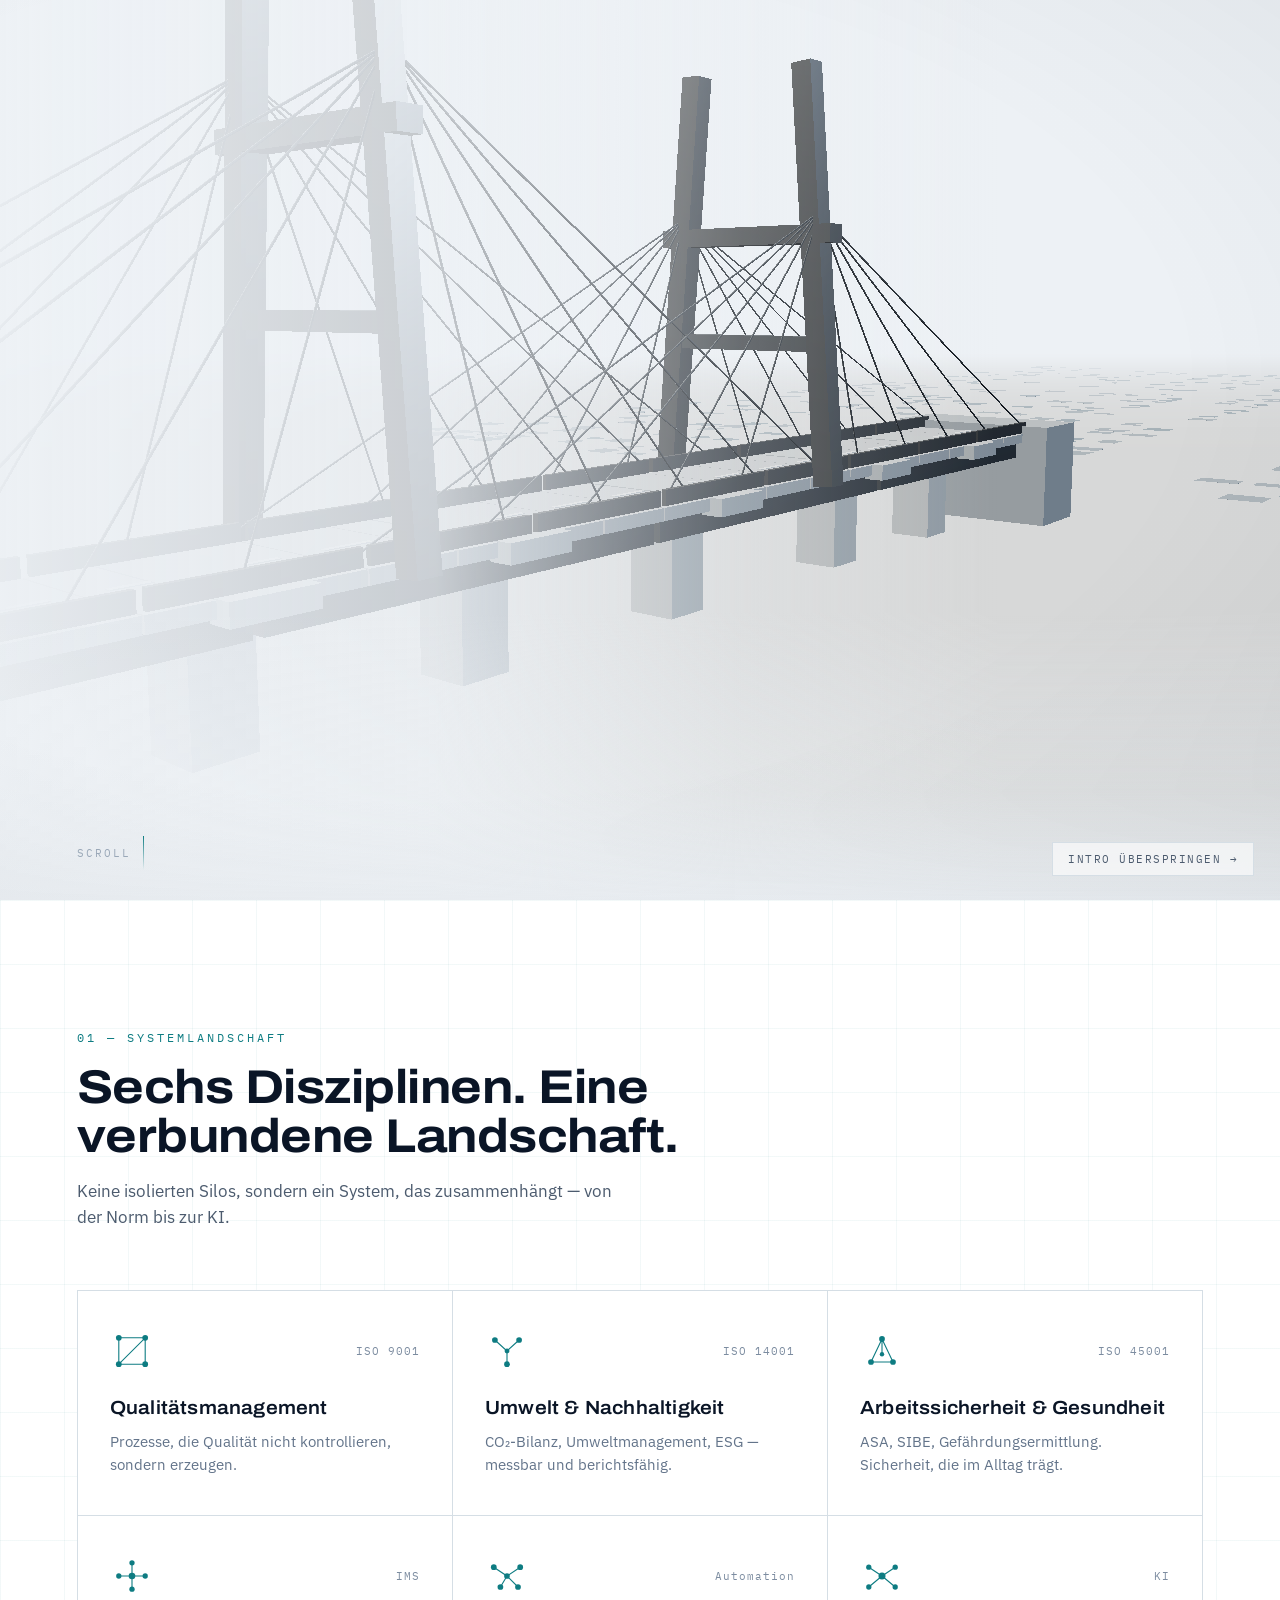
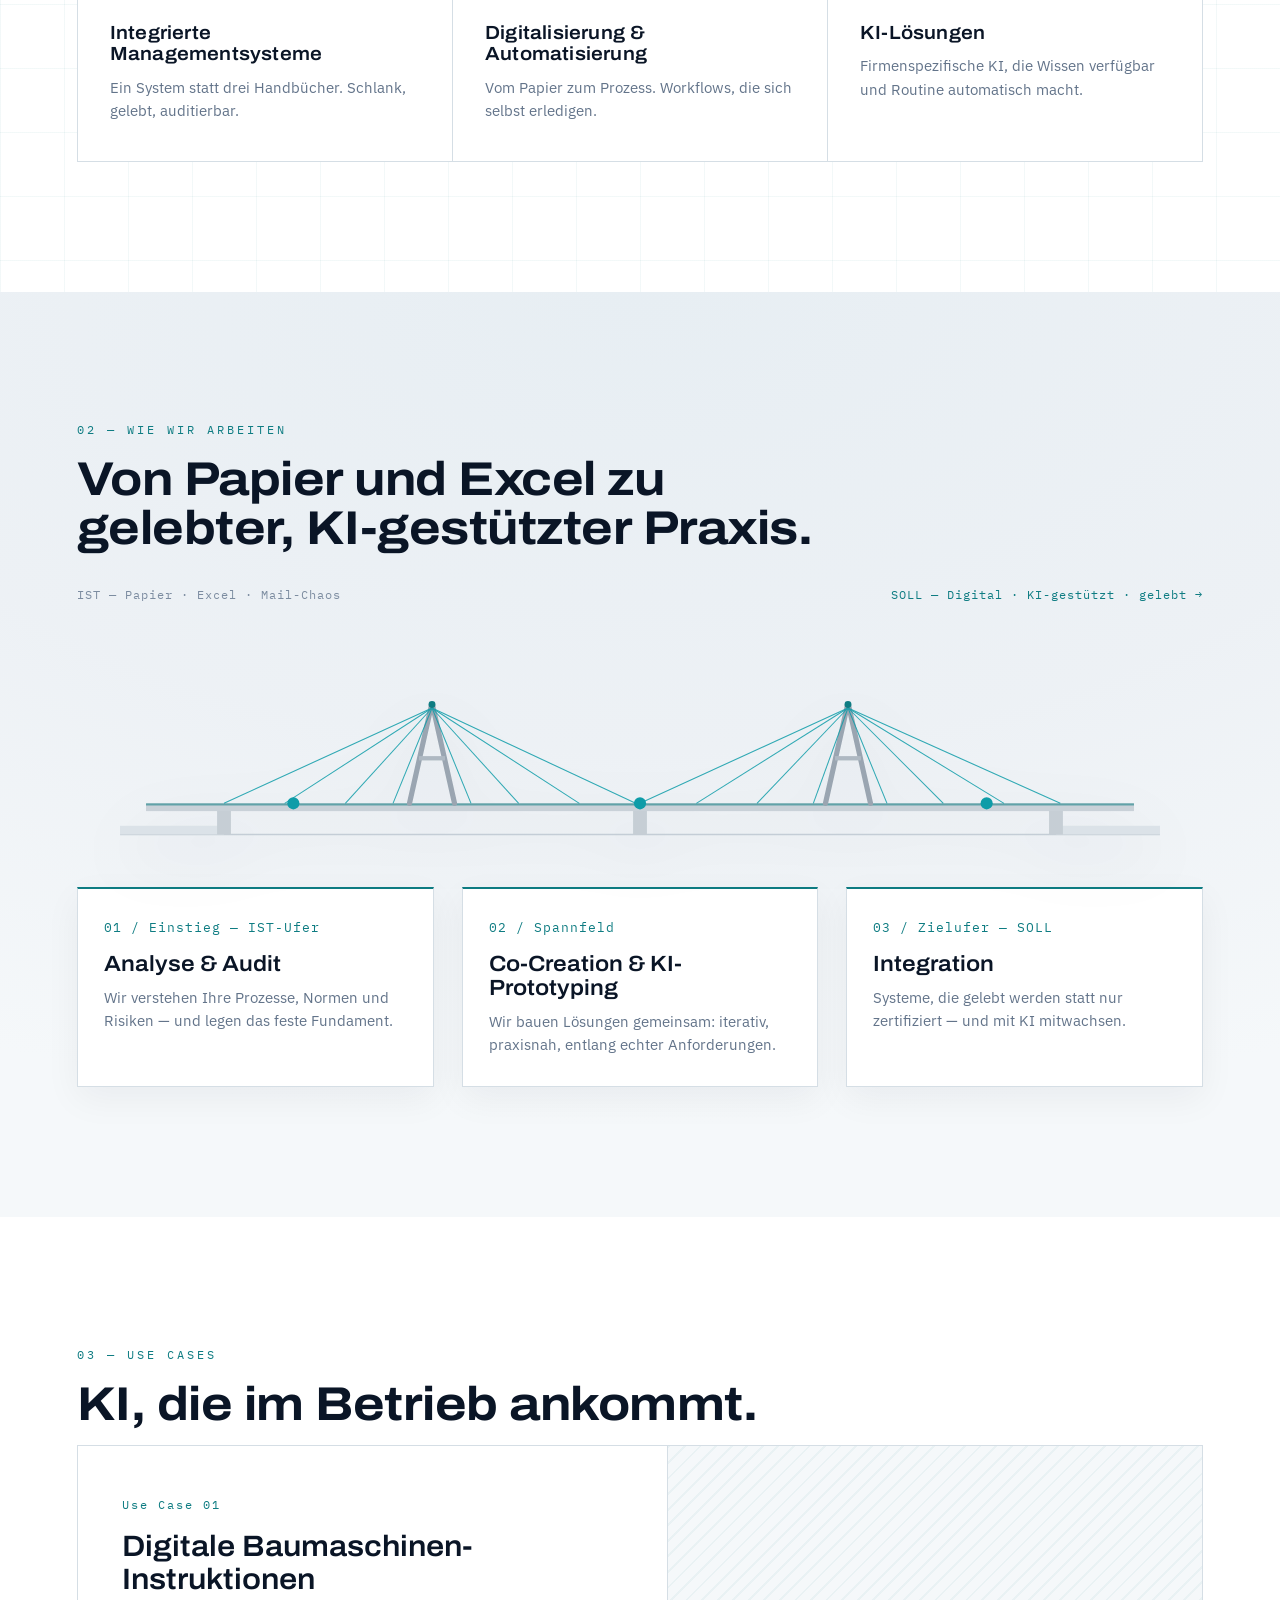
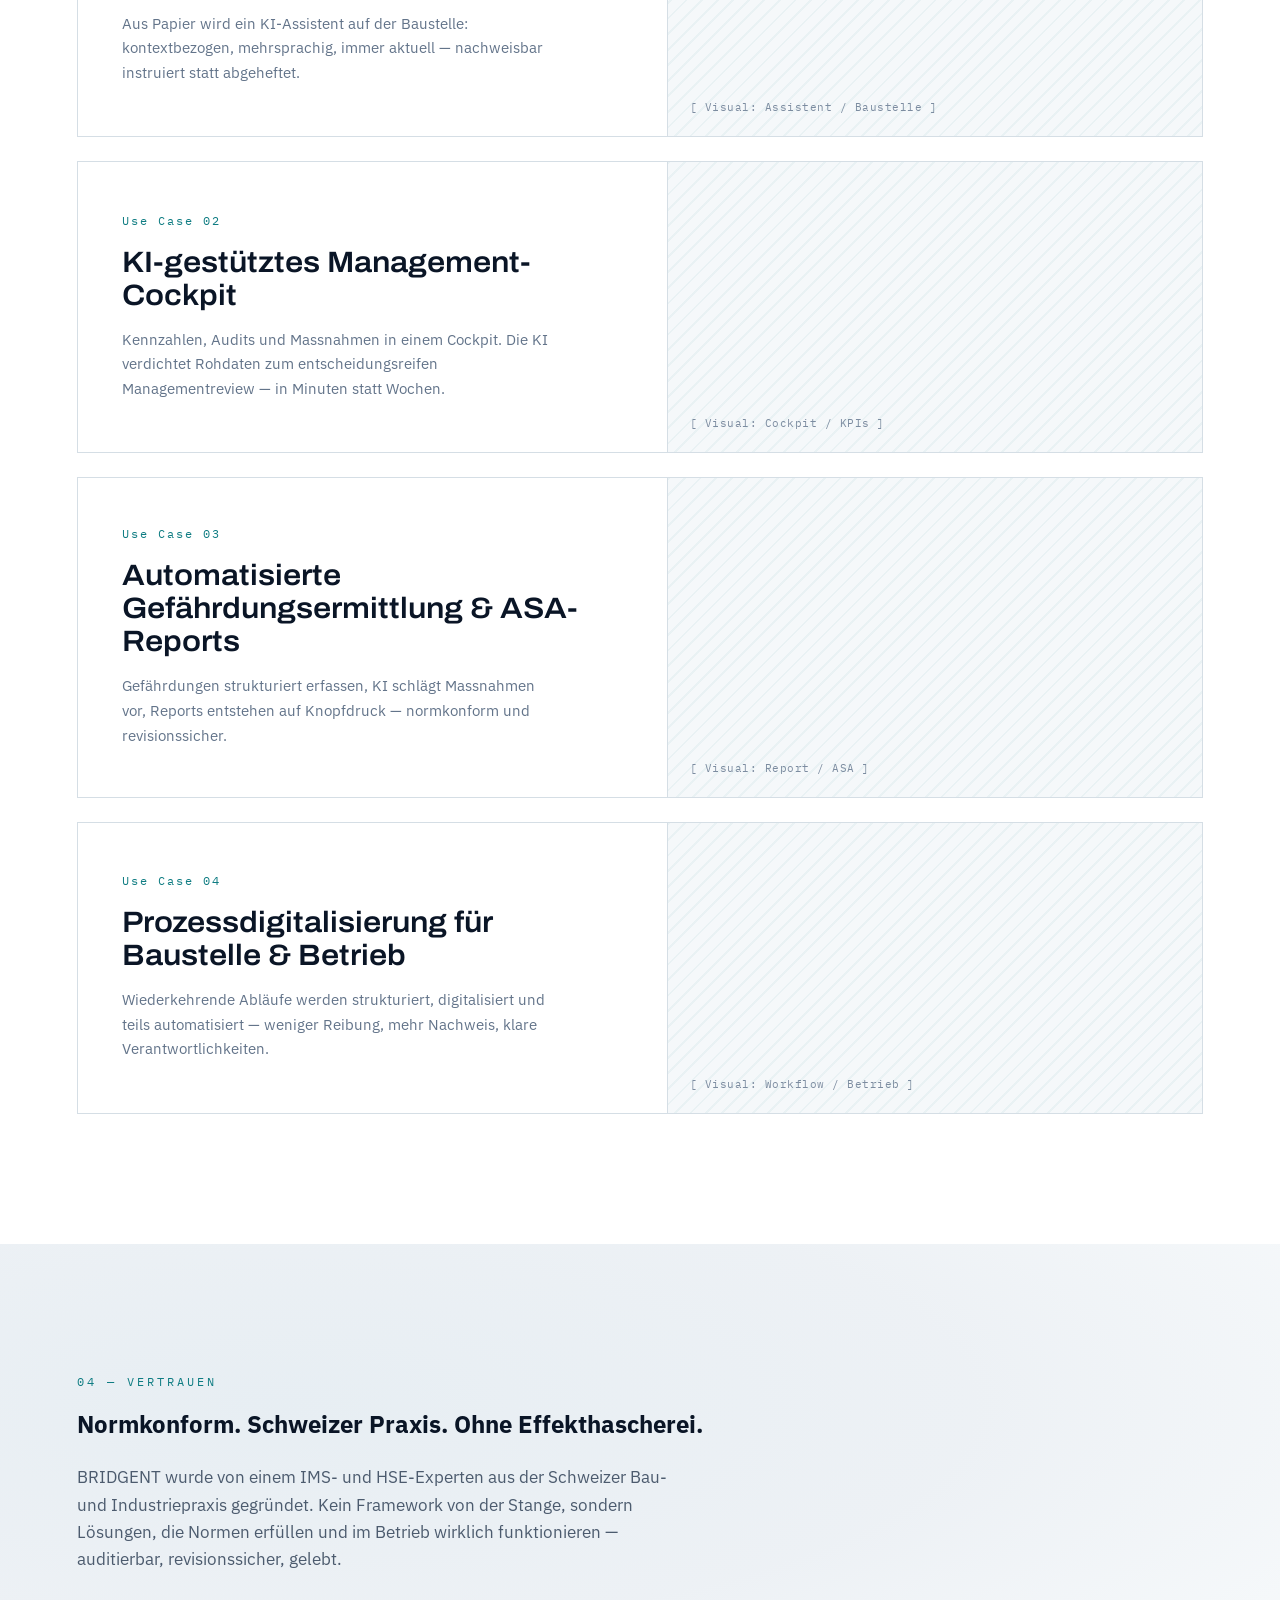
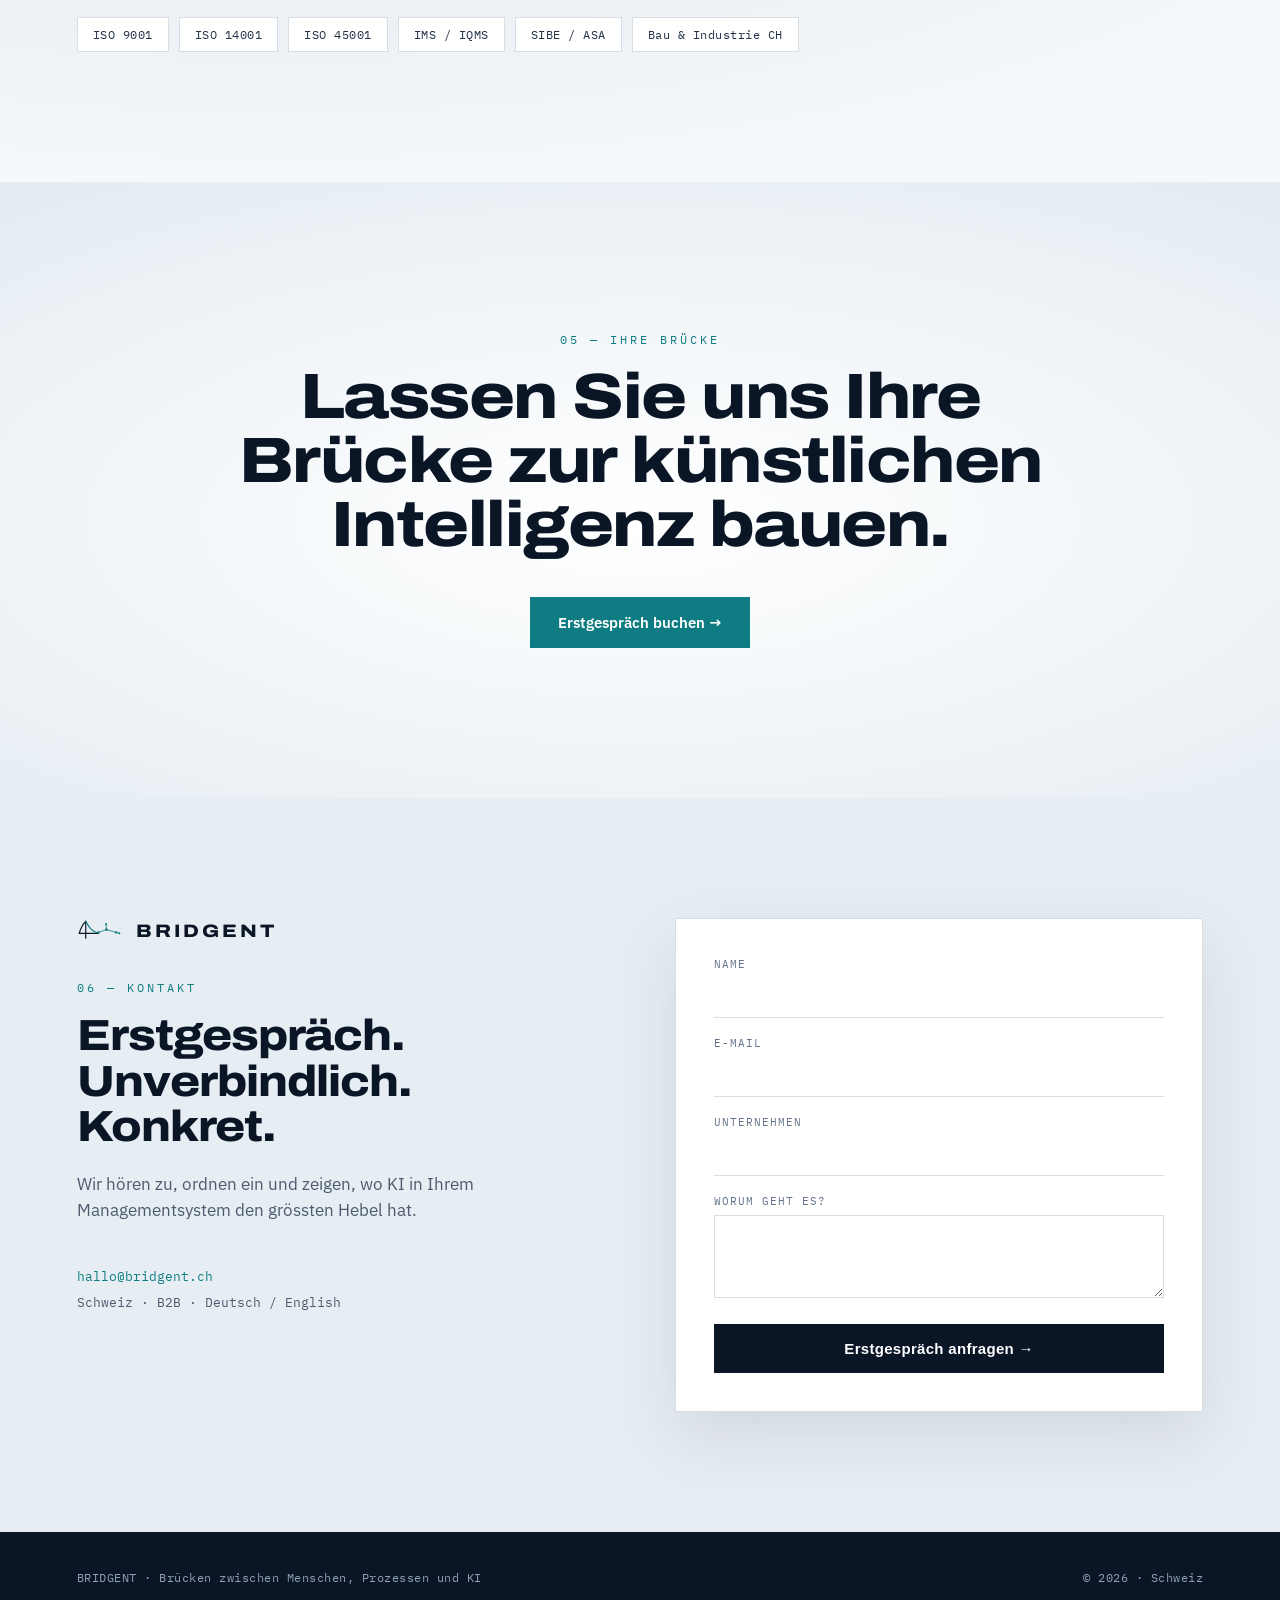
==== index.html @ bab67b33 "Iteration: pacing, living-world sections, 3x2 grid, readability, process bridge Same direction; targ" ====
<!DOCTYPE html>
<html lang="de" class="no-js">
<head>
<meta charset="utf-8">
<meta name="viewport" content="width=device-width, initial-scale=1">
<title>BRIDGENT — Wo Struktur auf Intelligenz trifft</title>
<meta name="description" content="BRIDGENT baut Brücken zwischen Managementsystemen und künstlicher Intelligenz — Beratung für Qualität, Umwelt, Sicherheit und digitale Transformation, mit Lösungen, die schwerpunktmässig mit KI entstehen.">
<meta name="theme-color" content="#03060E">
<link rel="icon" type="image/svg+xml" href="./assets/favicon.svg">
<meta property="og:title" content="BRIDGENT — Wo Struktur auf Intelligenz trifft">
<meta property="og:description" content="Brücken zwischen Managementsystemen und künstlicher Intelligenz. Schweizer Beratung für Qualität, Umwelt, Sicherheit und KI.">
<meta property="og:type" content="website">
<link rel="preconnect" href="https://fonts.googleapis.com">
<link rel="preconnect" href="https://fonts.gstatic.com" crossorigin>
<link href="https://fonts.googleapis.com/css2?family=Archivo:wdth,wght@62..125,500..900&family=IBM+Plex+Mono:wght@400;500&family=IBM+Plex+Sans:wght@300;400;500;600&display=swap" rel="stylesheet">
<link rel="stylesheet" href="./css/style.css">
</head>
<body class="is-loading">

  <!-- ============ PRELOADER ============ -->
  <div id="preloader" role="status" aria-label="Wird geladen">
    <div class="pre-mark">
      <div class="ring"></div>
      <svg viewBox="0 0 100 56" fill="none" aria-hidden="true">
        <g stroke="#5A6B7C" stroke-width="2.6" stroke-linecap="round" stroke-linejoin="round" fill="none"><line x1="19" y1="7" x2="19" y2="44"/><line x1="5" y1="33" x2="46" y2="33"/><path d="M19 7 Q9 17 5 33"/><path d="M19 7 Q33 34 47 31" stroke="#0E9CA8"/></g>
        <g stroke="#0E7C82" stroke-width="1.7" fill="none"><line x1="47" y1="31" x2="64" y2="25"/><line x1="64" y1="25" x2="85" y2="31"/><line x1="64" y1="25" x2="63" y2="13"/><line x1="85" y1="31" x2="92" y2="33"/></g>
        <g fill="#0E7C82"><circle cx="47" cy="31" r="2.6"/><circle cx="64" cy="25" r="2.8"/><circle cx="85" cy="31" r="2.6"/><circle cx="63" cy="13" r="2.3"/><circle cx="92" cy="33" r="2.3"/></g>
      </svg>
    </div>
    <div class="pre-bars" aria-hidden="true"><span></span><span></span><span></span><span></span><span></span></div>
    <div class="pre-label">BRIDGENT · Struktur trifft Intelligenz</div>
    <div class="pre-count">000%</div>
  </div>

  <!-- ============ WEBGL SCENE (fixed, behind) ============ -->
  <div id="webgl" aria-hidden="true"></div>

  <!-- ============ CINEMATIC INTRO TITLES ============ -->
  <div id="intro-titles" aria-hidden="true">
    <div class="intro-word">BRIDGENT</div>
    <div class="intro-sub">Struktur trifft Intelligenz</div>
  </div>
  <button class="skip-intro" type="button">Intro überspringen →</button>

  <!-- ============ NAV ============ -->
  <nav class="nav">
    <a class="nav__brand" href="#top" aria-label="BRIDGENT — Startseite">
      <svg width="42" height="24" viewBox="0 0 100 56" fill="none" aria-hidden="true">
        <g stroke="#5A6B7C" stroke-width="2.6" stroke-linecap="round" stroke-linejoin="round" fill="none"><line x1="19" y1="7" x2="19" y2="44"/><line x1="5" y1="33" x2="46" y2="33"/><path d="M19 7 Q9 17 5 33"/><path d="M19 7 Q33 34 47 31" stroke="#0E9CA8"/></g>
        <g stroke="#0E7C82" stroke-width="1.7" fill="none"><line x1="47" y1="31" x2="64" y2="25"/><line x1="64" y1="25" x2="85" y2="31"/><line x1="64" y1="25" x2="63" y2="13"/><line x1="85" y1="31" x2="92" y2="33"/></g>
        <g fill="#0E7C82"><circle cx="47" cy="31" r="2.6"/><circle cx="64" cy="25" r="2.8"/><circle cx="85" cy="31" r="2.6"/><circle cx="63" cy="13" r="2.3"/><circle cx="92" cy="33" r="2.3"/></g>
      </svg>
      <span class="brand-name">BRIDGENT</span>
    </a>
    <div class="nav__right">
      <div class="nav__links">
        <a href="#system">System</a>
        <a href="#prozess">Prozess</a>
        <a href="#usecases">Use Cases</a>
        <a href="#vertrauen">Vertrauen</a>
      </div>
      <a href="#kontakt" class="nav__cta">Erstgespräch</a>
    </div>
  </nav>

  <main id="top">

  <!-- ============ HERO ============ -->
  <section class="hero" id="hero">
    <div class="hero__scrim"></div>
    <div class="hero__grid">
      <div>
        <div class="hero__tag reveal" data-hero-reveal><span class="tick"></span>Qualität · Umwelt · Sicherheit · KI</div>
        <h1 class="reveal" data-hero-reveal>Wo <span class="hl">Struktur</span> auf <span class="hl">Intelligenz</span> trifft.</h1>
        <p class="hero__lead reveal" data-hero-reveal>BRIDGENT baut Brücken zwischen Managementsystemen und künstlicher Intelligenz — Beratung für Qualität, Umwelt, Sicherheit und digitale Transformation, mit Lösungen, die schwerpunktmässig mit KI entstehen.</p>
        <div class="hero__actions reveal" data-hero-reveal>
          <a href="#kontakt" class="btn btn--accent">Erstgespräch buchen →</a>
          <a href="#usecases" class="btn btn--ghost">Use Cases entdecken</a>
        </div>
      </div>
    </div>
    <div class="scrollhint" aria-hidden="true"><span>Scroll</span><span class="bar"></span></div>
  </section>

  <!-- ============ 01 · SYSTEM ============ -->
  <section class="section system" id="system">
    <div class="wrap">
      <div class="section__head">
        <span class="eyebrow mb" data-reveal>01 — Systemlandschaft</span>
        <h2 data-reveal>Sechs Disziplinen. Eine verbundene Landschaft.</h2>
        <p data-reveal>Keine isolierten Silos, sondern ein System, das zusammenhängt — von der Norm bis zur KI.</p>
      </div>
      <div class="modules" data-reveal-stagger>
        <article class="module">
          <div class="module__top">
            <div class="module__icon"><svg viewBox="0 0 40 40" fill="none"><circle cx="8" cy="8" r="2.6" fill="currentColor"/><circle cx="32" cy="8" r="2.6" fill="currentColor"/><circle cx="8" cy="32" r="2.6" fill="currentColor"/><circle cx="32" cy="32" r="2.6" fill="currentColor"/><path d="M8 8L32 8L8 32L32 32" stroke="currentColor" stroke-width="1"/><path d="M8 8L8 32M32 8L32 32" stroke="currentColor" stroke-width="1"/></svg></div>
            <span class="module__tag">ISO 9001</span>
          </div>
          <h3>Qualitätsmanagement</h3>
          <p>Prozesse, die Qualität nicht kontrollieren, sondern erzeugen.</p>
        </article>
        <article class="module">
          <div class="module__top">
            <div class="module__icon"><svg viewBox="0 0 40 40" fill="none"><circle cx="20" cy="32" r="2.6" fill="currentColor"/><circle cx="20" cy="20" r="2.2" fill="currentColor"/><circle cx="9" cy="10" r="2.6" fill="currentColor"/><circle cx="31" cy="10" r="2.6" fill="currentColor"/><path d="M20 32L20 20L9 10M20 20L31 10" stroke="currentColor" stroke-width="1"/></svg></div>
            <span class="module__tag">ISO 14001</span>
          </div>
          <h3>Umwelt &amp; Nachhaltigkeit</h3>
          <p>CO₂-Bilanz, Umweltmanagement, ESG — messbar und berichtsfähig.</p>
        </article>
        <article class="module">
          <div class="module__top">
            <div class="module__icon"><svg viewBox="0 0 40 40" fill="none"><circle cx="20" cy="9" r="2.6" fill="currentColor"/><circle cx="10" cy="30" r="2.6" fill="currentColor"/><circle cx="30" cy="30" r="2.6" fill="currentColor"/><circle cx="20" cy="23" r="2" fill="currentColor"/><path d="M20 9L10 30L30 30L20 9M20 9L20 23" stroke="currentColor" stroke-width="1"/></svg></div>
            <span class="module__tag">ISO 45001</span>
          </div>
          <h3>Arbeitssicherheit &amp; Gesundheit</h3>
          <p>ASA, SIBE, Gefährdungsermittlung. Sicherheit, die im Alltag trägt.</p>
        </article>
        <article class="module">
          <div class="module__top">
            <div class="module__icon"><svg viewBox="0 0 40 40" fill="none"><circle cx="20" cy="20" r="3" fill="currentColor"/><circle cx="8" cy="20" r="2.4" fill="currentColor"/><circle cx="32" cy="20" r="2.4" fill="currentColor"/><circle cx="20" cy="8" r="2.4" fill="currentColor"/><circle cx="20" cy="32" r="2.4" fill="currentColor"/><path d="M8 20L32 20M20 8L20 32" stroke="currentColor" stroke-width="1"/></svg></div>
            <span class="module__tag">IMS</span>
          </div>
          <h3>Integrierte Managementsysteme</h3>
          <p>Ein System statt drei Handbücher. Schlank, gelebt, auditierbar.</p>
        </article>
        <article class="module">
          <div class="module__top">
            <div class="module__icon"><svg viewBox="0 0 40 40" fill="none"><circle cx="8" cy="12" r="2.6" fill="currentColor"/><circle cx="20" cy="20" r="2.6" fill="currentColor"/><circle cx="32" cy="12" r="2.6" fill="currentColor"/><circle cx="14" cy="30" r="2.6" fill="currentColor"/><circle cx="30" cy="30" r="2.6" fill="currentColor"/><path d="M8 12L20 20L32 12M20 20L14 30M20 20L30 30" stroke="currentColor" stroke-width="1"/></svg></div>
            <span class="module__tag">Automation</span>
          </div>
          <h3>Digitalisierung &amp; Automatisierung</h3>
          <p>Vom Papier zum Prozess. Workflows, die sich selbst erledigen.</p>
        </article>
        <article class="module">
          <div class="module__top">
            <div class="module__icon"><svg viewBox="0 0 40 40" fill="none"><circle cx="20" cy="20" r="3.2" fill="currentColor"/><circle cx="8" cy="12" r="2.4" fill="currentColor"/><circle cx="32" cy="12" r="2.4" fill="currentColor"/><circle cx="8" cy="30" r="2.4" fill="currentColor"/><circle cx="32" cy="30" r="2.4" fill="currentColor"/><path d="M20 20L8 12M20 20L32 12M20 20L8 30M20 20L32 30" stroke="currentColor" stroke-width="1"/></svg></div>
            <span class="module__tag">KI</span>
          </div>
          <h3>KI-Lösungen</h3>
          <p>Firmenspezifische KI, die Wissen verfügbar und Routine automatisch macht.</p>
        </article>
      </div>
    </div>
  </section>

  <!-- ============ 02 · PROZESS ============ -->
  <section class="section prozess" id="prozess">
    <div class="wrap">
      <div class="section__head">
        <span class="eyebrow mb" data-reveal>02 — Wie wir arbeiten</span>
        <h2 data-reveal>Von Papier und Excel zu gelebter, KI-gestützter Praxis.</h2>
      </div>
      <div class="prozess__states" data-reveal>
        <span class="ist">IST — Papier · Excel · Mail-Chaos</span>
        <span class="soll">SOLL — Digital · KI-gestützt · gelebt →</span>
      </div>
      <div class="prozess__track">
        <!-- Real cable-stayed bridge as the section motif: the crossing from
             the IST shore (left) to the SOLL shore (right). -->
        <div class="prozess__bridge" data-reveal aria-hidden="true">
          <svg viewBox="0 0 1200 250" preserveAspectRatio="xMidYMax meet">
            <!-- shores / water line -->
            <line x1="0" y1="206" x2="1200" y2="206" stroke="#c4cdd6" stroke-width="1.5"/>
            <path d="M0 206 H120 V196 H0 Z" fill="#dbe2e8"/>
            <path d="M1080 206 H1200 V196 H1080 Z" fill="#dbe2e8"/>
            <!-- piers -->
            <g fill="#c6ced5">
              <rect x="112" y="176" width="16" height="30"/>
              <rect x="592" y="176" width="16" height="30"/>
              <rect x="1072" y="176" width="16" height="30"/>
            </g>
            <!-- deck -->
            <rect x="30" y="170" width="1140" height="9" fill="#c9d1d8"/>
            <rect x="30" y="170" width="1140" height="2.5" fill="#0e7c82" opacity="0.55"/>
            <!-- two A-frame pylons -->
            <g stroke="#9aa5b1" stroke-width="6" stroke-linecap="round" fill="none">
              <path d="M334 170 L360 54 L386 170"/>
              <path d="M814 170 L840 54 L866 170"/>
            </g>
            <g stroke="#aeb8c2" stroke-width="5">
              <line x1="345" y1="118" x2="375" y2="118"/>
              <line x1="825" y1="118" x2="855" y2="118"/>
            </g>
            <!-- fanned stay cables -->
            <g stroke="#0e9ca8" stroke-width="1.2" opacity="0.85">
              <line x1="360" y1="60" x2="120" y2="170"/><line x1="360" y1="60" x2="190" y2="170"/><line x1="360" y1="60" x2="260" y2="170"/><line x1="360" y1="60" x2="315" y2="170"/>
              <line x1="360" y1="60" x2="405" y2="170"/><line x1="360" y1="60" x2="460" y2="170"/><line x1="360" y1="60" x2="530" y2="170"/><line x1="360" y1="60" x2="595" y2="170"/>
              <line x1="840" y1="60" x2="600" y2="170"/><line x1="840" y1="60" x2="665" y2="170"/><line x1="840" y1="60" x2="735" y2="170"/><line x1="840" y1="60" x2="800" y2="170"/>
              <line x1="840" y1="60" x2="885" y2="170"/><line x1="840" y1="60" x2="950" y2="170"/><line x1="840" y1="60" x2="1020" y2="170"/><line x1="840" y1="60" x2="1085" y2="170"/>
            </g>
            <!-- pylon apex beacons -->
            <circle cx="360" cy="56" r="4" fill="#0e7c82"/><circle cx="840" cy="56" r="4" fill="#0e7c82"/>
            <!-- journey nodes on the deck (aligned with the three steps) -->
            <g>
              <circle class="pnode" cx="200" cy="170" r="7" fill="#0e9ca8"/>
              <circle class="pnode" cx="600" cy="170" r="7" fill="#0e9ca8" style="animation-delay:.5s"/>
              <circle class="pnode" cx="1000" cy="170" r="7" fill="#0e9ca8" style="animation-delay:1s"/>
            </g>
          </svg>
        </div>
        <div class="steps" data-reveal-stagger>
          <article class="step"><div class="step__num">01 / Einstieg — IST-Ufer</div><h3>Analyse &amp; Audit</h3><p>Wir verstehen Ihre Prozesse, Normen und Risiken — und legen das feste Fundament.</p></article>
          <article class="step"><div class="step__num">02 / Spannfeld</div><h3>Co-Creation &amp; KI-Prototyping</h3><p>Wir bauen Lösungen gemeinsam: iterativ, praxisnah, entlang echter Anforderungen.</p></article>
          <article class="step"><div class="step__num">03 / Zielufer — SOLL</div><h3>Integration</h3><p>Systeme, die gelebt werden statt nur zertifiziert — und mit KI mitwachsen.</p></article>
        </div>
      </div>
    </div>
  </section>

  <!-- ============ 03 · USE CASES ============ -->
  <section class="section usecases" id="usecases">
    <div class="wrap">
      <div class="section__head">
        <span class="eyebrow mb" data-reveal>03 — Use Cases</span>
        <h2 data-reveal>KI, die im Betrieb ankommt.</h2>
      </div>
      <div class="cases">
        <article class="case" data-reveal>
          <div class="case__body"><div class="case__num">Use Case 01</div><h3>Digitale Baumaschinen-Instruktionen</h3><p>Aus Papier wird ein KI-Assistent auf der Baustelle: kontextbezogen, mehrsprachig, immer aktuell — nachweisbar instruiert statt abgeheftet.</p></div>
          <div class="case__visual"><span>[ Visual: Assistent / Baustelle ]</span></div>
        </article>
        <article class="case" data-reveal>
          <div class="case__body"><div class="case__num">Use Case 02</div><h3>KI-gestütztes Management-Cockpit</h3><p>Kennzahlen, Audits und Massnahmen in einem Cockpit. Die KI verdichtet Rohdaten zum entscheidungsreifen Managementreview — in Minuten statt Wochen.</p></div>
          <div class="case__visual"><span>[ Visual: Cockpit / KPIs ]</span></div>
        </article>
        <article class="case" data-reveal>
          <div class="case__body"><div class="case__num">Use Case 03</div><h3>Automatisierte Gefährdungsermittlung &amp; ASA-Reports</h3><p>Gefährdungen strukturiert erfassen, KI schlägt Massnahmen vor, Reports entstehen auf Knopfdruck — normkonform und revisionssicher.</p></div>
          <div class="case__visual"><span>[ Visual: Report / ASA ]</span></div>
        </article>
        <article class="case" data-reveal>
          <div class="case__body"><div class="case__num">Use Case 04</div><h3>Prozessdigitalisierung für Baustelle &amp; Betrieb</h3><p>Wiederkehrende Abläufe werden strukturiert, digitalisiert und teils automatisiert — weniger Reibung, mehr Nachweis, klare Verantwortlichkeiten.</p></div>
          <div class="case__visual"><span>[ Visual: Workflow / Betrieb ]</span></div>
        </article>
      </div>
    </div>
  </section>

  <!-- ============ 04 · VERTRAUEN ============ -->
  <section class="section vertrauen" id="vertrauen">
    <div class="wrap">
      <span class="eyebrow mb" data-reveal>04 — Vertrauen</span>
      <h2 data-reveal>Normkonform. Schweizer Praxis. Ohne Effekthascherei.</h2>
      <p data-reveal>BRIDGENT wurde von einem IMS- und HSE-Experten aus der Schweizer Bau- und Industriepraxis gegründet. Kein Framework von der Stange, sondern Lösungen, die Normen erfüllen und im Betrieb wirklich funktionieren — auditierbar, revisionssicher, gelebt.</p>
      <div class="chips" data-reveal-stagger>
        <span class="chip">ISO 9001</span>
        <span class="chip">ISO 14001</span>
        <span class="chip">ISO 45001</span>
        <span class="chip">IMS / IQMS</span>
        <span class="chip">SIBE / ASA</span>
        <span class="chip">Bau &amp; Industrie CH</span>
      </div>
    </div>
  </section>

  <!-- ============ 05 · CTA ============ -->
  <section class="cta" id="cta">
    <div class="cta__inner">
      <span class="eyebrow mb" data-reveal>05 — Ihre Brücke</span>
      <h2 data-reveal>Lassen Sie uns Ihre Brücke zur künstlichen Intelligenz bauen.</h2>
      <div data-reveal><a href="#kontakt" class="btn btn--accent">Erstgespräch buchen →</a></div>
    </div>
  </section>

  <!-- ============ 06 · KONTAKT ============ -->
  <section class="kontakt" id="kontakt">
    <div class="kontakt__grid">
      <div>
        <div class="kontakt__brand">
          <svg width="46" height="26" viewBox="0 0 100 56" fill="none" aria-hidden="true">
            <g stroke="#0A1526" stroke-width="2.6" stroke-linecap="round" stroke-linejoin="round" fill="none"><line x1="19" y1="7" x2="19" y2="44"/><line x1="5" y1="33" x2="46" y2="33"/><path d="M19 7 Q9 17 5 33"/><path d="M19 7 Q33 34 47 31" stroke="#0E7C82"/></g>
            <g stroke="#0E7C82" stroke-width="1.7" fill="none"><line x1="47" y1="31" x2="64" y2="25"/><line x1="64" y1="25" x2="85" y2="31"/><line x1="64" y1="25" x2="63" y2="13"/><line x1="85" y1="31" x2="92" y2="33"/></g>
            <g fill="#0E7C82"><circle cx="47" cy="31" r="2.6"/><circle cx="64" cy="25" r="2.8"/><circle cx="85" cy="31" r="2.6"/><circle cx="63" cy="13" r="2.3"/><circle cx="92" cy="33" r="2.3"/></g>
          </svg>
          <span class="brand-name">BRIDGENT</span>
        </div>
        <span class="eyebrow mb" data-reveal>06 — Kontakt</span>
        <h2 data-reveal>Erstgespräch. Unverbindlich. Konkret.</h2>
        <p class="kontakt__lead" data-reveal>Wir hören zu, ordnen ein und zeigen, wo KI in Ihrem Managementsystem den grössten Hebel hat.</p>
        <div class="kontakt__meta" data-reveal>
          <div><a href="mailto:hallo@bridgent.ch">hallo@bridgent.ch</a></div>
          <div>Schweiz · B2B · Deutsch / English</div>
        </div>
      </div>
      <div class="kontakt__card" data-reveal>
        <div class="form-sent" id="formSent" style="display:none">
          <div class="form-sent__check">✓</div>
          <h3>Danke — Brücke im Bau.</h3>
          <p>Wir melden uns innert zwei Arbeitstagen bei Ihnen.</p>
        </div>
        <form class="form" id="contactForm" novalidate>
          <div class="field"><label for="f-name">Name</label><input id="f-name" name="name" required></div>
          <div class="field"><label for="f-mail">E-Mail</label><input id="f-mail" name="email" type="email" required></div>
          <div class="field"><label for="f-comp">Unternehmen</label><input id="f-comp" name="company"></div>
          <div class="field"><label for="f-msg">Worum geht es?</label><textarea id="f-msg" name="message" rows="3"></textarea></div>
          <button type="submit" class="form__submit">Erstgespräch anfragen →</button>
        </form>
      </div>
    </div>
  </section>

  </main>

  <footer class="footer">
    <div class="footer__inner">
      <span>BRIDGENT · Brücken zwischen Menschen, Prozessen und KI</span>
      <span>© 2026 · Schweiz</span>
    </div>
  </footer>

  <!-- vendored libraries (UMD globals) -->
  <script src="./js/vendor/gsap.min.js"></script>
  <script src="./js/vendor/ScrollTrigger.min.js"></script>
  <script src="./js/vendor/lenis.min.js"></script>
  <script>window.gsap && window.ScrollTrigger && window.gsap.registerPlugin(window.ScrollTrigger);</script>
  <!-- app (ES module; imports Three.js) -->
  <script type="module" src="./js/main.js"></script>
  <!-- watchdog: if the module or Three.js fails to load, still reveal the site -->
  <script>
    window.__bridgentBooted = false;
    setTimeout(function () {
      if (window.__bridgentBooted) return;
      document.body.classList.add('no-webgl');
      document.documentElement.classList.remove('no-js');
      var pre = document.getElementById('preloader');
      if (pre) { pre.classList.add('hidden'); }
      document.body.classList.remove('is-loading');
      var t = document.getElementById('intro-titles'); if (t) t.style.display = 'none';
      var s = document.querySelector('.skip-intro'); if (s) s.classList.add('gone');
      document.querySelectorAll('.nav').forEach(function (n) { n.style.transform = 'none'; });
      document.querySelectorAll('.reveal').forEach(function (r) { r.style.opacity = 1; r.style.transform = 'none'; });
    }, 6000);
  </script>
</body>
</html>
---- css/style.css ----
/* ============================================================
   BRIDGENT — Cinematic Brand Experience
   Art direction: light architectural daylight — off-white,
   concrete, brushed steel, with a controlled teal-cyan accent.
   ============================================================ */

:root{
  --bg:#EDF1F5;          /* page */
  --bg-soft:#F5F8FA;     /* alt section */
  --panel:#FFFFFF;
  --panel-2:#F0F4F7;
  --ink:#0A1526;         /* primary text */
  --ink-2:#233247;
  --muted:#4C5B6E;
  --muted-2:#63748A;
  --muted-3:#7C8CA0;
  --faint:#9AA8B8;
  --line:#D5DEE5;
  --line-soft:#E4EAEF;
  --concrete:#C7D0D8;

  --accent:#0E9CA8;        /* readable teal-cyan on light */
  --accent-deep:#0E7C82;
  --accent-bright:#16C6D6;

  --mono:'IBM Plex Mono',ui-monospace,monospace;
  --sans:'IBM Plex Sans',system-ui,-apple-system,sans-serif;
  --disp:'Archivo','IBM Plex Sans',system-ui,sans-serif;

  --pad-x:6vw;
  --maxw:1280px;
}

*{box-sizing:border-box;}
html{scroll-behavior:smooth;background:var(--bg);-webkit-text-size-adjust:100%;}
html.lenis{scroll-behavior:auto;}
html.lenis body{height:auto;}
.lenis.lenis-smooth{scroll-behavior:auto !important;}
.lenis.lenis-stopped{overflow:hidden;}

body{
  margin:0;
  background:var(--bg);
  color:var(--ink);
  font-family:var(--sans);
  font-weight:400;
  -webkit-font-smoothing:antialiased;
  overflow-x:hidden;
}
body.is-loading{overflow:hidden;height:100vh;}

a{color:var(--accent-deep);text-decoration:none;transition:color .2s ease;}
a:hover{color:var(--accent);}
img,svg{display:block;}
::selection{background:rgba(14,124,130,0.18);color:var(--ink);}

.eyebrow{font-family:var(--mono);font-size:12px;letter-spacing:3px;color:var(--accent-deep);text-transform:uppercase;}
.wrap{max-width:var(--maxw);margin:0 auto;}

/* ---------- Keyframes ---------- */
@keyframes floaty{0%,100%{transform:translateY(0)}50%{transform:translateY(7px)}}
@keyframes dashFlow{to{stroke-dashoffset:-400}}
@keyframes predot{0%,100%{opacity:.2;transform:scaleY(.5)}50%{opacity:1;transform:scaleY(1)}}
@keyframes spinline{to{transform:rotate(360deg)}}
@keyframes introWord{0%{opacity:0;letter-spacing:26px;filter:blur(8px)}100%{opacity:1;letter-spacing:7px;filter:blur(0)}}

/* ============================================================
   PRELOADER (light)
   ============================================================ */
#preloader{
  position:fixed;inset:0;z-index:1000;
  background:radial-gradient(125% 100% at 50% 42%,#FFFFFF 0%,#EDF1F5 55%,#DFE7EC 100%);
  display:flex;flex-direction:column;align-items:center;justify-content:center;gap:34px;
  transition:opacity 1s ease,visibility 1s ease;
}
#preloader.hidden{opacity:0;visibility:hidden;pointer-events:none;}
.pre-mark{position:relative;width:74px;height:74px;}
.pre-mark svg{width:100%;height:100%;overflow:visible;}
.pre-mark .ring{position:absolute;inset:-14px;border:1px solid rgba(14,124,130,0.16);border-top-color:var(--accent);border-radius:50%;animation:spinline 1.5s linear infinite;}
.pre-bars{display:flex;align-items:flex-end;gap:5px;height:22px;}
.pre-bars span{width:3px;height:100%;background:var(--accent);transform-origin:bottom;animation:predot 1.1s ease-in-out infinite;}
.pre-bars span:nth-child(2){animation-delay:.13s}
.pre-bars span:nth-child(3){animation-delay:.26s}
.pre-bars span:nth-child(4){animation-delay:.39s}
.pre-bars span:nth-child(5){animation-delay:.52s}
.pre-label{font-family:var(--mono);font-size:11px;letter-spacing:4px;text-transform:uppercase;color:var(--muted-2);}
.pre-count{font-family:var(--mono);font-size:11px;letter-spacing:2px;color:var(--accent-deep);}

/* ============================================================
   INTRO OVERLAY (titles over the flythrough) — dark text on light
   ============================================================ */
#intro-titles{position:fixed;inset:0;z-index:60;pointer-events:none;opacity:0;transition:opacity .6s ease;}
#intro-titles.on{opacity:1;}
#intro-titles.gone{opacity:0;visibility:hidden;}
.intro-word{
  position:absolute;left:0;right:0;bottom:13vh;text-align:center;
  font-family:var(--disp);font-stretch:120%;font-weight:800;
  font-size:clamp(30px,5vw,64px);letter-spacing:7px;color:var(--ink);
  animation:introWord 1.6s cubic-bezier(.2,.7,.15,1) both;
}
.intro-sub{
  position:absolute;left:0;right:0;bottom:9.2vh;text-align:center;
  font-family:var(--mono);font-size:11px;letter-spacing:4px;color:var(--accent-deep);
  text-transform:uppercase;opacity:0;animation:introWord 1.2s ease .5s both;
}
.skip-intro{
  position:fixed;right:26px;bottom:24px;z-index:61;pointer-events:auto;
  background:rgba(255,255,255,0.6);border:1px solid var(--line);color:var(--muted);
  font-family:var(--mono);font-size:11px;letter-spacing:1.5px;text-transform:uppercase;
  padding:9px 15px;cursor:pointer;backdrop-filter:blur(6px);transition:all .2s ease;
}
.skip-intro:hover{border-color:var(--accent);color:var(--accent-deep);}
.skip-intro.gone{opacity:0;visibility:hidden;pointer-events:none;}

/* ============================================================
   WEBGL CANVAS (fixed behind)
   ============================================================ */
#webgl{position:fixed;inset:0;z-index:0;pointer-events:none;opacity:0;transition:opacity 1.2s ease;}
#webgl.ready{opacity:1;}
#webgl canvas{display:block;width:100%;height:100%;}
body.no-webgl #hero{background:radial-gradient(135% 105% at 72% 16%,#FFFFFF 0%,#E7EEF3 42%,#D8E2E9 100%);}

/* ============================================================
   NAV (light)
   ============================================================ */
.nav{
  position:fixed;top:0;left:0;right:0;z-index:50;
  display:flex;align-items:center;justify-content:space-between;padding:16px var(--pad-x);
  backdrop-filter:blur(16px);
  background:linear-gradient(180deg,rgba(237,241,245,0.9),rgba(237,241,245,0.35));
  border-bottom:1px solid var(--line-soft);transform:translateY(-100%);
}
.nav__brand{display:flex;align-items:center;gap:13px;color:var(--ink);}
.nav__brand .brand-name{font-family:var(--disp);font-stretch:118%;font-weight:800;letter-spacing:3px;font-size:19px;}
.nav__right{display:flex;align-items:center;gap:30px;}
.nav__links{display:flex;gap:26px;font-size:13.5px;letter-spacing:.3px;}
.nav__links a{color:var(--muted);}
.nav__links a:hover{color:var(--ink);}
.nav__cta{
  font-family:var(--mono);font-size:12px;letter-spacing:1px;text-transform:uppercase;
  color:#fff;background:var(--accent-deep);padding:11px 18px;font-weight:500;transition:background .2s ease;
}
.nav__cta:hover{background:var(--accent);color:#fff;}

/* ============================================================
   BUTTONS
   ============================================================ */
.btn{display:inline-flex;align-items:center;gap:10px;font-weight:600;cursor:pointer;}
.btn--accent{background:var(--accent-deep);color:#fff;font-size:15px;padding:16px 28px;transition:background .2s ease,transform .2s ease,box-shadow .2s ease;}
.btn--accent:hover{background:var(--accent);color:#fff;transform:translateY(-2px);box-shadow:0 16px 34px rgba(14,124,130,0.28);}
.btn--ghost{color:var(--ink);font-weight:500;font-size:15px;padding:16px 28px;border:1px solid var(--line);transition:border-color .2s ease,background .2s ease;}
.btn--ghost:hover{border-color:var(--accent);background:rgba(14,156,168,0.06);color:var(--ink);}

/* ============================================================
   HERO (light)
   ============================================================ */
.hero{position:relative;min-height:100vh;min-height:100svh;display:flex;align-items:center;overflow:hidden;z-index:2;}
.hero__scrim{position:absolute;inset:0;z-index:1;pointer-events:none;}
/* readable text side + a cinematic vignette for filmic depth */
.hero__scrim::before{content:"";position:absolute;inset:0;background:
  linear-gradient(90deg,rgba(237,241,245,0.97) 0%,rgba(237,241,245,0.82) 34%,rgba(237,241,245,0.28) 58%,transparent 78%);}
.hero__scrim::after{content:"";position:absolute;inset:0;background:
  radial-gradient(130% 100% at 32% 42%,transparent 46%,rgba(6,16,26,0.10) 100%),
  linear-gradient(0deg,var(--bg) 0%,rgba(237,241,245,0.4) 12%,transparent 32%);}
.hero__grid{position:relative;z-index:3;max-width:var(--maxw);width:100%;margin:0 auto;padding:0 var(--pad-x);display:block;}
.hero__grid > div{max-width:760px;}
.hero__tag{display:inline-flex;align-items:center;gap:12px;font-family:var(--mono);font-size:12px;letter-spacing:3px;color:var(--accent-deep);text-transform:uppercase;margin-bottom:32px;}
.hero__tag .tick{width:26px;height:1px;background:var(--accent-deep);display:inline-block;}
.hero h1{font-family:var(--disp);font-stretch:118%;font-weight:800;font-size:clamp(40px,6vw,86px);line-height:0.98;letter-spacing:-1.5px;margin:0 0 26px;text-wrap:balance;color:var(--ink);text-shadow:0 1px 2px rgba(255,255,255,0.55);}
.hero h1 .hl{color:var(--accent-deep);}
.hero__lead{font-size:clamp(16px,1.55vw,20px);line-height:1.62;color:var(--ink-2);max-width:520px;margin:0 0 40px;font-weight:400;text-shadow:0 1px 2px rgba(255,255,255,0.6);}
.hero__actions{display:flex;gap:16px;flex-wrap:wrap;}
.hero__mark{display:flex;justify-content:center;align-items:center;}
.hero__mark > div{width:100%;max-width:420px;filter:drop-shadow(0 18px 30px rgba(10,21,38,0.12));}
.scrollhint{position:absolute;left:var(--pad-x);bottom:30px;z-index:3;display:flex;align-items:center;gap:12px;}
.scrollhint span:first-child{font-family:var(--mono);font-size:11px;letter-spacing:2px;color:var(--faint);text-transform:uppercase;}
.scrollhint .bar{display:inline-block;width:1px;height:34px;background:linear-gradient(var(--accent-deep),transparent);animation:floaty 2.4s ease-in-out infinite;}

.reveal{opacity:0;transform:translateY(30px);}
.no-js .reveal,body.no-webgl .reveal{opacity:1;transform:none;}

/* ============================================================
   SECTIONS — shared
   ============================================================ */
section{position:relative;}
.section{padding:130px var(--pad-x);z-index:2;}
.section__head h2{font-family:var(--disp);font-stretch:112%;font-weight:700;font-size:clamp(30px,3.7vw,54px);line-height:1.04;letter-spacing:-.5px;margin:0 0 16px;max-width:760px;color:var(--ink);}
.section__head p{font-size:16.5px;line-height:1.6;color:var(--muted);max-width:560px;margin:0 0 60px;font-weight:400;}
.eyebrow.mb{margin-bottom:18px;display:block;}

/* --- System (module grid) --- */
.system{
  background:var(--panel);
  background-image:linear-gradient(rgba(14,124,130,0.05) 1px,transparent 1px),linear-gradient(90deg,rgba(14,124,130,0.05) 1px,transparent 1px);
  background-size:64px 64px;
}
/* clean 3 × 2 grid */
.modules{display:grid;grid-template-columns:repeat(3,1fr);gap:1px;background:var(--line);border:1px solid var(--line);}
@media (max-width:900px){.modules{grid-template-columns:repeat(2,1fr);}}
@media (max-width:600px){.modules{grid-template-columns:1fr;}}
.module{background:var(--panel);padding:38px 32px;position:relative;transition:background .25s ease,box-shadow .25s ease;}
.module:hover{background:var(--panel-2);box-shadow:inset 0 2px 0 var(--accent);}
.module__top{display:flex;align-items:center;justify-content:space-between;margin-bottom:24px;}
.module__icon{width:44px;height:44px;color:var(--accent-deep);}
.module__icon svg{width:100%;height:100%;}
.module__tag{font-family:var(--mono);font-size:11px;color:var(--muted-3);letter-spacing:1px;}
.module h3{font-family:var(--disp);font-stretch:108%;font-weight:600;font-size:19px;margin:0 0 11px;letter-spacing:.2px;line-height:1.15;color:var(--ink);}
.module p{font-size:14.5px;line-height:1.6;color:var(--muted-2);margin:0;font-weight:400;}

/* --- Prozess --- */
.prozess{background:radial-gradient(120% 90% at 50% 0%,#E7EEF3 0%,#EDF1F5 55%,var(--bg-soft) 100%);}
.prozess__states{display:flex;justify-content:space-between;flex-wrap:wrap;gap:12px;margin:34px 0 54px;font-family:var(--mono);font-size:12px;letter-spacing:1px;}
.prozess__states .ist{color:var(--muted-3);}
.prozess__states .soll{color:var(--accent-deep);}
.prozess__track{position:relative;}
.prozess__bridge{max-width:1040px;margin:0 auto 6px;filter:drop-shadow(0 22px 30px rgba(10,21,38,0.08));}
.prozess__bridge svg{width:100%;height:auto;display:block;overflow:visible;}
.pnode{transform-box:fill-box;transform-origin:center;animation:pnodePulse 2.6s ease-in-out infinite;}
@keyframes pnodePulse{0%,100%{opacity:.55;r:6}50%{opacity:1;r:8}}
.steps{display:grid;grid-template-columns:repeat(3,1fr);gap:28px;padding-top:8px;}
.step{border:1px solid var(--line);border-top:2px solid var(--accent-deep);background:var(--panel);padding:30px 26px;box-shadow:0 12px 34px rgba(10,21,38,0.05);}
.step__num{font-family:var(--mono);font-size:13px;color:var(--accent-deep);letter-spacing:1px;margin-bottom:16px;}
.step h3{font-family:var(--disp);font-stretch:108%;font-weight:600;font-size:22px;margin:0 0 10px;color:var(--ink);}
.step p{font-size:14.5px;line-height:1.6;color:var(--muted-2);margin:0;font-weight:400;}

/* --- Use cases --- */
.usecases{background:var(--panel);}
.cases{display:flex;flex-direction:column;gap:24px;}
.case{display:grid;grid-template-columns:1.1fr 1fr;gap:0;border:1px solid var(--line);background:var(--panel);overflow:hidden;transition:border-color .25s ease,box-shadow .25s ease;}
.case:hover{border-color:rgba(14,156,168,0.5);box-shadow:0 18px 40px rgba(10,21,38,0.07);}
.case__body{padding:48px 44px;display:flex;flex-direction:column;justify-content:center;}
.case__num{font-family:var(--mono);font-size:12px;color:var(--accent-deep);letter-spacing:2px;margin-bottom:18px;}
.case h3{font-family:var(--disp);font-stretch:108%;font-weight:600;font-size:clamp(22px,2.3vw,30px);line-height:1.12;margin:0 0 16px;color:var(--ink);}
.case p{font-size:15px;line-height:1.65;color:var(--muted-2);margin:0;font-weight:400;max-width:440px;}
.case__visual{
  position:relative;min-height:290px;background:var(--bg-soft);
  background-image:repeating-linear-gradient(135deg,rgba(14,124,130,0.05) 0 2px,transparent 2px 11px);
  border-left:1px solid var(--line);display:flex;align-items:flex-end;padding:22px;
}
.case__visual span{font-family:var(--mono);font-size:11px;color:var(--muted-3);letter-spacing:.5px;}

/* --- Vertrauen --- */
.vertrauen{background:radial-gradient(90% 70% at 22% 30%,#E7EEF3 0%,#EDF1F5 60%,var(--bg-soft) 100%);}
.vertrauen h2{margin-bottom:24px;color:var(--ink);}
.vertrauen p{font-size:16.5px;line-height:1.65;color:var(--muted);max-width:620px;margin:0 0 44px;font-weight:400;}
.chips{display:flex;flex-wrap:wrap;gap:10px;}
.chip{font-family:var(--mono);font-size:12px;color:var(--ink-2);background:var(--panel);border:1px solid var(--line);padding:9px 15px;letter-spacing:.5px;}

/* --- CTA --- */
.cta{padding:150px var(--pad-x);overflow:hidden;text-align:center;background:radial-gradient(120% 100% at 50% 55%,#FFFFFF 0%,#E7EEF3 60%,#DBE5EB 100%);}
.cta__inner{position:relative;z-index:2;max-width:900px;margin:0 auto;}
.cta h2{font-family:var(--disp);font-stretch:116%;font-weight:800;font-size:clamp(34px,5vw,74px);line-height:1.0;letter-spacing:-1.5px;margin:0 0 40px;text-wrap:balance;color:var(--ink);}

/* --- Kontakt --- */
.kontakt{padding:120px var(--pad-x);background:#E7EEF3;color:var(--ink);z-index:2;}
.kontakt__grid{max-width:var(--maxw);margin:0 auto;display:grid;grid-template-columns:1fr 1fr;gap:70px;align-items:start;}
.kontakt__brand{display:flex;align-items:center;gap:13px;margin-bottom:36px;}
.kontakt__brand .brand-name{font-family:var(--disp);font-stretch:118%;font-weight:800;letter-spacing:3px;font-size:18px;color:var(--ink);}
.kontakt .eyebrow{color:var(--accent-deep);}
.kontakt h2{font-family:var(--disp);font-stretch:112%;font-weight:800;font-size:clamp(28px,3.4vw,48px);line-height:1.04;letter-spacing:-1px;margin:0 0 22px;color:var(--ink);}
.kontakt__lead{font-size:16.5px;line-height:1.6;color:var(--muted);max-width:400px;font-weight:400;}
.kontakt__meta{margin-top:40px;font-family:var(--mono);font-size:13px;color:var(--muted);line-height:2;}
.kontakt__meta a{color:var(--accent-deep);}
.kontakt__card{background:#fff;border:1px solid var(--line);padding:38px;box-shadow:0 24px 60px rgba(10,21,38,0.1);}
.form{display:flex;flex-direction:column;gap:18px;}
.field{display:flex;flex-direction:column;gap:7px;}
.field label{font-family:var(--mono);font-size:11px;letter-spacing:1px;text-transform:uppercase;color:var(--muted-2);}
.field input,.field textarea{border:none;border-bottom:1.5px solid var(--line);background:transparent;padding:10px 2px;font-size:15px;color:var(--ink);outline:none;transition:border-color .2s ease;font-family:inherit;}
.field textarea{border:1px solid var(--line);padding:12px;resize:vertical;}
.field input:focus,.field textarea:focus{border-color:var(--accent-deep);}
.form__submit{margin-top:8px;background:var(--ink);color:#fff;border:none;padding:16px;font-size:15px;font-weight:600;cursor:pointer;letter-spacing:.3px;transition:background .2s ease;}
.form__submit:hover{background:var(--accent-deep);}
.form-sent{min-height:360px;display:flex;flex-direction:column;justify-content:center;align-items:flex-start;gap:14px;}
.form-sent__check{width:46px;height:46px;border-radius:50%;background:var(--accent-deep);color:#fff;display:flex;align-items:center;justify-content:center;font-size:22px;}
.form-sent h3{font-family:var(--disp);font-weight:700;font-size:24px;margin:0;color:var(--ink);}
.form-sent p{color:var(--muted);font-size:15px;margin:0;font-weight:400;}

/* --- Footer (deep ink for grounding) --- */
.footer{background:var(--ink);padding:38px var(--pad-x);position:relative;z-index:2;}
.footer__inner{max-width:var(--maxw);margin:0 auto;display:flex;justify-content:space-between;flex-wrap:wrap;gap:16px;font-family:var(--mono);font-size:12px;color:#8FA0B4;letter-spacing:.5px;}

/* ============================================================
   LIVING WORLD BEHIND CONTENT (desktop only)
   The 3D bridge + network stay present behind frosted content
   sections. Cards stay opaque so copy is always crisp.
   ============================================================ */
@media (min-width:961px){
  body.has-scene .system,
  body.has-scene .prozess,
  body.has-scene .usecases,
  body.has-scene .vertrauen{
    background:rgba(240,244,247,0.74);
    -webkit-backdrop-filter:blur(8px) saturate(1.05);
    backdrop-filter:blur(8px) saturate(1.05);
  }
  /* keep the concrete grid on the system section over the frosted base */
  body.has-scene .system{
    background-color:rgba(240,244,247,0.74);
    background-image:linear-gradient(rgba(14,124,130,0.05) 1px,transparent 1px),linear-gradient(90deg,rgba(14,124,130,0.05) 1px,transparent 1px);
    background-size:64px 64px;
  }
  body.has-scene .cta{background:rgba(240,244,247,0.6);-webkit-backdrop-filter:blur(7px);backdrop-filter:blur(7px);}
  body.has-scene .kontakt{background:rgba(231,238,243,0.9);-webkit-backdrop-filter:blur(9px);backdrop-filter:blur(9px);}
  body.has-scene .footer{background:rgba(10,21,38,0.93);-webkit-backdrop-filter:blur(9px);backdrop-filter:blur(9px);}
  /* keep the fixed scene visible the whole way down */
  body.has-scene #webgl{opacity:1 !important;}
}

/* ============================================================
   RESPONSIVE
   ============================================================ */
@media (max-height:880px),(max-width:900px){.scrollhint{display:none !important;}}
@media (max-width:960px){
  .nav__links{display:none;}
  .hero__grid{grid-template-columns:1fr;}
  .hero__mark{display:none;}
  .kontakt__grid{grid-template-columns:1fr;gap:40px;}
  .case{grid-template-columns:1fr;}
  .case__visual{min-height:150px;border-left:none;border-top:1px solid var(--line);}
  .section{padding:96px var(--pad-x);}
  .steps{grid-template-columns:1fr;gap:16px;padding-top:0;}
  .prozess__svg{display:none;}
}
@media (max-width:560px){
  :root{--pad-x:22px;}
  .nav__cta{padding:9px 13px;}
  .hero h1{font-size:clamp(34px,10vw,52px);}
}

/* ============================================================
   REDUCED MOTION
   ============================================================ */
@media (prefers-reduced-motion: reduce){
  html{scroll-behavior:auto;}
  *,*::before,*::after{animation-duration:.001ms !important;animation-iteration-count:1 !important;transition-duration:.001ms !important;}
  .reveal{opacity:1 !important;transform:none !important;}
  .scrollhint,.pre-bars span,.intro-word,.intro-sub{animation:none !important;}
}
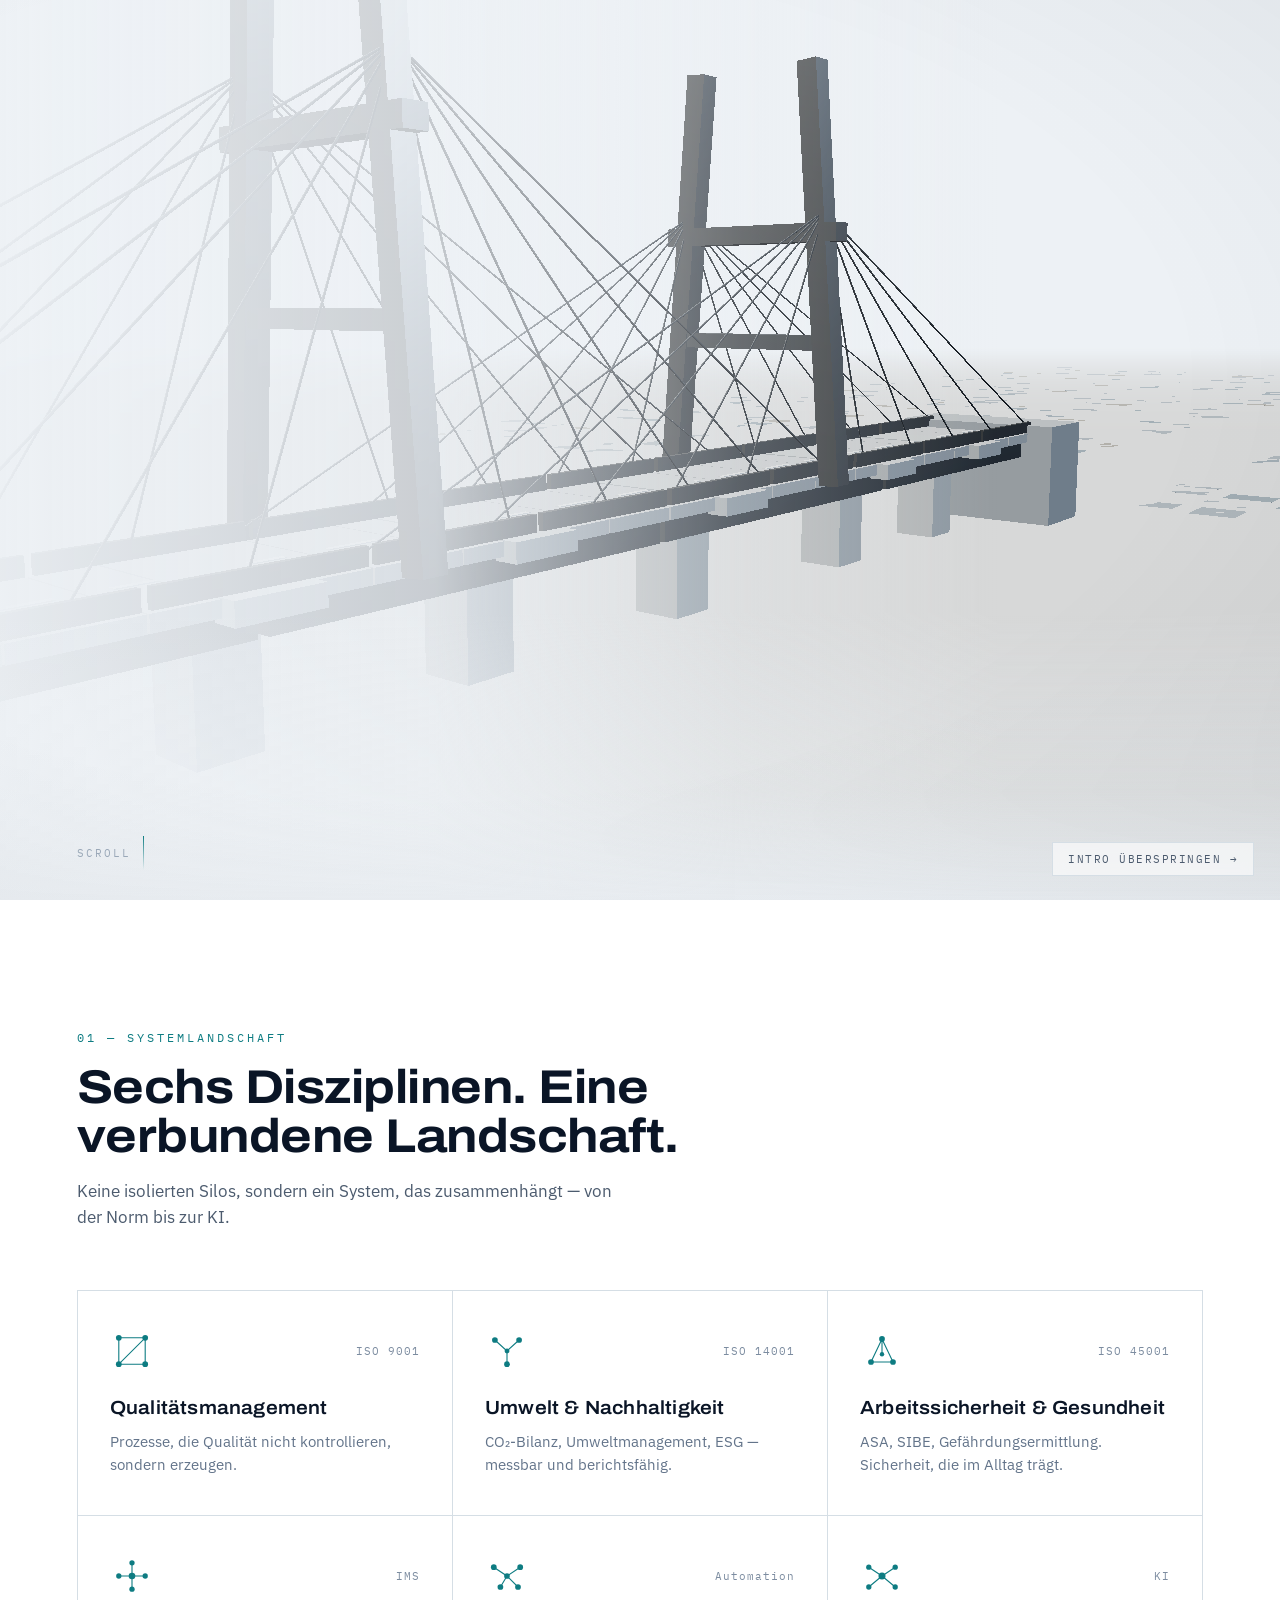
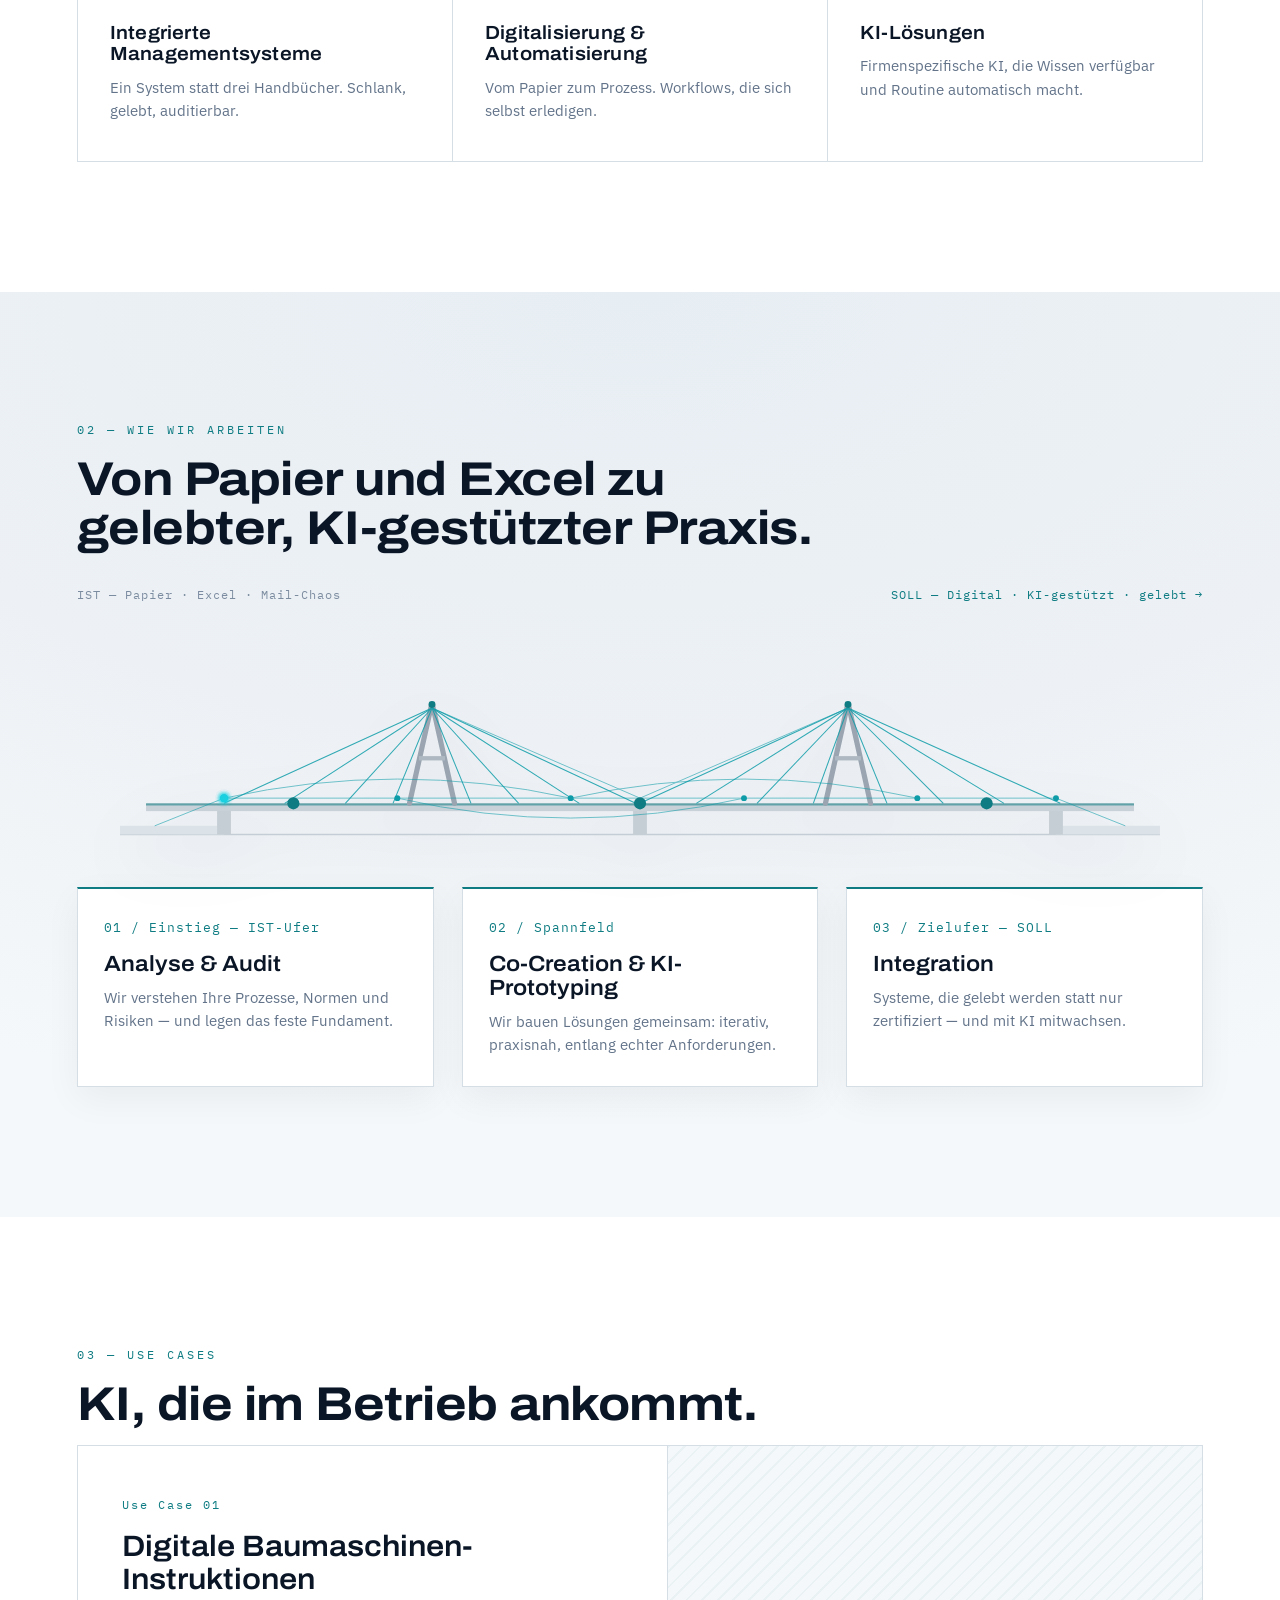
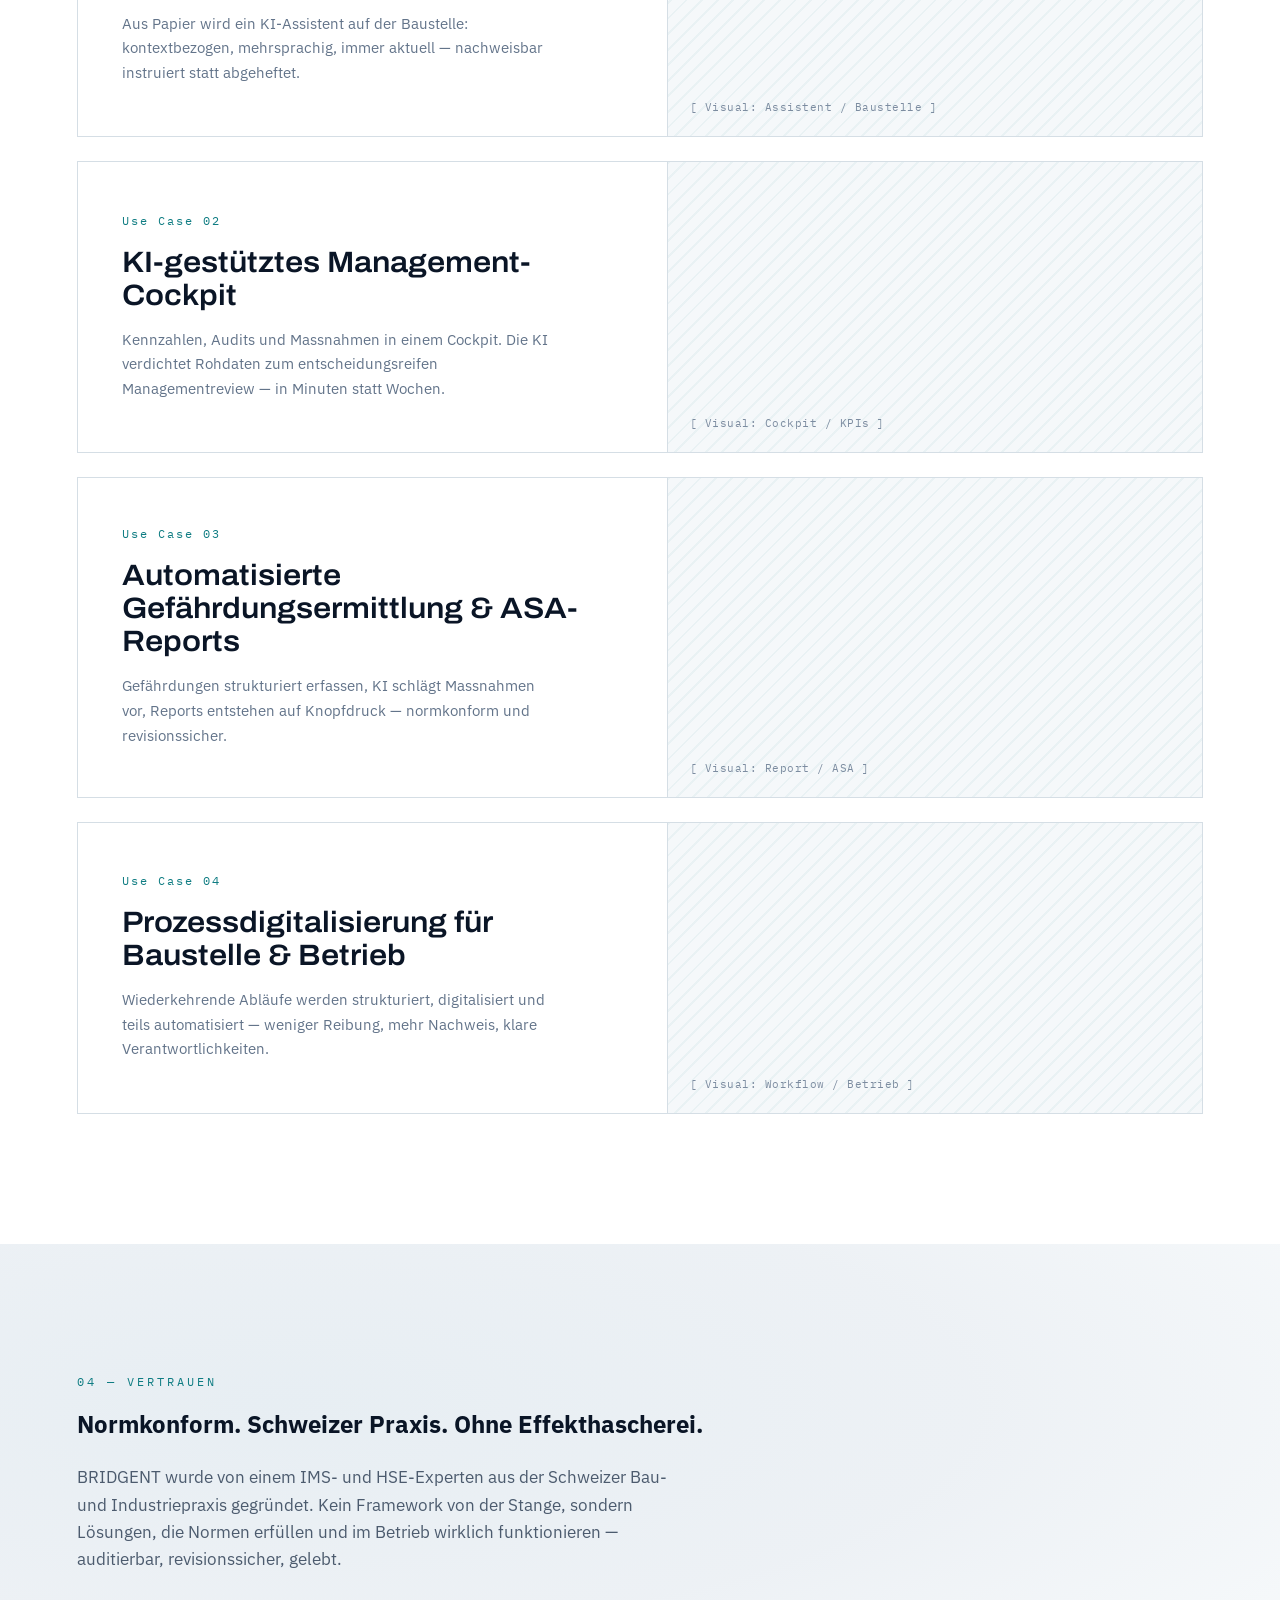
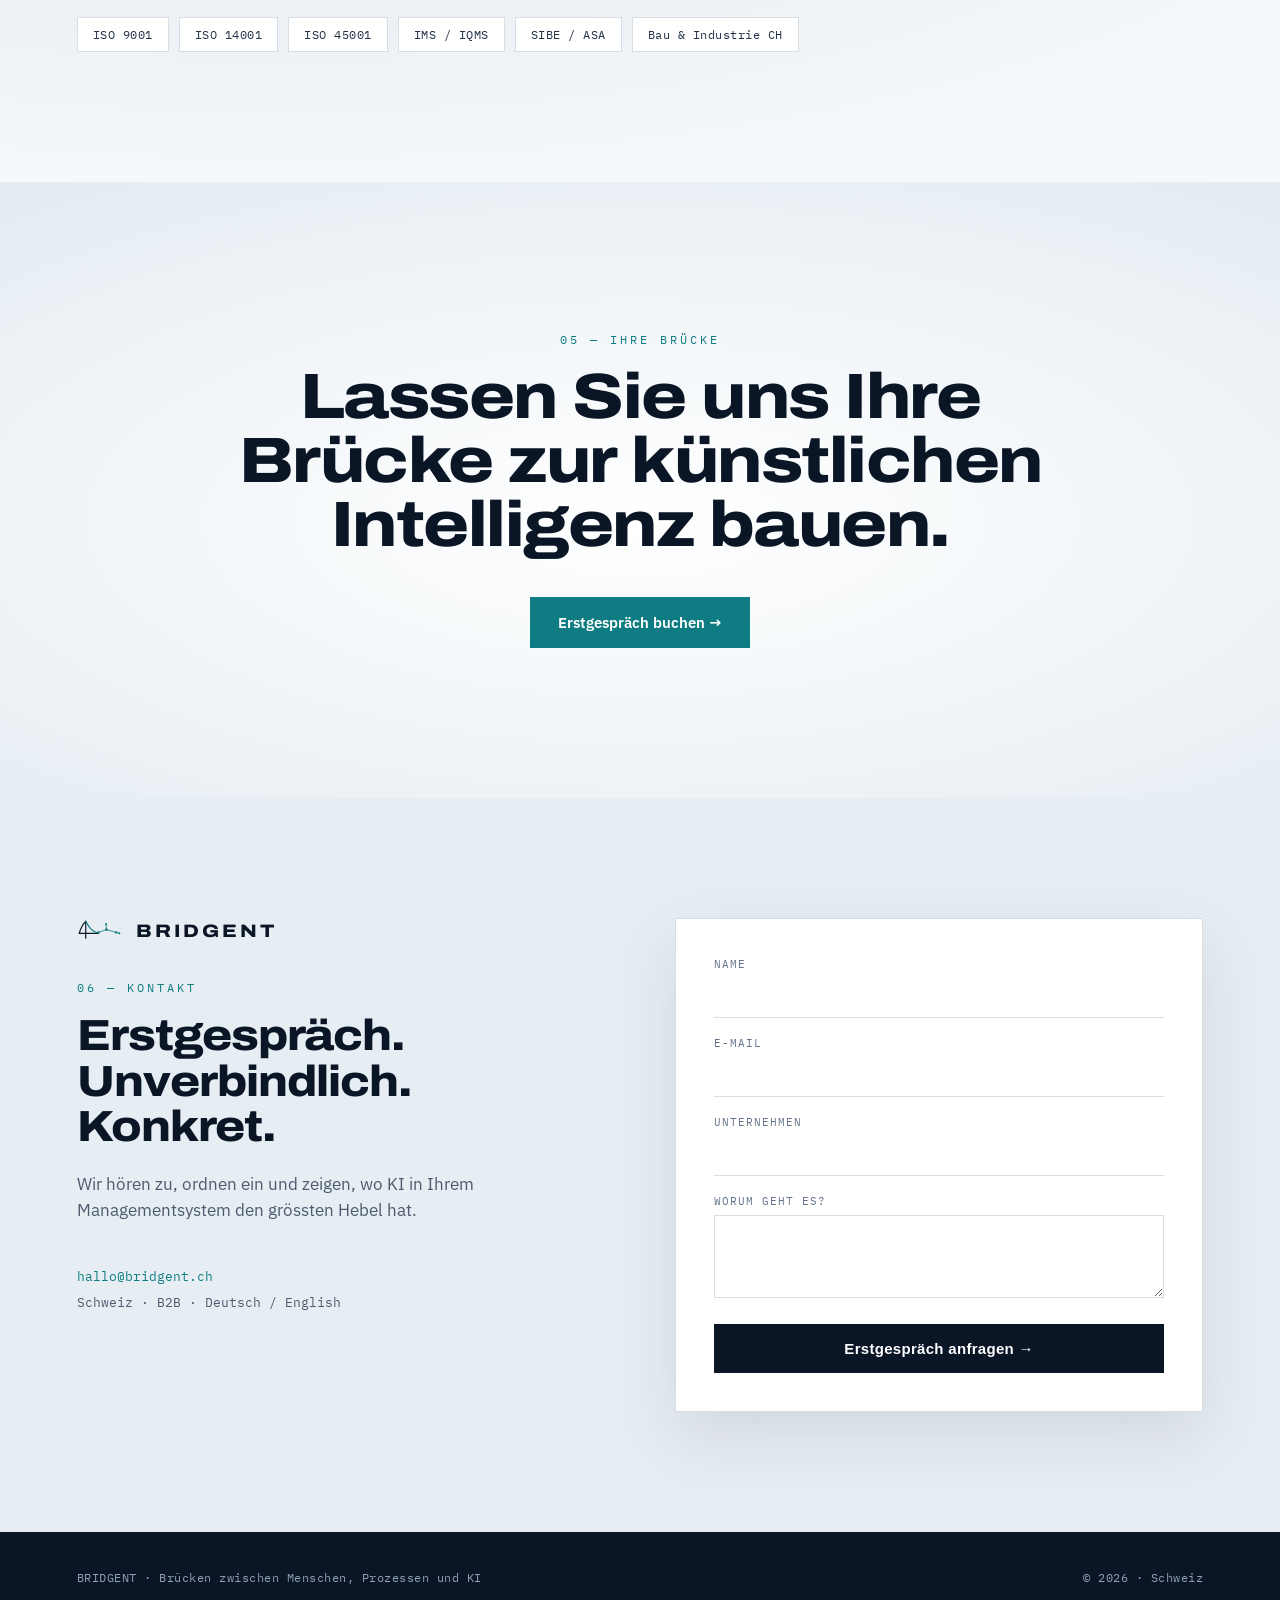
==== commit 40f444e3: "Iteration: birdseye street-networking, livelier city, signature, section-02 mesh Same direction; tar" ====
--- a/index.html
+++ b/index.html
@@ -37,8 +37,10 @@
 
   <!-- ============ CINEMATIC INTRO TITLES ============ -->
   <div id="intro-titles" aria-hidden="true">
-    <div class="intro-word">BRIDGENT</div>
-    <div class="intro-sub">Struktur trifft Intelligenz</div>
+    <svg class="sig" viewBox="0 0 900 230" preserveAspectRatio="xMidYMid meet">
+      <text class="sig-text" x="450" y="150" text-anchor="middle">BRIDGENT</text>
+      <text class="sig-sub" x="450" y="200" text-anchor="middle">Struktur trifft Intelligenz</text>
+    </svg>
   </div>
   <button class="skip-intro" type="button">Intro überspringen →</button>
 
@@ -190,11 +192,32 @@
             </g>
             <!-- pylon apex beacons -->
             <circle cx="360" cy="56" r="4" fill="#0e7c82"/><circle cx="840" cy="56" r="4" fill="#0e7c82"/>
+            <!-- NETWORK LAYER: the crossing is itself a connected system -->
+            <g stroke="#0e9ca8" stroke-width="1.1" fill="none" opacity="0.6">
+              <!-- shore anchors into the network -->
+              <path d="M40 196 L120 164"/><path d="M1160 196 L1080 164"/>
+              <!-- backbone along the deck -->
+              <line x1="120" y1="164" x2="1080" y2="164"/>
+              <!-- mesh links (skip connections) -->
+              <path d="M120 164 Q320 120 520 164"/><path d="M520 164 Q720 120 920 164"/>
+              <path d="M320 164 Q520 210 720 164"/><path d="M600 164 L360 60"/><path d="M600 164 L840 60"/>
+            </g>
+            <g fill="#0e9ca8">
+              <circle cx="120" cy="164" r="3.4"/><circle cx="320" cy="164" r="3.4"/><circle cx="520" cy="164" r="3.4"/>
+              <circle cx="720" cy="164" r="3.4"/><circle cx="920" cy="164" r="3.4"/><circle cx="1080" cy="164" r="3.4"/>
+            </g>
+            <!-- flowing data pulses across the connection -->
+            <g class="prozess__flow" fill="#18d0e0">
+              <circle class="pflow" cx="120" cy="164" r="4.2"/>
+              <circle class="pflow" cx="120" cy="164" r="4.2" style="animation-delay:.9s"/>
+              <circle class="pflow" cx="120" cy="164" r="4.2" style="animation-delay:1.8s"/>
+              <circle class="pflow" cx="120" cy="164" r="4.2" style="animation-delay:2.7s"/>
+            </g>
             <!-- journey nodes on the deck (aligned with the three steps) -->
             <g>
-              <circle class="pnode" cx="200" cy="170" r="7" fill="#0e9ca8"/>
-              <circle class="pnode" cx="600" cy="170" r="7" fill="#0e9ca8" style="animation-delay:.5s"/>
-              <circle class="pnode" cx="1000" cy="170" r="7" fill="#0e9ca8" style="animation-delay:1s"/>
+              <circle class="pnode" cx="200" cy="170" r="7" fill="#0e7c82"/>
+              <circle class="pnode" cx="600" cy="170" r="7" fill="#0e7c82" style="animation-delay:.5s"/>
+              <circle class="pnode" cx="1000" cy="170" r="7" fill="#0e7c82" style="animation-delay:1s"/>
             </g>
           </svg>
         </div>
--- a/css/style.css
+++ b/css/style.css
@@ -89,19 +89,31 @@
 /* ============================================================
    INTRO OVERLAY (titles over the flythrough) — dark text on light
    ============================================================ */
-#intro-titles{position:fixed;inset:0;z-index:60;pointer-events:none;opacity:0;transition:opacity .6s ease;}
+#intro-titles{position:fixed;inset:0;z-index:60;pointer-events:none;opacity:0;display:flex;align-items:center;justify-content:center;transition:opacity .6s ease;}
 #intro-titles.on{opacity:1;}
 #intro-titles.gone{opacity:0;visibility:hidden;}
-.intro-word{
-  position:absolute;left:0;right:0;bottom:13vh;text-align:center;
-  font-family:var(--disp);font-stretch:120%;font-weight:800;
-  font-size:clamp(30px,5vw,64px);letter-spacing:7px;color:var(--ink);
-  animation:introWord 1.6s cubic-bezier(.2,.7,.15,1) both;
-}
-.intro-sub{
-  position:absolute;left:0;right:0;bottom:9.2vh;text-align:center;
-  font-family:var(--mono);font-size:11px;letter-spacing:4px;color:var(--accent-deep);
-  text-transform:uppercase;opacity:0;animation:introWord 1.2s ease .5s both;
+/* a blue line draws the BRIDGENT wordmark, then fills */
+.sig{width:min(72vw,780px);height:auto;overflow:visible;}
+.sig-text{
+  font-family:var(--disp);font-weight:700;font-stretch:112%;font-size:120px;letter-spacing:1px;
+  fill:transparent;stroke:var(--accent);stroke-width:1.25;
+  stroke-dasharray:2400;stroke-dashoffset:2400;paint-order:stroke;
+}
+.sig-sub{
+  font-family:var(--mono);font-size:15px;letter-spacing:8px;fill:var(--accent-deep);
+  opacity:0;text-transform:uppercase;
+}
+#intro-titles.on .sig-text{animation:sigDraw 2.6s cubic-bezier(.35,.6,.2,1) forwards;}
+#intro-titles.on .sig-sub{animation:sigSub 1s ease 2.2s forwards;}
+@keyframes sigDraw{
+  0%{stroke-dashoffset:2400;fill:rgba(14,156,168,0);}
+  62%{stroke-dashoffset:0;fill:rgba(14,156,168,0);}
+  100%{stroke-dashoffset:0;fill:rgba(20,40,54,0.92);stroke:var(--accent-deep);}
+}
+@keyframes sigSub{to{opacity:1;}}
+@media (prefers-reduced-motion: reduce){
+  .sig-text{stroke-dashoffset:0;fill:rgba(20,40,54,0.92);}
+  .sig-sub{opacity:1;}
 }
 .skip-intro{
   position:fixed;right:26px;bottom:24px;z-index:61;pointer-events:auto;
@@ -189,11 +201,7 @@
 .eyebrow.mb{margin-bottom:18px;display:block;}
 
 /* --- System (module grid) --- */
-.system{
-  background:var(--panel);
-  background-image:linear-gradient(rgba(14,124,130,0.05) 1px,transparent 1px),linear-gradient(90deg,rgba(14,124,130,0.05) 1px,transparent 1px);
-  background-size:64px 64px;
-}
+.system{background:var(--panel);}
 /* clean 3 × 2 grid */
 .modules{display:grid;grid-template-columns:repeat(3,1fr);gap:1px;background:var(--line);border:1px solid var(--line);}
 @media (max-width:900px){.modules{grid-template-columns:repeat(2,1fr);}}
@@ -217,6 +225,9 @@
 .prozess__bridge svg{width:100%;height:auto;display:block;overflow:visible;}
 .pnode{transform-box:fill-box;transform-origin:center;animation:pnodePulse 2.6s ease-in-out infinite;}
 @keyframes pnodePulse{0%,100%{opacity:.55;r:6}50%{opacity:1;r:8}}
+.pflow{filter:drop-shadow(0 0 3px rgba(24,208,224,0.9));animation:pflow 3.6s linear infinite;}
+@keyframes pflow{0%{transform:translateX(0);opacity:0}6%{opacity:1}94%{opacity:1}100%{transform:translateX(960px);opacity:0}}
+@media (prefers-reduced-motion: reduce){.pnode,.pflow{animation:none;}.pflow{opacity:0;}}
 .steps{display:grid;grid-template-columns:repeat(3,1fr);gap:28px;padding-top:8px;}
 .step{border:1px solid var(--line);border-top:2px solid var(--accent-deep);background:var(--panel);padding:30px 26px;box-shadow:0 12px 34px rgba(10,21,38,0.05);}
 .step__num{font-family:var(--mono);font-size:13px;color:var(--accent-deep);letter-spacing:1px;margin-bottom:16px;}
@@ -285,25 +296,28 @@
    sections. Cards stay opaque so copy is always crisp.
    ============================================================ */
 @media (min-width:961px){
+  /* the 3D world stays clearly visible behind the content — lighter frost,
+     lower opacity — while cards stay opaque so copy is always crisp */
   body.has-scene .system,
   body.has-scene .prozess,
   body.has-scene .usecases,
   body.has-scene .vertrauen{
-    background:rgba(240,244,247,0.74);
-    -webkit-backdrop-filter:blur(8px) saturate(1.05);
-    backdrop-filter:blur(8px) saturate(1.05);
+    background:rgba(238,242,246,0.46);
+    -webkit-backdrop-filter:blur(3px) saturate(1.06);
+    backdrop-filter:blur(3px) saturate(1.06);
   }
-  /* keep the concrete grid on the system section over the frosted base */
-  body.has-scene .system{
-    background-color:rgba(240,244,247,0.74);
-    background-image:linear-gradient(rgba(14,124,130,0.05) 1px,transparent 1px),linear-gradient(90deg,rgba(14,124,130,0.05) 1px,transparent 1px);
-    background-size:64px 64px;
-  }
-  body.has-scene .cta{background:rgba(240,244,247,0.6);-webkit-backdrop-filter:blur(7px);backdrop-filter:blur(7px);}
-  body.has-scene .kontakt{background:rgba(231,238,243,0.9);-webkit-backdrop-filter:blur(9px);backdrop-filter:blur(9px);}
-  body.has-scene .footer{background:rgba(10,21,38,0.93);-webkit-backdrop-filter:blur(9px);backdrop-filter:blur(9px);}
+  body.has-scene .cta{background:rgba(238,242,246,0.4);-webkit-backdrop-filter:blur(3px);backdrop-filter:blur(3px);}
+  body.has-scene .kontakt{background:rgba(231,238,243,0.86);-webkit-backdrop-filter:blur(7px);backdrop-filter:blur(7px);}
+  body.has-scene .footer{background:rgba(10,21,38,0.9);-webkit-backdrop-filter:blur(7px);backdrop-filter:blur(7px);}
   /* keep the fixed scene visible the whole way down */
   body.has-scene #webgl{opacity:1 !important;}
+  /* readability lift for section headers sitting over the livelier world */
+  body.has-scene .section__head h2,
+  body.has-scene .section__head p,
+  body.has-scene .vertrauen h2,
+  body.has-scene .vertrauen p,
+  body.has-scene .prozess__states span,
+  body.has-scene .eyebrow{ text-shadow:0 1px 3px rgba(255,255,255,0.75); }
 }
 
 /* ============================================================
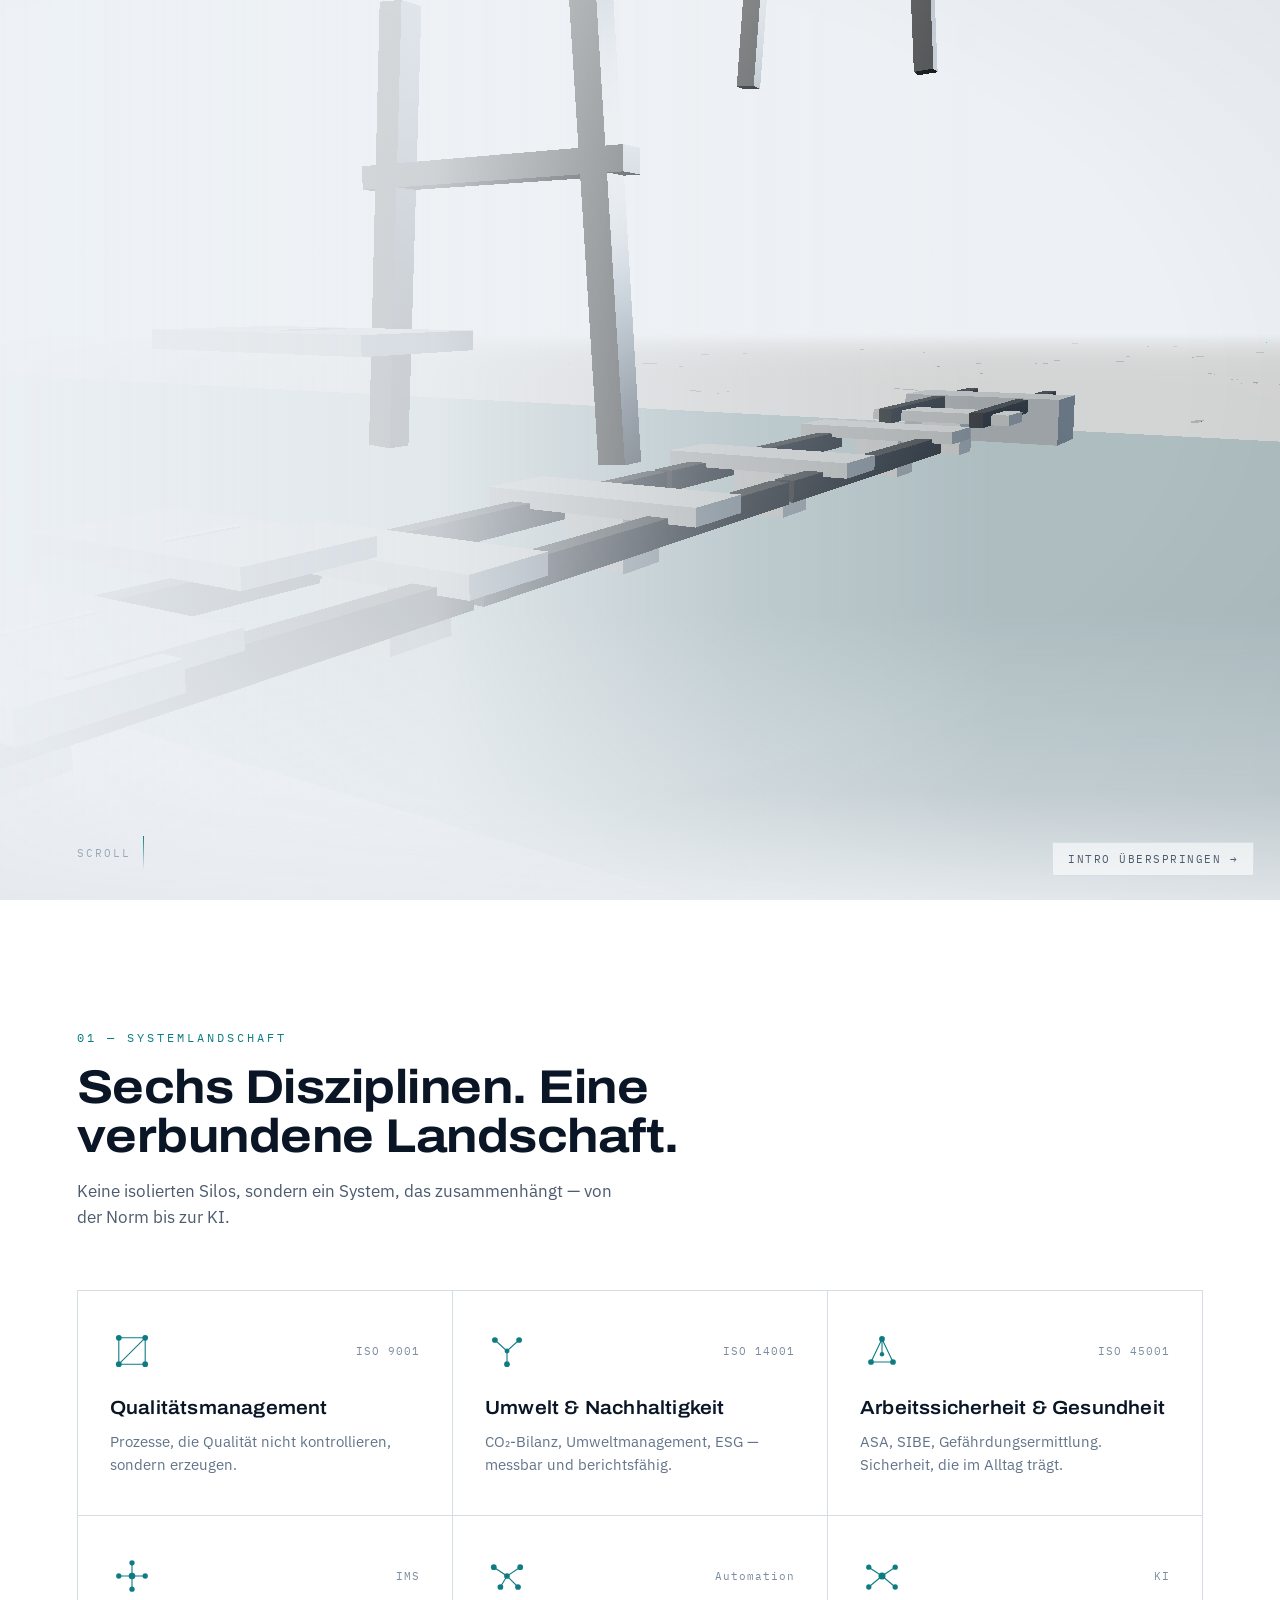
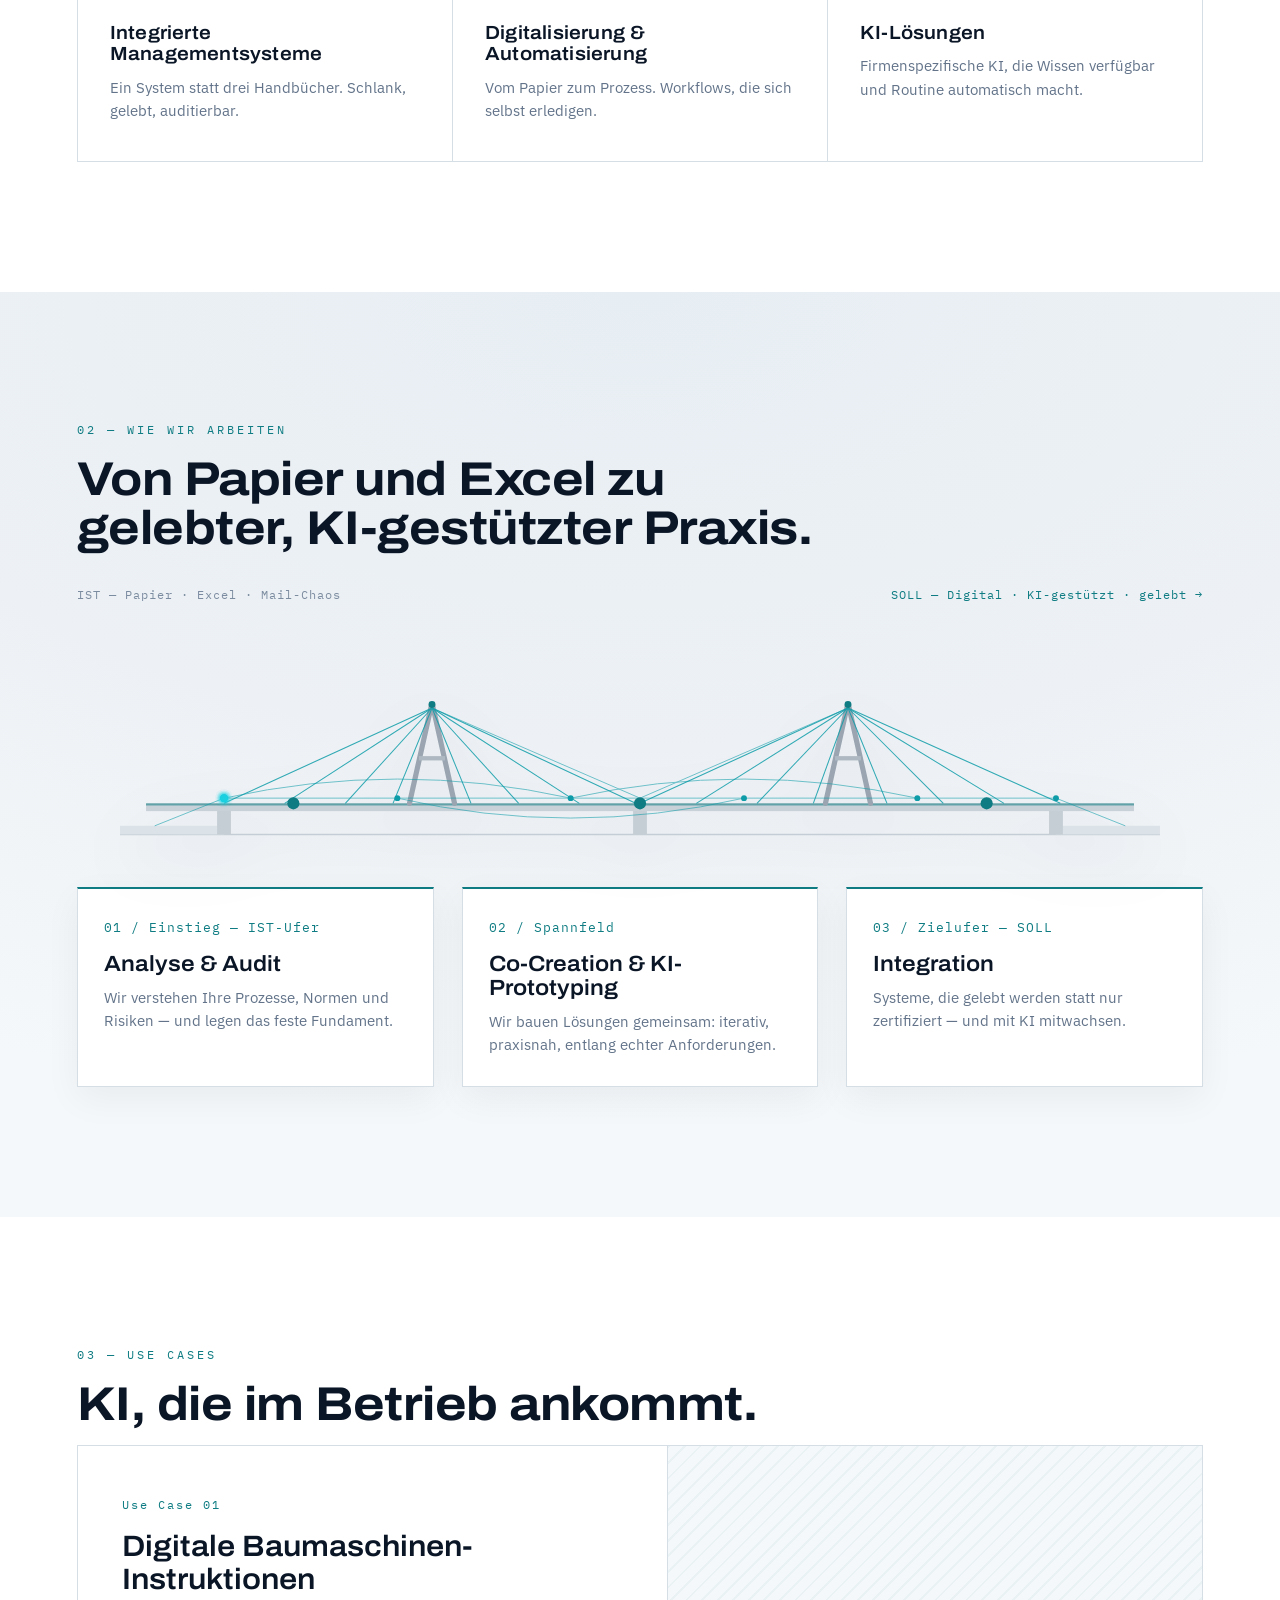
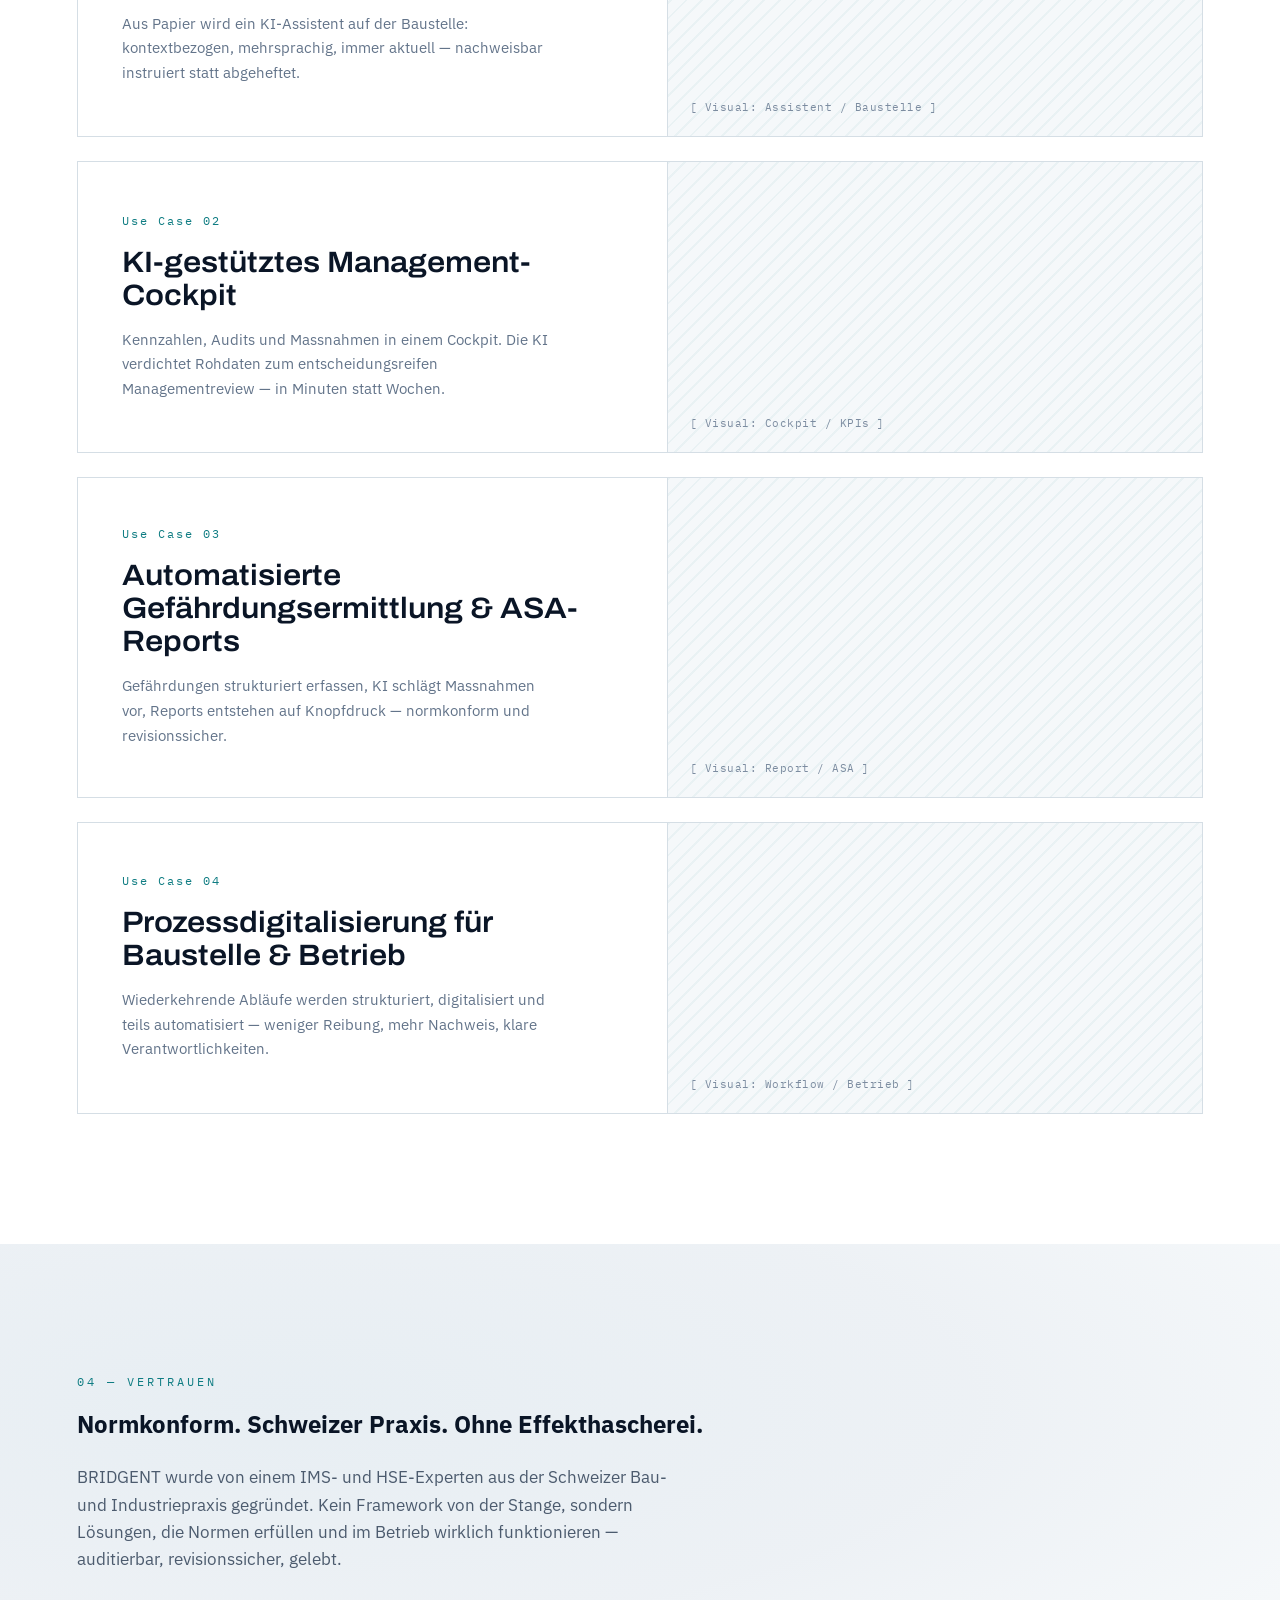
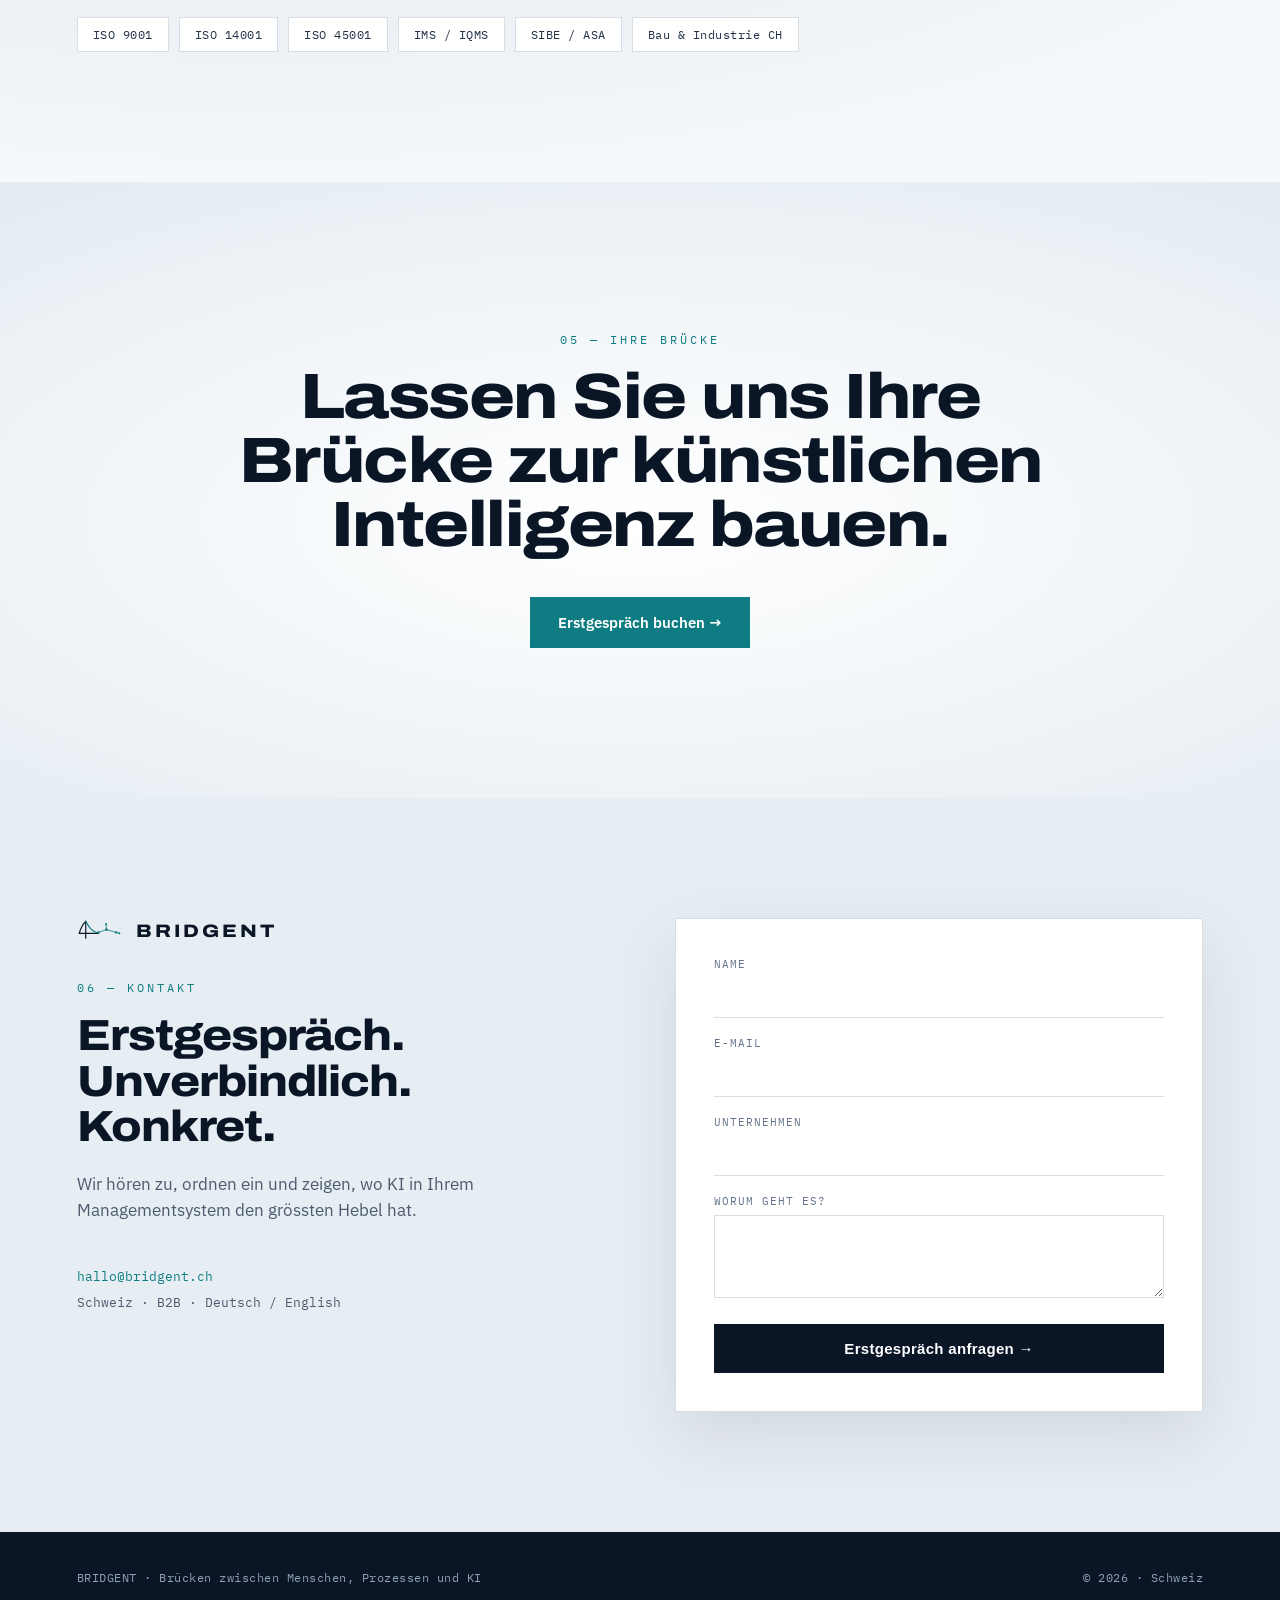
==== commit 92a9e0e7: "Iteration: city out of water, full convergence, ring→B→BRIDGENT hold Fixes per feedback:  - City no " ====
--- a/index.html
+++ b/index.html
@@ -37,9 +37,11 @@
 
   <!-- ============ CINEMATIC INTRO TITLES ============ -->
   <div id="intro-titles" aria-hidden="true">
-    <svg class="sig" viewBox="0 0 900 230" preserveAspectRatio="xMidYMid meet">
-      <text class="sig-text" x="450" y="150" text-anchor="middle">BRIDGENT</text>
-      <text class="sig-sub" x="450" y="200" text-anchor="middle">Struktur trifft Intelligenz</text>
+    <svg class="sig" viewBox="0 0 1000 300" preserveAspectRatio="xMidYMid meet">
+      <circle class="sig-ring" cx="500" cy="130" r="62"/>
+      <text class="sig-b" x="500" y="130" text-anchor="middle" dominant-baseline="central">B</text>
+      <text class="sig-word" x="500" y="130" text-anchor="middle" dominant-baseline="central">BRIDGENT</text>
+      <text class="sig-sub" x="500" y="216" text-anchor="middle">Struktur trifft Intelligenz</text>
     </svg>
   </div>
   <button class="skip-intro" type="button">Intro überspringen →</button>
--- a/css/style.css
+++ b/css/style.css
@@ -92,28 +92,23 @@
 #intro-titles{position:fixed;inset:0;z-index:60;pointer-events:none;opacity:0;display:flex;align-items:center;justify-content:center;transition:opacity .6s ease;}
 #intro-titles.on{opacity:1;}
 #intro-titles.gone{opacity:0;visibility:hidden;}
-/* a blue line draws the BRIDGENT wordmark, then fills */
-.sig{width:min(72vw,780px);height:auto;overflow:visible;}
-.sig-text{
-  font-family:var(--disp);font-weight:700;font-stretch:112%;font-size:120px;letter-spacing:1px;
-  fill:transparent;stroke:var(--accent);stroke-width:1.25;
-  stroke-dasharray:2400;stroke-dashoffset:2400;paint-order:stroke;
-}
-.sig-sub{
-  font-family:var(--mono);font-size:15px;letter-spacing:8px;fill:var(--accent-deep);
-  opacity:0;text-transform:uppercase;
-}
-#intro-titles.on .sig-text{animation:sigDraw 2.6s cubic-bezier(.35,.6,.2,1) forwards;}
-#intro-titles.on .sig-sub{animation:sigSub 1s ease 2.2s forwards;}
-@keyframes sigDraw{
-  0%{stroke-dashoffset:2400;fill:rgba(14,156,168,0);}
-  62%{stroke-dashoffset:0;fill:rgba(14,156,168,0);}
-  100%{stroke-dashoffset:0;fill:rgba(20,40,54,0.92);stroke:var(--accent-deep);}
-}
-@keyframes sigSub{to{opacity:1;}}
+/* the converging line forms a ring → becomes a B → BRIDGENT (holds ~3s) */
+.sig{width:min(66vw,720px);height:auto;overflow:visible;}
+.sig-ring{fill:none;stroke:var(--accent);stroke-width:2.6;stroke-linecap:round;stroke-dasharray:390;stroke-dashoffset:390;opacity:0;transform-box:fill-box;transform-origin:center;filter:drop-shadow(0 0 6px rgba(24,208,224,0.6));}
+.sig-b{font-family:var(--disp);font-weight:800;font-size:150px;fill:var(--accent-deep);opacity:0;transform-box:fill-box;transform-origin:center;}
+.sig-word{font-family:var(--disp);font-weight:700;font-stretch:112%;font-size:118px;letter-spacing:1px;fill:rgba(18,38,52,0.95);opacity:0;transform-box:fill-box;transform-origin:center;}
+.sig-sub{font-family:var(--mono);font-size:15px;letter-spacing:8px;fill:var(--accent-deep);text-transform:uppercase;opacity:0;}
+#intro-titles.on .sig-ring{animation:ringDraw 1.0s ease .15s forwards, ringOut .55s ease 1.5s forwards;}
+#intro-titles.on .sig-b{animation:bIn .8s cubic-bezier(.2,.8,.2,1) 1.2s forwards, bOut .5s ease 2.4s forwards;}
+#intro-titles.on .sig-word{animation:wordIn 1.0s cubic-bezier(.2,.8,.2,1) 2.4s forwards;}
+#intro-titles.on .sig-sub{animation:wordIn .9s ease 3.0s forwards;}
+@keyframes ringDraw{0%{stroke-dashoffset:390;opacity:1}100%{stroke-dashoffset:0;opacity:1}}
+@keyframes ringOut{to{opacity:0;transform:scale(1.4)}}
+@keyframes bIn{from{opacity:0;transform:scale(.35)}to{opacity:1;transform:scale(1)}}
+@keyframes bOut{to{opacity:0;transform:scale(1.06)}}
+@keyframes wordIn{from{opacity:0;transform:scale(.9)}to{opacity:1;transform:scale(1)}}
 @media (prefers-reduced-motion: reduce){
-  .sig-text{stroke-dashoffset:0;fill:rgba(20,40,54,0.92);}
-  .sig-sub{opacity:1;}
+  .sig-ring{opacity:0;}.sig-b{opacity:0;}.sig-word{opacity:1;}.sig-sub{opacity:1;}
 }
 .skip-intro{
   position:fixed;right:26px;bottom:24px;z-index:61;pointer-events:auto;
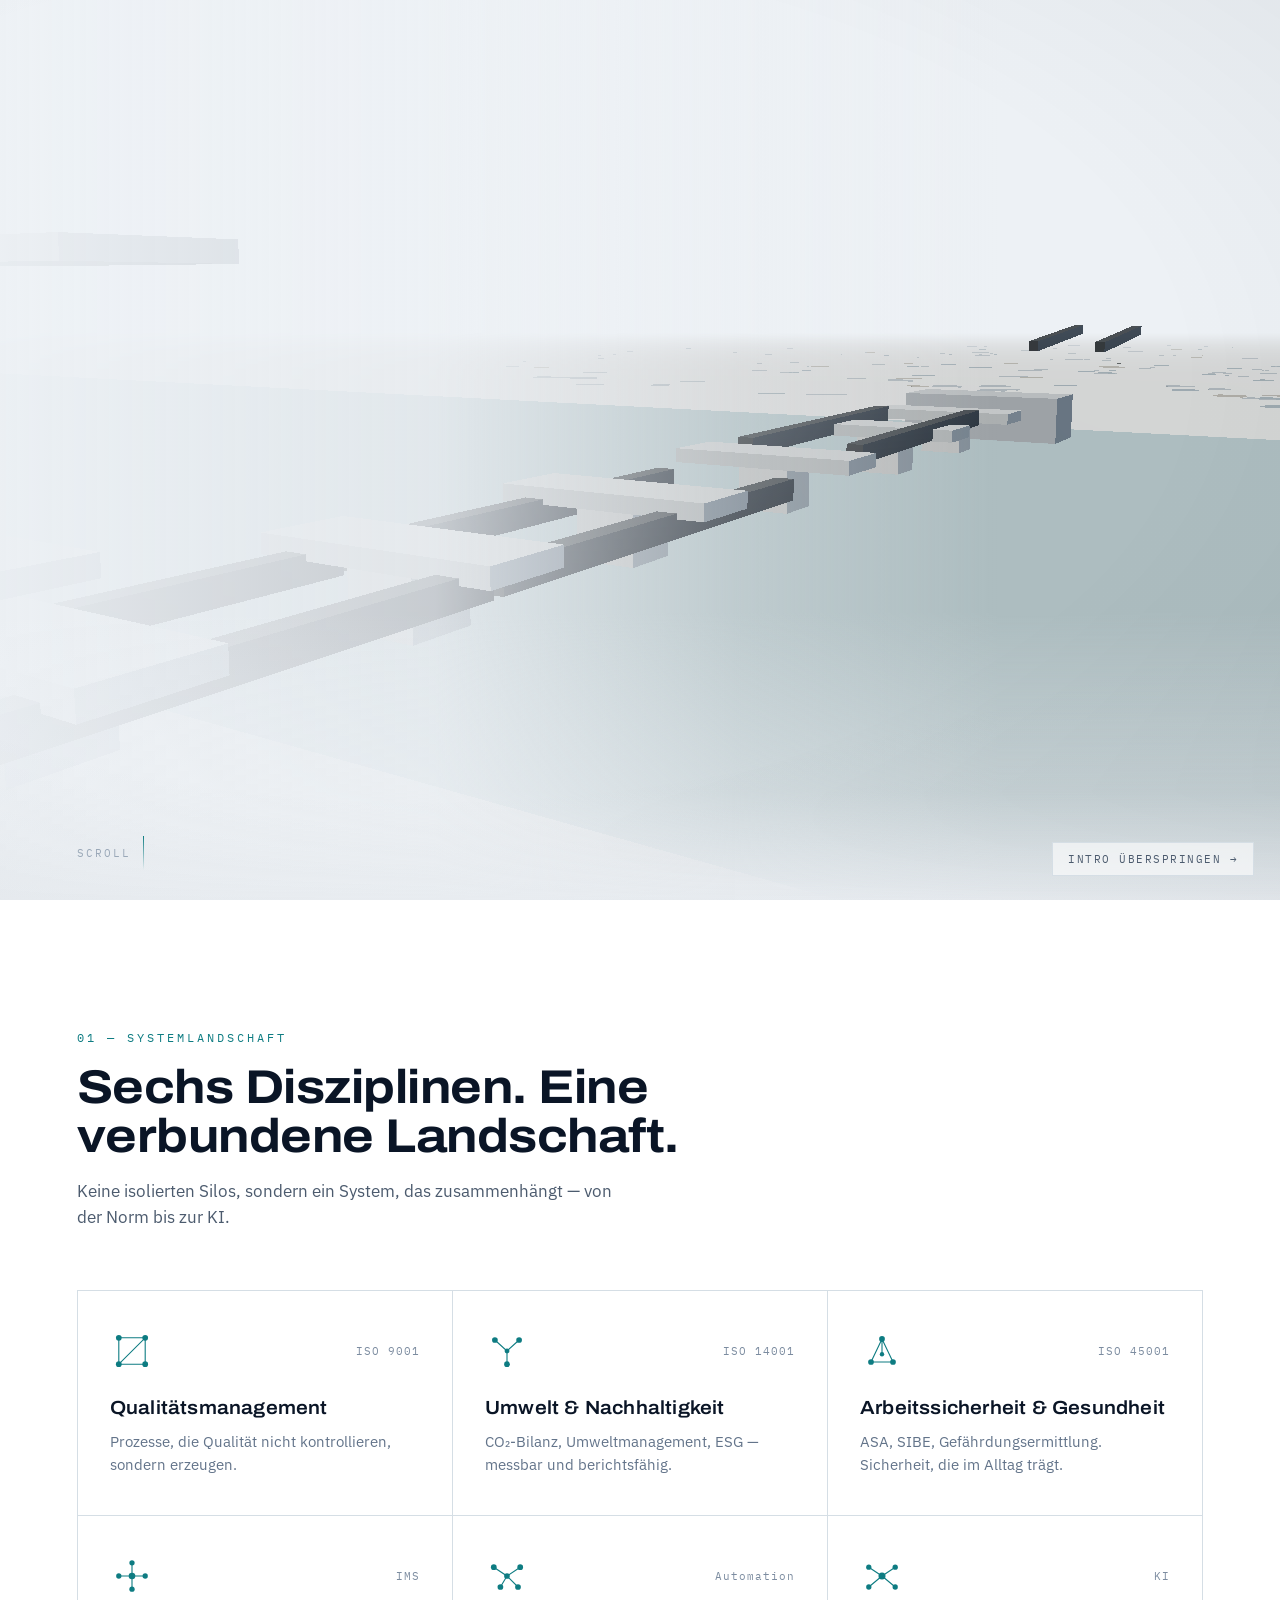
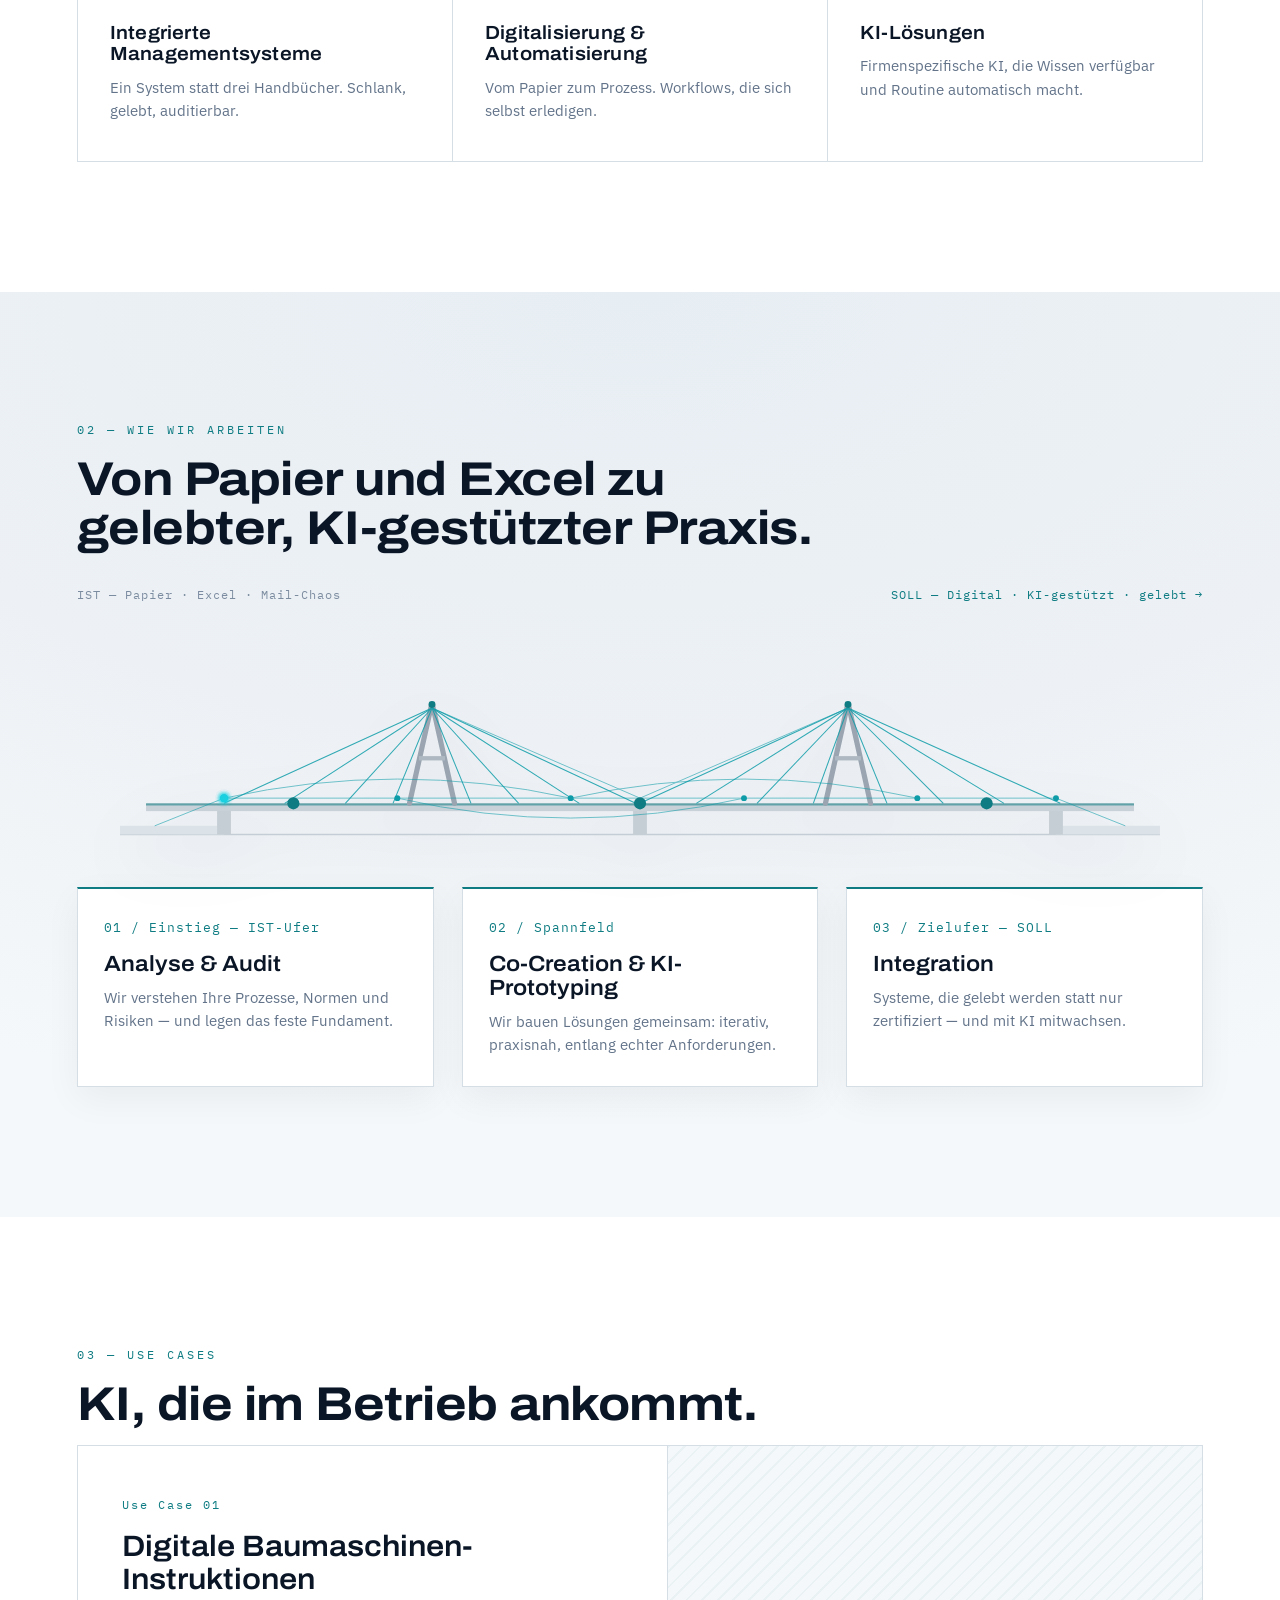
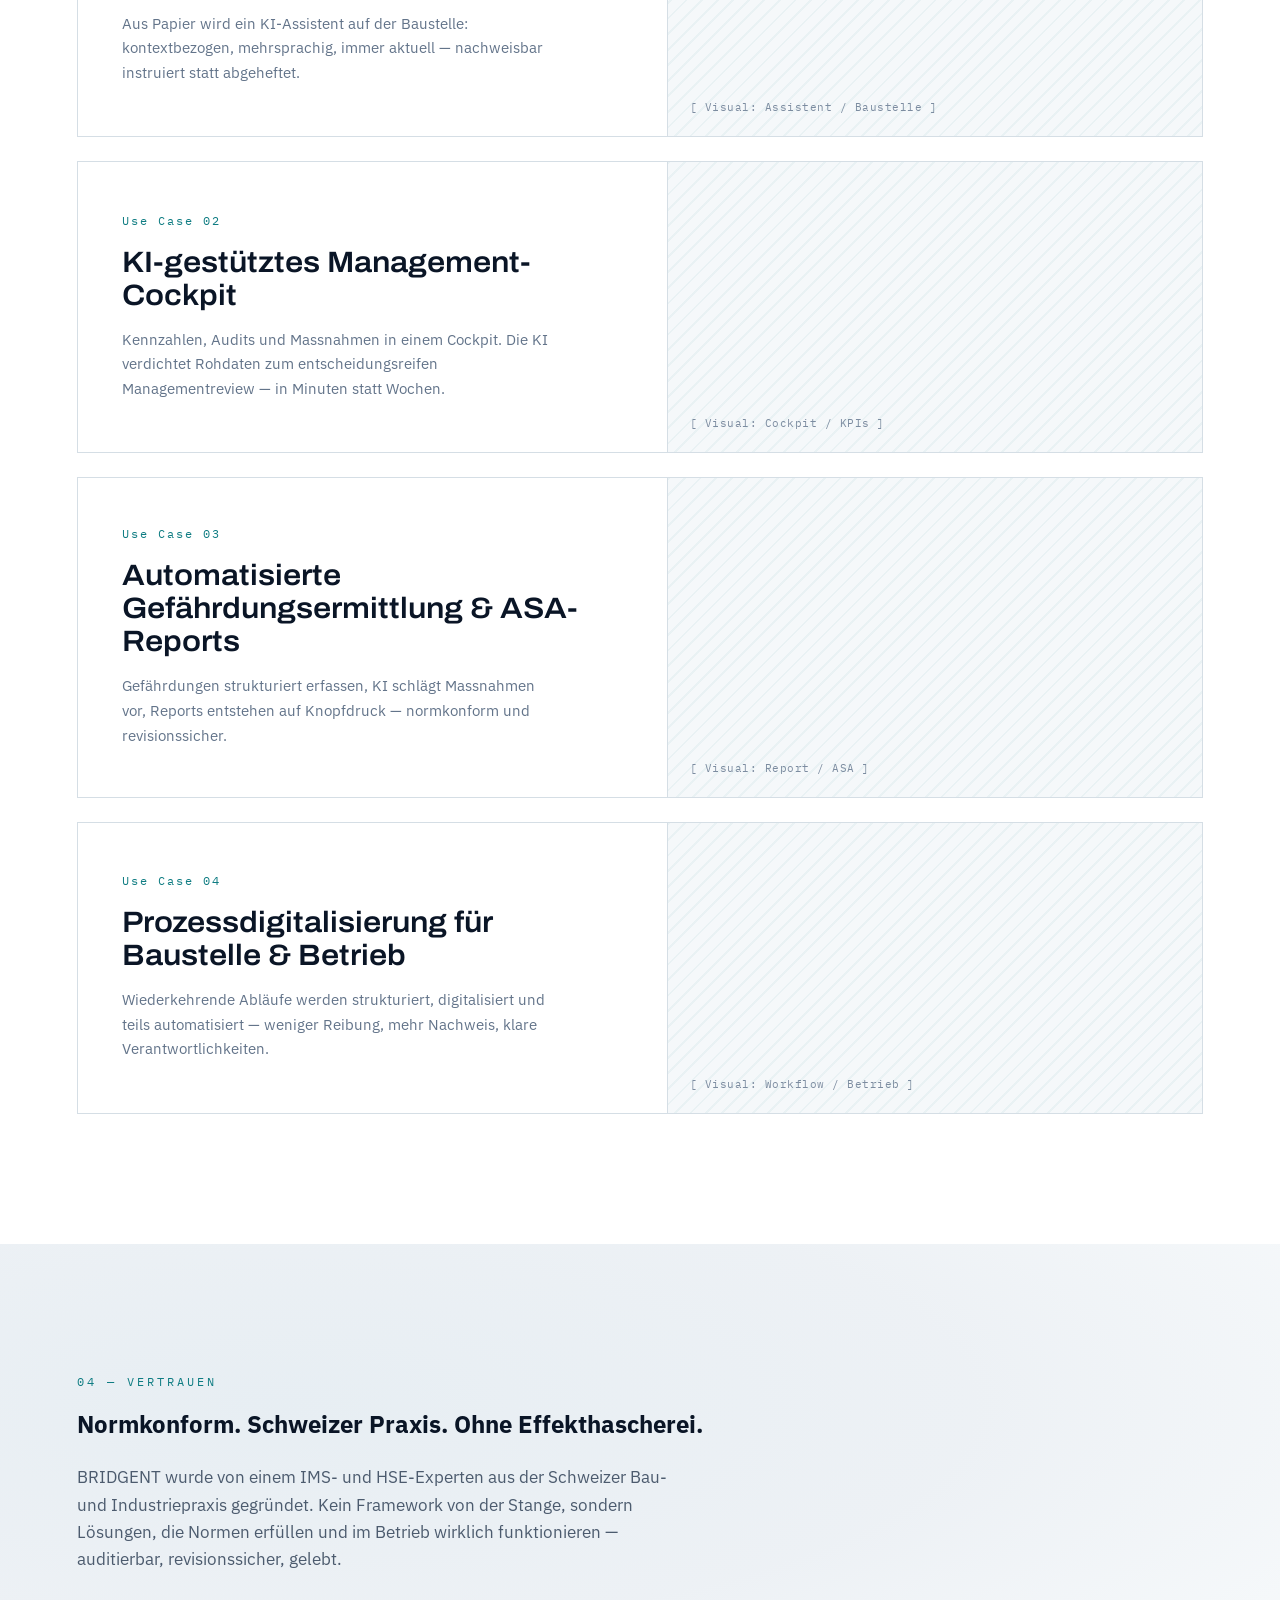
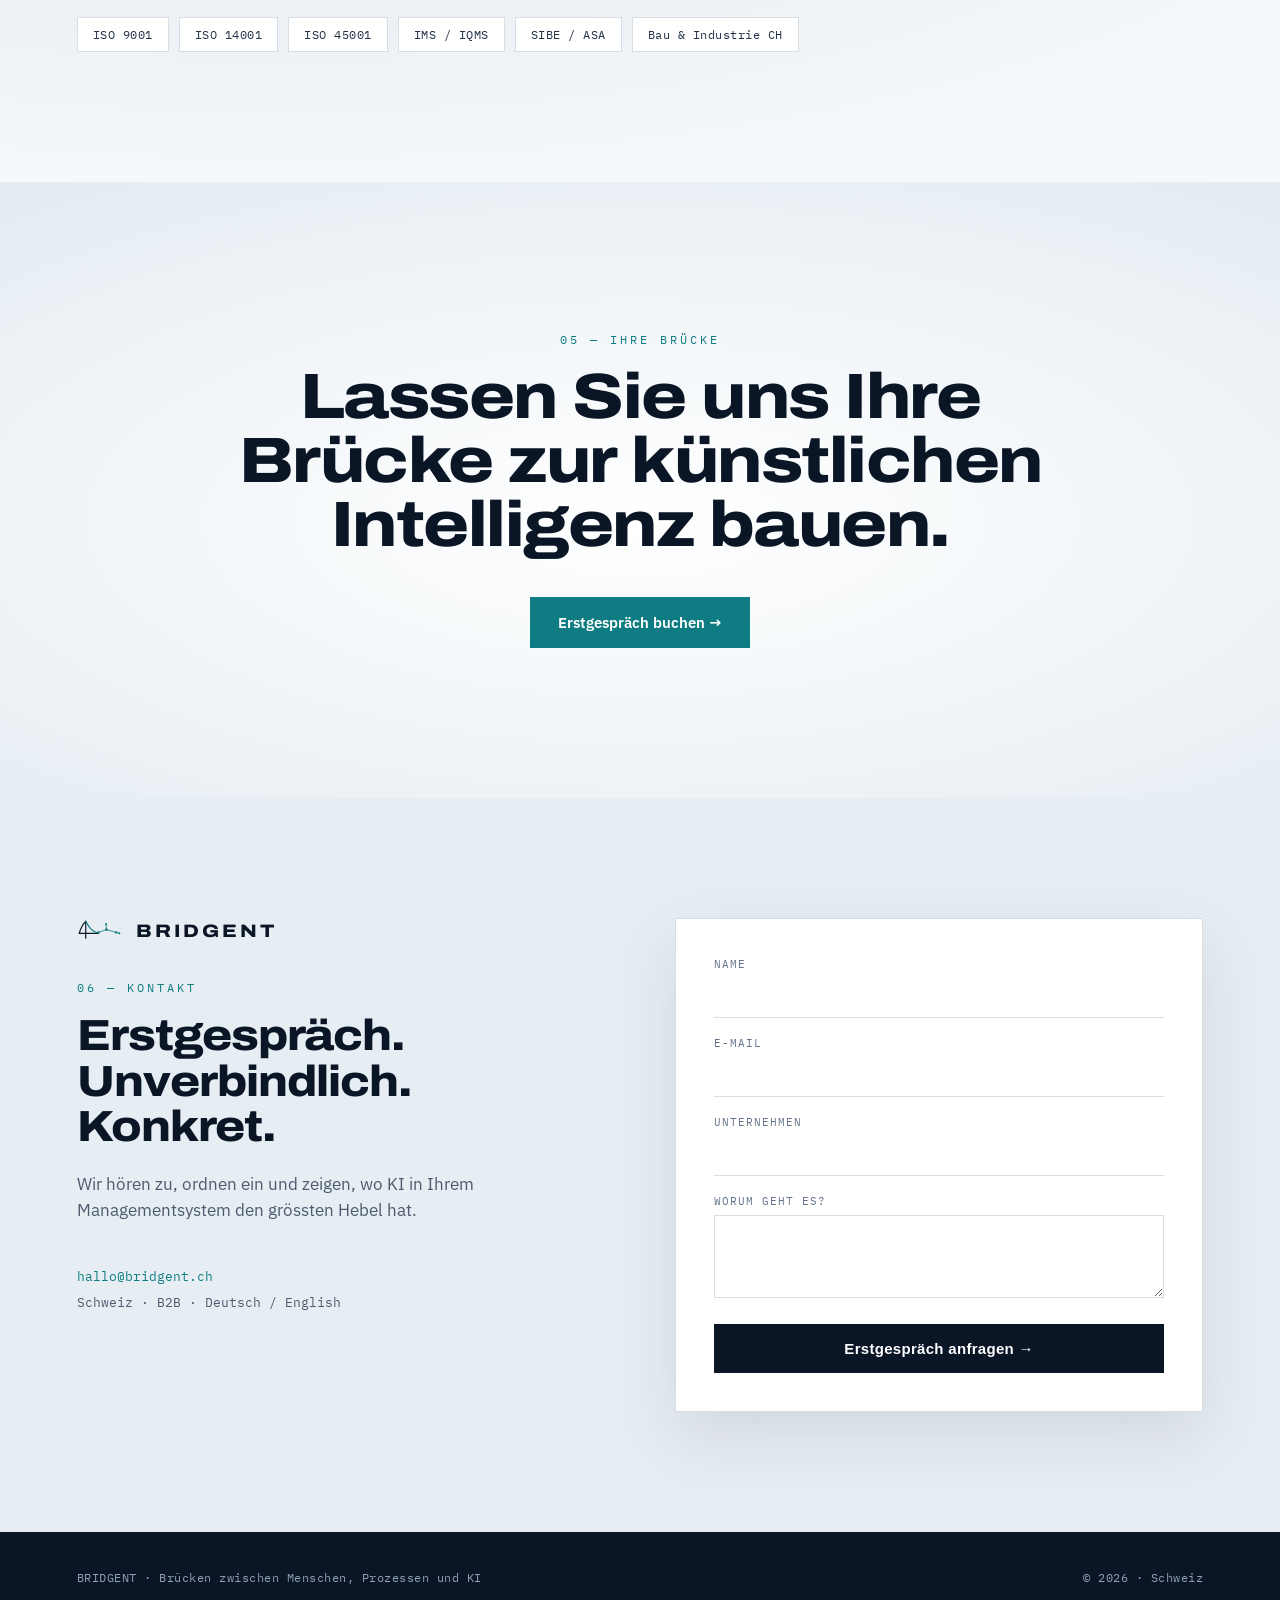
==== commit 67dbd7e4: "Iteration: glowing ribbon avenues, filled centre, collision→B on the meeting point Fixes per feedbac" ====
--- a/index.html
+++ b/index.html
@@ -38,7 +38,6 @@
   <!-- ============ CINEMATIC INTRO TITLES ============ -->
   <div id="intro-titles" aria-hidden="true">
     <svg class="sig" viewBox="0 0 1000 300" preserveAspectRatio="xMidYMid meet">
-      <circle class="sig-ring" cx="500" cy="130" r="62"/>
       <text class="sig-b" x="500" y="130" text-anchor="middle" dominant-baseline="central">B</text>
       <text class="sig-word" x="500" y="130" text-anchor="middle" dominant-baseline="central">BRIDGENT</text>
       <text class="sig-sub" x="500" y="216" text-anchor="middle">Struktur trifft Intelligenz</text>
--- a/css/style.css
+++ b/css/style.css
@@ -92,23 +92,22 @@
 #intro-titles{position:fixed;inset:0;z-index:60;pointer-events:none;opacity:0;display:flex;align-items:center;justify-content:center;transition:opacity .6s ease;}
 #intro-titles.on{opacity:1;}
 #intro-titles.gone{opacity:0;visibility:hidden;}
-/* the converging line forms a ring → becomes a B → BRIDGENT (holds ~3s) */
+/* the lines collide at the centre → it flashes into a B → BRIDGENT (holds ~3s) */
 .sig{width:min(66vw,720px);height:auto;overflow:visible;}
-.sig-ring{fill:none;stroke:var(--accent);stroke-width:2.6;stroke-linecap:round;stroke-dasharray:390;stroke-dashoffset:390;opacity:0;transform-box:fill-box;transform-origin:center;filter:drop-shadow(0 0 6px rgba(24,208,224,0.6));}
-.sig-b{font-family:var(--disp);font-weight:800;font-size:150px;fill:var(--accent-deep);opacity:0;transform-box:fill-box;transform-origin:center;}
+.sig-b{font-family:var(--disp);font-weight:800;font-size:158px;fill:var(--accent-deep);opacity:0;transform-box:fill-box;transform-origin:center;filter:drop-shadow(0 0 14px rgba(24,208,224,0.85));}
 .sig-word{font-family:var(--disp);font-weight:700;font-stretch:112%;font-size:118px;letter-spacing:1px;fill:rgba(18,38,52,0.95);opacity:0;transform-box:fill-box;transform-origin:center;}
 .sig-sub{font-family:var(--mono);font-size:15px;letter-spacing:8px;fill:var(--accent-deep);text-transform:uppercase;opacity:0;}
-#intro-titles.on .sig-ring{animation:ringDraw 1.0s ease .15s forwards, ringOut .55s ease 1.5s forwards;}
-#intro-titles.on .sig-b{animation:bIn .8s cubic-bezier(.2,.8,.2,1) 1.2s forwards, bOut .5s ease 2.4s forwards;}
-#intro-titles.on .sig-word{animation:wordIn 1.0s cubic-bezier(.2,.8,.2,1) 2.4s forwards;}
-#intro-titles.on .sig-sub{animation:wordIn .9s ease 3.0s forwards;}
-@keyframes ringDraw{0%{stroke-dashoffset:390;opacity:1}100%{stroke-dashoffset:0;opacity:1}}
-@keyframes ringOut{to{opacity:0;transform:scale(1.4)}}
-@keyframes bIn{from{opacity:0;transform:scale(.35)}to{opacity:1;transform:scale(1)}}
-@keyframes bOut{to{opacity:0;transform:scale(1.06)}}
+/* the B bursts out of the collision flash, holds, then hands to the full word */
+#intro-titles.on .sig-b{animation:bFlash 1.0s cubic-bezier(.15,.9,.2,1) .05s forwards, bOut .55s ease 2.3s forwards;}
+#intro-titles.on .sig-word{animation:wordIn 1.0s cubic-bezier(.2,.8,.2,1) 2.3s forwards;}
+#intro-titles.on .sig-sub{animation:wordIn .9s ease 2.9s forwards;}
+@keyframes bFlash{0%{opacity:0;transform:scale(.1);filter:drop-shadow(0 0 40px rgba(24,208,224,1))}
+  45%{opacity:1;transform:scale(1.22);filter:drop-shadow(0 0 30px rgba(24,208,224,1))}
+  100%{opacity:1;transform:scale(1);filter:drop-shadow(0 0 12px rgba(24,208,224,0.7))}}
+@keyframes bOut{to{opacity:0;transform:scale(1.08)}}
 @keyframes wordIn{from{opacity:0;transform:scale(.9)}to{opacity:1;transform:scale(1)}}
 @media (prefers-reduced-motion: reduce){
-  .sig-ring{opacity:0;}.sig-b{opacity:0;}.sig-word{opacity:1;}.sig-sub{opacity:1;}
+  .sig-b{opacity:0;}.sig-word{opacity:1;}.sig-sub{opacity:1;}
 }
 .skip-intro{
   position:fixed;right:26px;bottom:24px;z-index:61;pointer-events:auto;
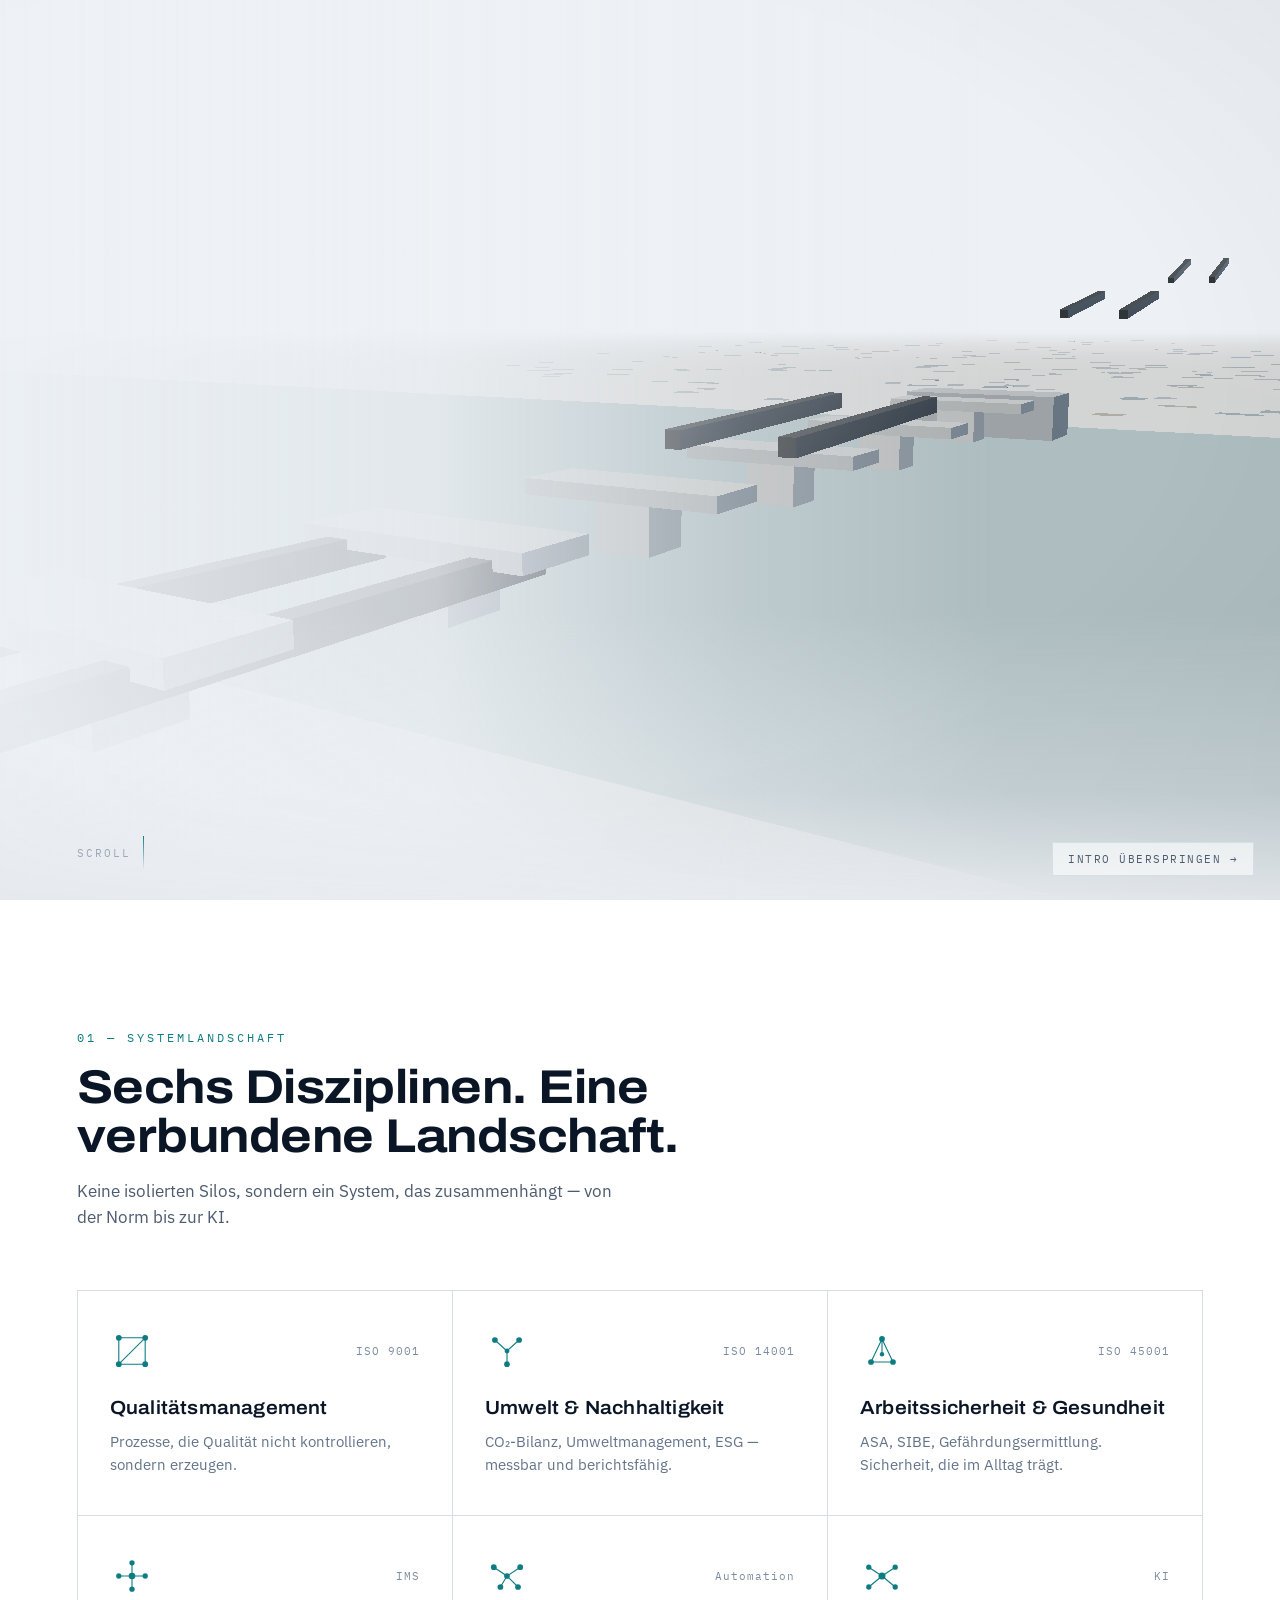
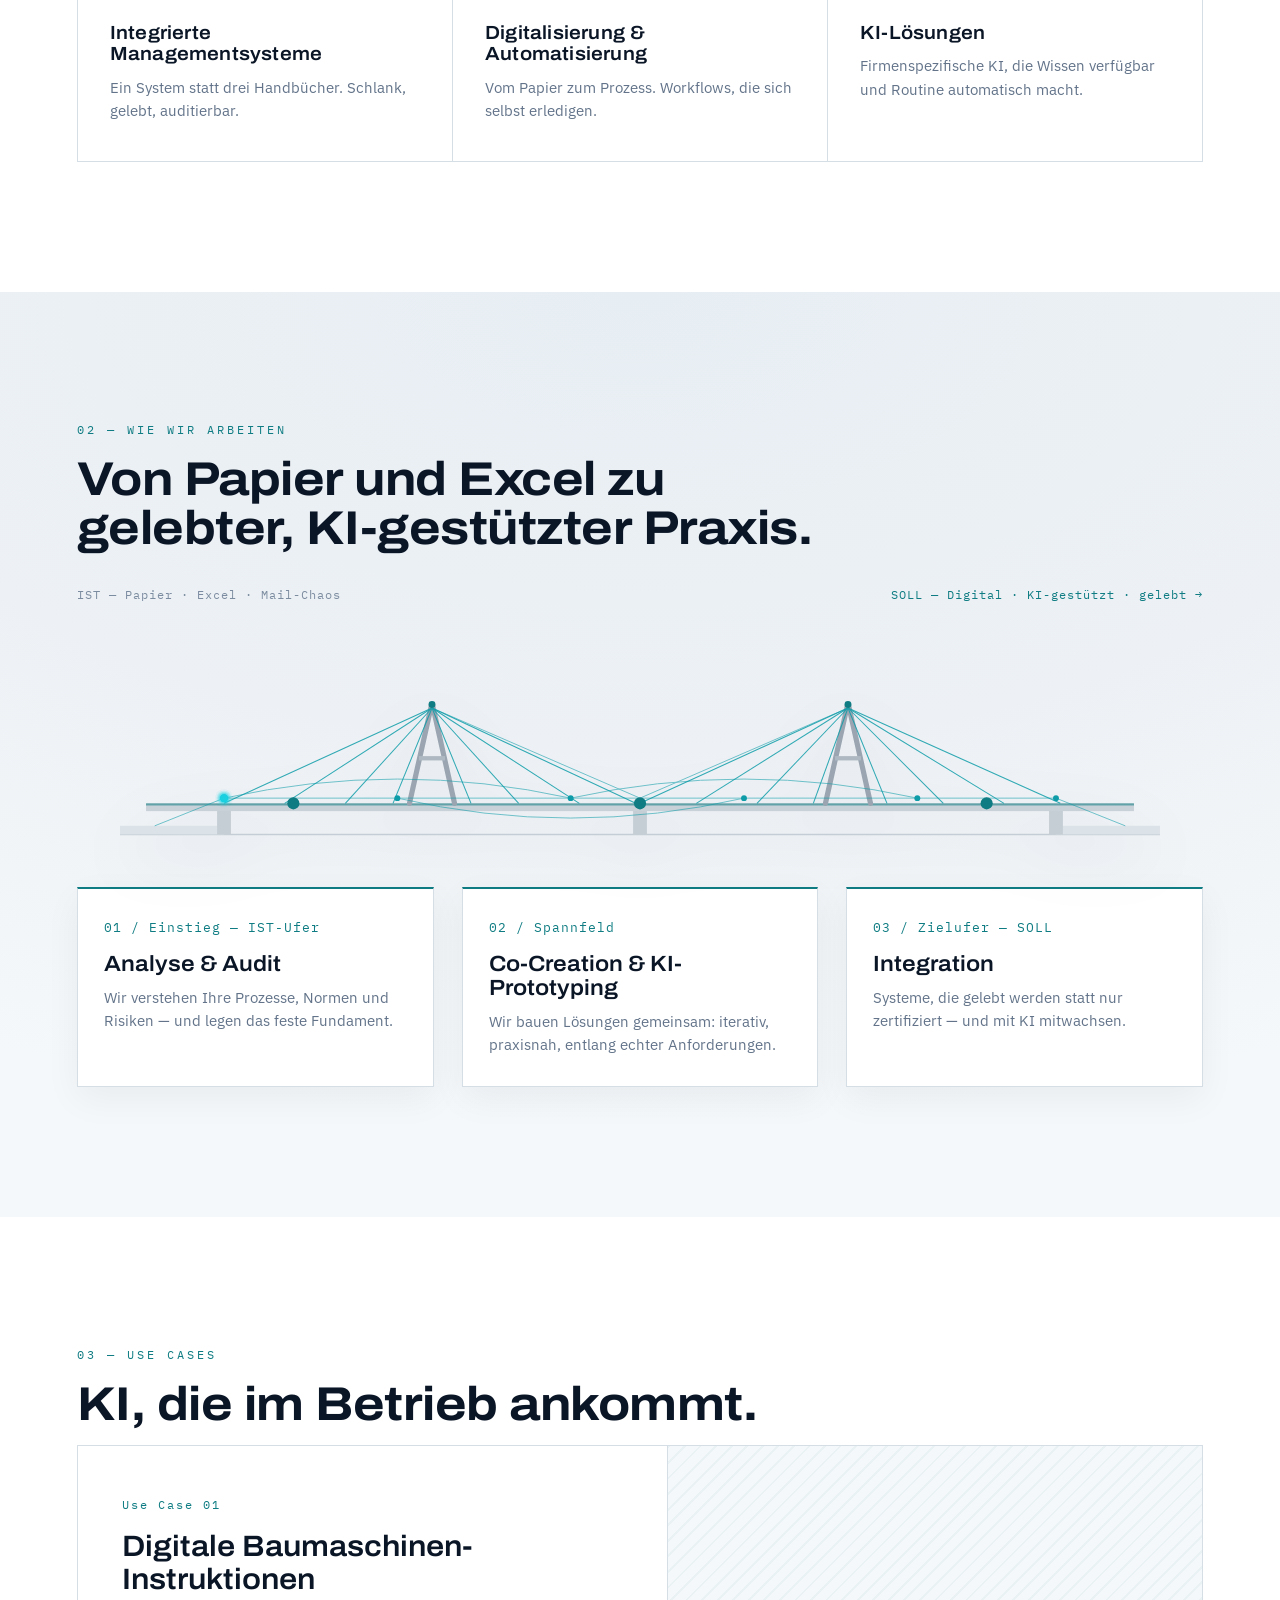
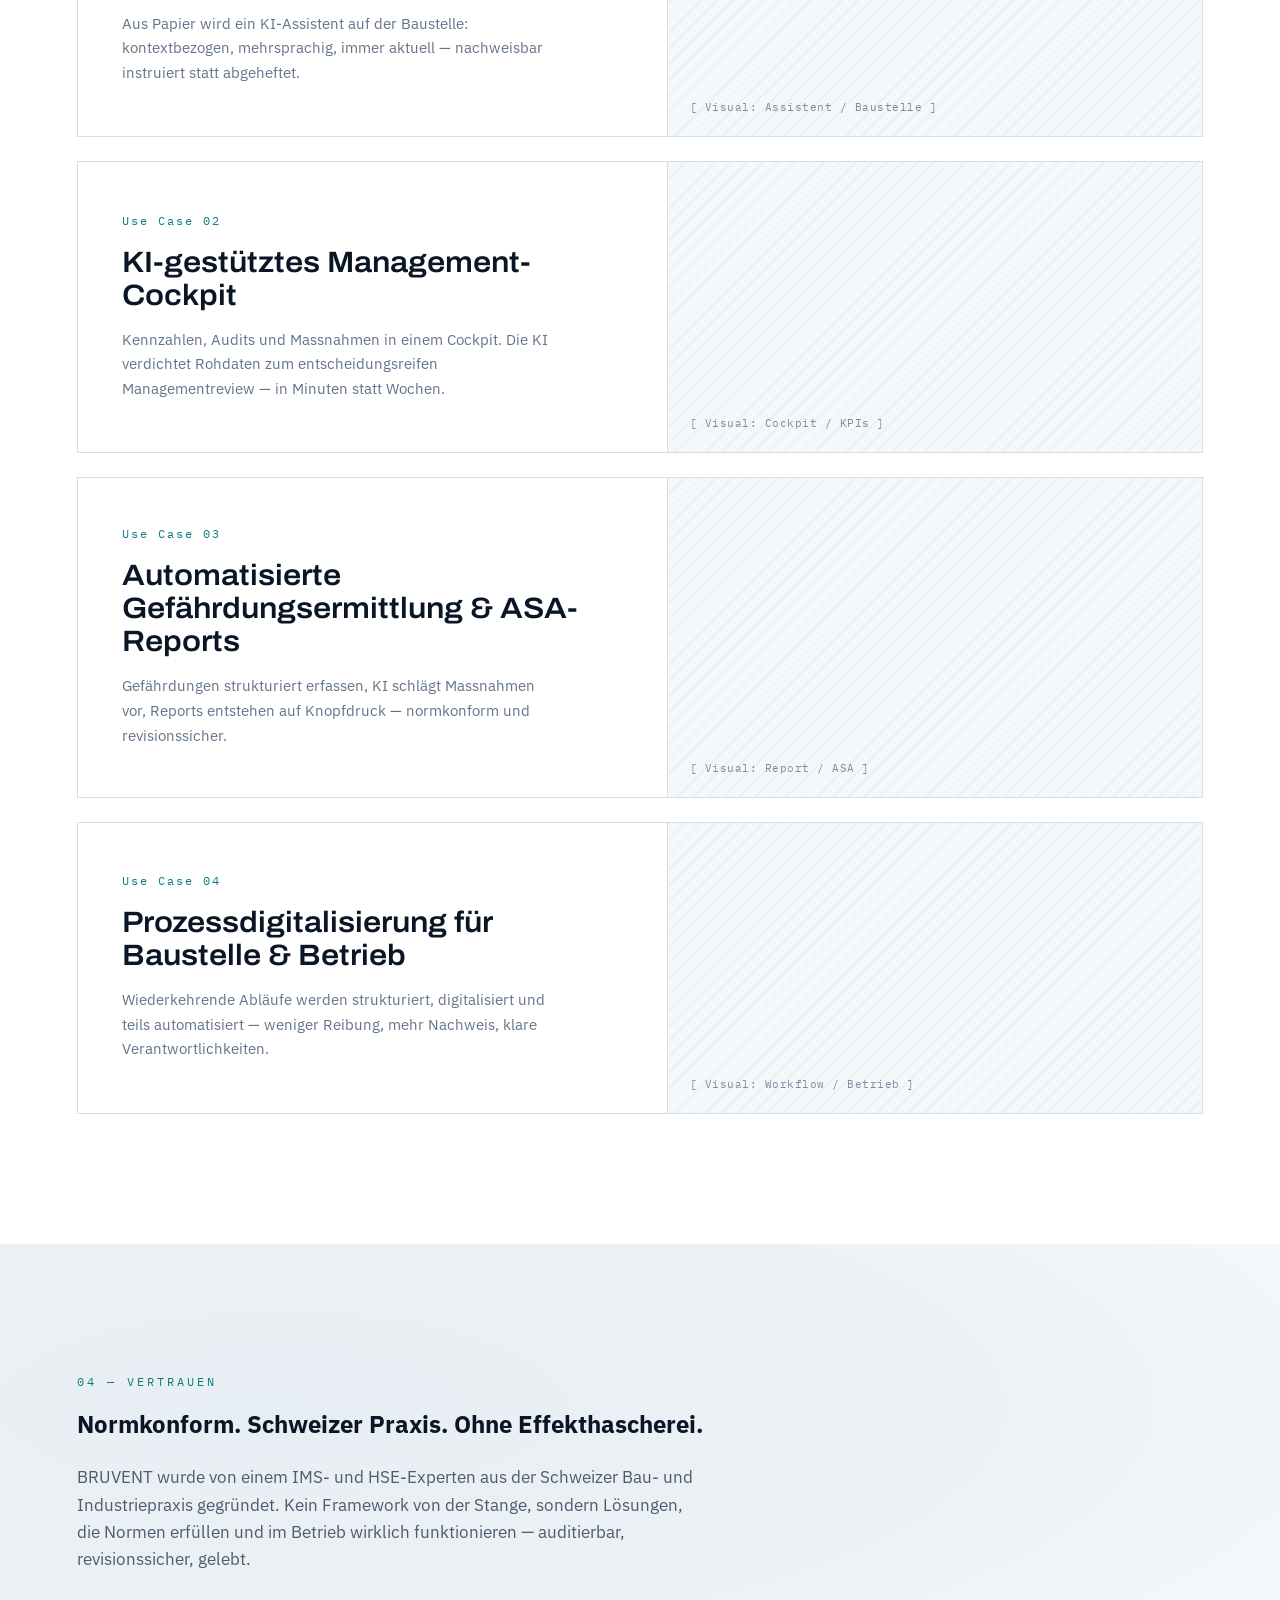
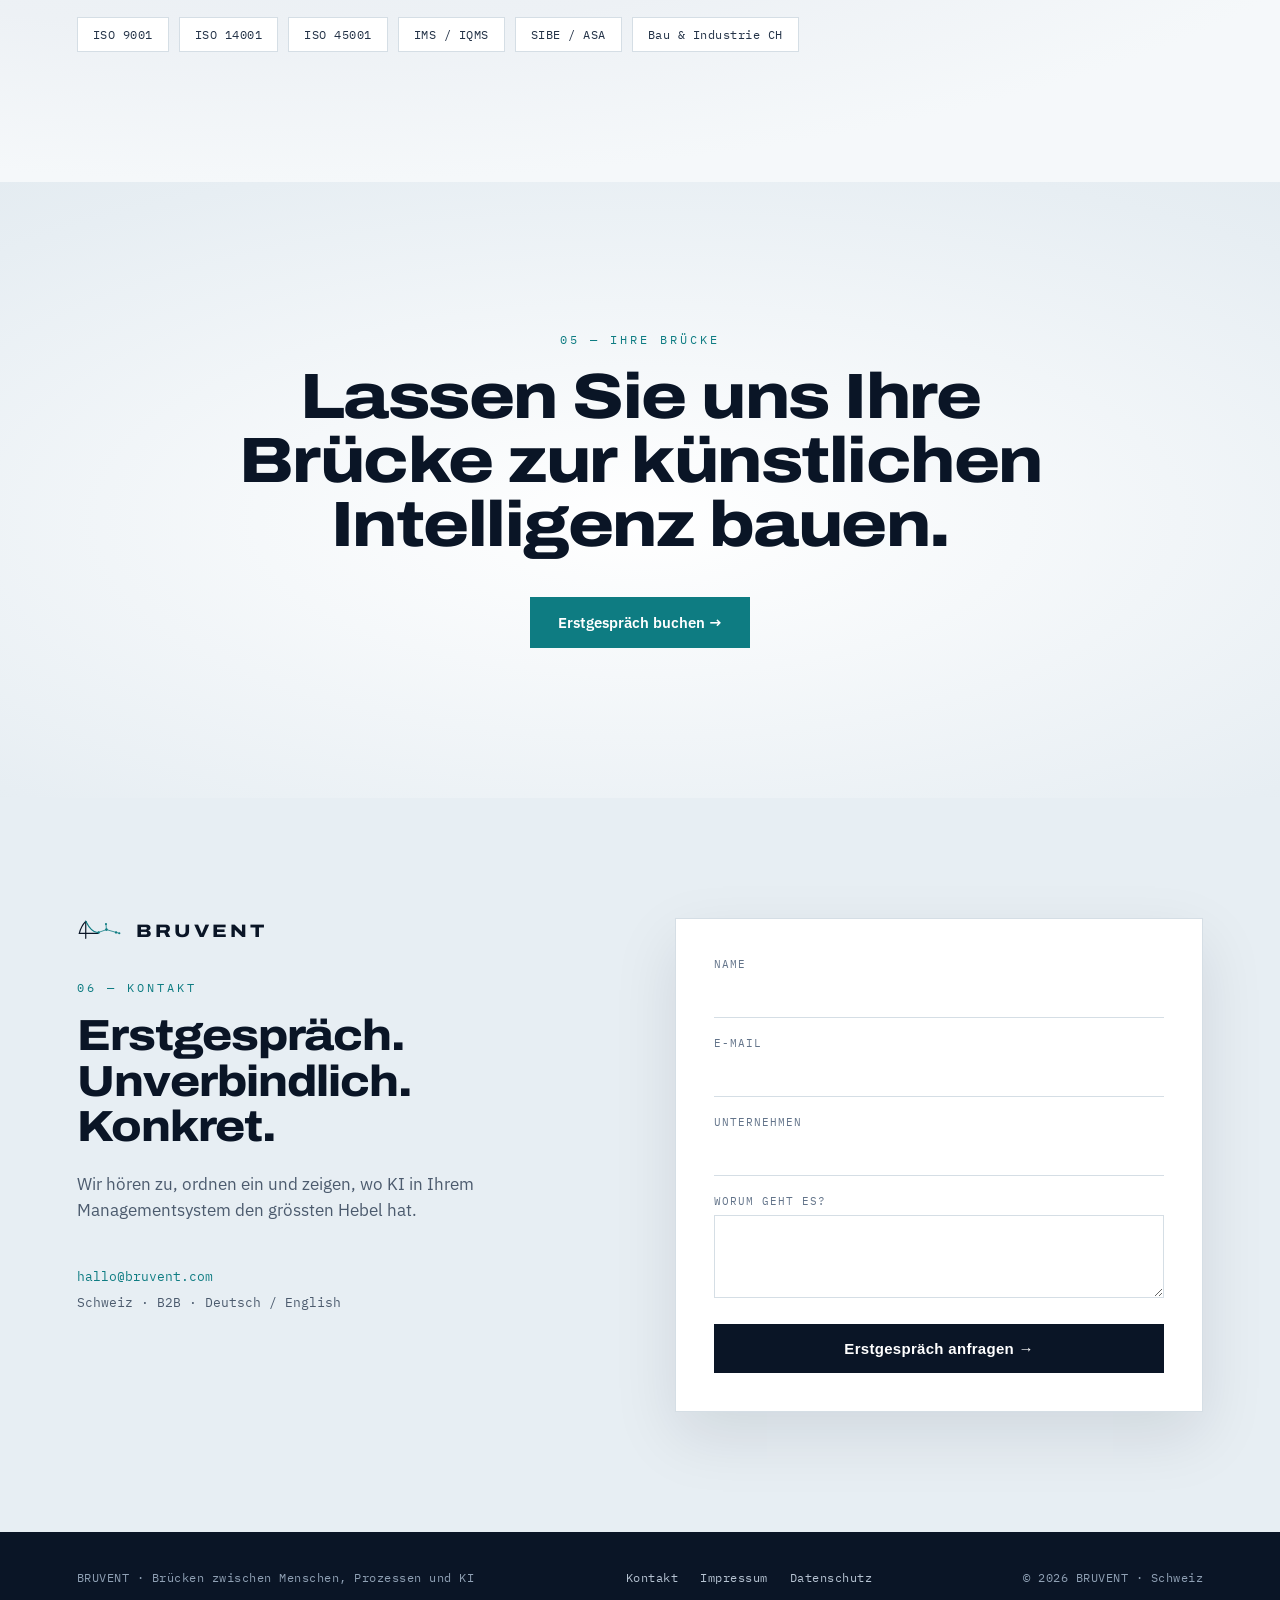
==== commit 0fc9dafc: "Rebrand Bridgent → Bruvent; add Impressum, Datenschutz, working contact form - Rename brand across i" ====
--- a/index.html
+++ b/index.html
@@ -3,11 +3,11 @@
 <head>
 <meta charset="utf-8">
 <meta name="viewport" content="width=device-width, initial-scale=1">
-<title>BRIDGENT — Wo Struktur auf Intelligenz trifft</title>
-<meta name="description" content="BRIDGENT baut Brücken zwischen Managementsystemen und künstlicher Intelligenz — Beratung für Qualität, Umwelt, Sicherheit und digitale Transformation, mit Lösungen, die schwerpunktmässig mit KI entstehen.">
-<meta name="theme-color" content="#03060E">
+<title>BRUVENT — Wo Struktur auf Intelligenz trifft</title>
+<meta name="description" content="BRUVENT baut Brücken zwischen Managementsystemen und künstlicher Intelligenz — Beratung für Qualität, Umwelt, Sicherheit und digitale Transformation, mit Lösungen, die schwerpunktmässig mit KI entstehen.">
+<meta name="theme-color" content="#EDF1F5">
 <link rel="icon" type="image/svg+xml" href="./assets/favicon.svg">
-<meta property="og:title" content="BRIDGENT — Wo Struktur auf Intelligenz trifft">
+<meta property="og:title" content="BRUVENT — Wo Struktur auf Intelligenz trifft">
 <meta property="og:description" content="Brücken zwischen Managementsystemen und künstlicher Intelligenz. Schweizer Beratung für Qualität, Umwelt, Sicherheit und KI.">
 <meta property="og:type" content="website">
 <link rel="preconnect" href="https://fonts.googleapis.com">
@@ -28,7 +28,7 @@
       </svg>
     </div>
     <div class="pre-bars" aria-hidden="true"><span></span><span></span><span></span><span></span><span></span></div>
-    <div class="pre-label">BRIDGENT · Struktur trifft Intelligenz</div>
+    <div class="pre-label">BRUVENT · Struktur trifft Intelligenz</div>
     <div class="pre-count">000%</div>
   </div>
 
@@ -39,7 +39,7 @@
   <div id="intro-titles" aria-hidden="true">
     <svg class="sig" viewBox="0 0 1000 300" preserveAspectRatio="xMidYMid meet">
       <text class="sig-b" x="500" y="130" text-anchor="middle" dominant-baseline="central">B</text>
-      <text class="sig-word" x="500" y="130" text-anchor="middle" dominant-baseline="central">BRIDGENT</text>
+      <text class="sig-word" x="500" y="130" text-anchor="middle" dominant-baseline="central">BRUVENT</text>
       <text class="sig-sub" x="500" y="216" text-anchor="middle">Struktur trifft Intelligenz</text>
     </svg>
   </div>
@@ -47,13 +47,13 @@
 
   <!-- ============ NAV ============ -->
   <nav class="nav">
-    <a class="nav__brand" href="#top" aria-label="BRIDGENT — Startseite">
+    <a class="nav__brand" href="#top" aria-label="BRUVENT — Startseite">
       <svg width="42" height="24" viewBox="0 0 100 56" fill="none" aria-hidden="true">
         <g stroke="#5A6B7C" stroke-width="2.6" stroke-linecap="round" stroke-linejoin="round" fill="none"><line x1="19" y1="7" x2="19" y2="44"/><line x1="5" y1="33" x2="46" y2="33"/><path d="M19 7 Q9 17 5 33"/><path d="M19 7 Q33 34 47 31" stroke="#0E9CA8"/></g>
         <g stroke="#0E7C82" stroke-width="1.7" fill="none"><line x1="47" y1="31" x2="64" y2="25"/><line x1="64" y1="25" x2="85" y2="31"/><line x1="64" y1="25" x2="63" y2="13"/><line x1="85" y1="31" x2="92" y2="33"/></g>
         <g fill="#0E7C82"><circle cx="47" cy="31" r="2.6"/><circle cx="64" cy="25" r="2.8"/><circle cx="85" cy="31" r="2.6"/><circle cx="63" cy="13" r="2.3"/><circle cx="92" cy="33" r="2.3"/></g>
       </svg>
-      <span class="brand-name">BRIDGENT</span>
+      <span class="brand-name">BRUVENT</span>
     </a>
     <div class="nav__right">
       <div class="nav__links">
@@ -75,7 +75,7 @@
       <div>
         <div class="hero__tag reveal" data-hero-reveal><span class="tick"></span>Qualität · Umwelt · Sicherheit · KI</div>
         <h1 class="reveal" data-hero-reveal>Wo <span class="hl">Struktur</span> auf <span class="hl">Intelligenz</span> trifft.</h1>
-        <p class="hero__lead reveal" data-hero-reveal>BRIDGENT baut Brücken zwischen Managementsystemen und künstlicher Intelligenz — Beratung für Qualität, Umwelt, Sicherheit und digitale Transformation, mit Lösungen, die schwerpunktmässig mit KI entstehen.</p>
+        <p class="hero__lead reveal" data-hero-reveal>BRUVENT baut Brücken zwischen Managementsystemen und künstlicher Intelligenz — Beratung für Qualität, Umwelt, Sicherheit und digitale Transformation, mit Lösungen, die schwerpunktmässig mit KI entstehen.</p>
         <div class="hero__actions reveal" data-hero-reveal>
           <a href="#kontakt" class="btn btn--accent">Erstgespräch buchen →</a>
           <a href="#usecases" class="btn btn--ghost">Use Cases entdecken</a>
@@ -264,7 +264,7 @@
     <div class="wrap">
       <span class="eyebrow mb" data-reveal>04 — Vertrauen</span>
       <h2 data-reveal>Normkonform. Schweizer Praxis. Ohne Effekthascherei.</h2>
-      <p data-reveal>BRIDGENT wurde von einem IMS- und HSE-Experten aus der Schweizer Bau- und Industriepraxis gegründet. Kein Framework von der Stange, sondern Lösungen, die Normen erfüllen und im Betrieb wirklich funktionieren — auditierbar, revisionssicher, gelebt.</p>
+      <p data-reveal>BRUVENT wurde von einem IMS- und HSE-Experten aus der Schweizer Bau- und Industriepraxis gegründet. Kein Framework von der Stange, sondern Lösungen, die Normen erfüllen und im Betrieb wirklich funktionieren — auditierbar, revisionssicher, gelebt.</p>
       <div class="chips" data-reveal-stagger>
         <span class="chip">ISO 9001</span>
         <span class="chip">ISO 14001</span>
@@ -295,13 +295,13 @@
             <g stroke="#0E7C82" stroke-width="1.7" fill="none"><line x1="47" y1="31" x2="64" y2="25"/><line x1="64" y1="25" x2="85" y2="31"/><line x1="64" y1="25" x2="63" y2="13"/><line x1="85" y1="31" x2="92" y2="33"/></g>
             <g fill="#0E7C82"><circle cx="47" cy="31" r="2.6"/><circle cx="64" cy="25" r="2.8"/><circle cx="85" cy="31" r="2.6"/><circle cx="63" cy="13" r="2.3"/><circle cx="92" cy="33" r="2.3"/></g>
           </svg>
-          <span class="brand-name">BRIDGENT</span>
+          <span class="brand-name">BRUVENT</span>
         </div>
         <span class="eyebrow mb" data-reveal>06 — Kontakt</span>
         <h2 data-reveal>Erstgespräch. Unverbindlich. Konkret.</h2>
         <p class="kontakt__lead" data-reveal>Wir hören zu, ordnen ein und zeigen, wo KI in Ihrem Managementsystem den grössten Hebel hat.</p>
         <div class="kontakt__meta" data-reveal>
-          <div><a href="mailto:hallo@bridgent.ch">hallo@bridgent.ch</a></div>
+          <div><a href="mailto:hallo@bruvent.com">hallo@bruvent.com</a></div>
           <div>Schweiz · B2B · Deutsch / English</div>
         </div>
       </div>
@@ -311,7 +311,7 @@
           <h3>Danke — Brücke im Bau.</h3>
           <p>Wir melden uns innert zwei Arbeitstagen bei Ihnen.</p>
         </div>
-        <form class="form" id="contactForm" novalidate>
+        <form class="form" id="contactForm" novalidate data-endpoint="" data-mailto="hallo@bruvent.com">
           <div class="field"><label for="f-name">Name</label><input id="f-name" name="name" required></div>
           <div class="field"><label for="f-mail">E-Mail</label><input id="f-mail" name="email" type="email" required></div>
           <div class="field"><label for="f-comp">Unternehmen</label><input id="f-comp" name="company"></div>
@@ -326,8 +326,13 @@
 
   <footer class="footer">
     <div class="footer__inner">
-      <span>BRIDGENT · Brücken zwischen Menschen, Prozessen und KI</span>
-      <span>© 2026 · Schweiz</span>
+      <span>BRUVENT · Brücken zwischen Menschen, Prozessen und KI</span>
+      <nav class="footer__links" aria-label="Rechtliches">
+        <a href="#kontakt">Kontakt</a>
+        <a href="./impressum.html">Impressum</a>
+        <a href="./datenschutz.html">Datenschutz</a>
+      </nav>
+      <span>© 2026 BRUVENT · Schweiz</span>
     </div>
   </footer>
 
@@ -340,9 +345,9 @@
   <script type="module" src="./js/main.js"></script>
   <!-- watchdog: if the module or Three.js fails to load, still reveal the site -->
   <script>
-    window.__bridgentBooted = false;
+    window.__bruventBooted = false;
     setTimeout(function () {
-      if (window.__bridgentBooted) return;
+      if (window.__bruventBooted) return;
       document.body.classList.add('no-webgl');
       document.documentElement.classList.remove('no-js');
       var pre = document.getElementById('preloader');
--- a/css/style.css
+++ b/css/style.css
@@ -1,5 +1,5 @@
 /* ============================================================
-   BRIDGENT — Cinematic Brand Experience
+   BRUVENT — Cinematic Brand Experience
    Art direction: light architectural daylight — off-white,
    concrete, brushed steel, with a controlled teal-cyan accent.
    ============================================================ */
@@ -92,7 +92,7 @@
 #intro-titles{position:fixed;inset:0;z-index:60;pointer-events:none;opacity:0;display:flex;align-items:center;justify-content:center;transition:opacity .6s ease;}
 #intro-titles.on{opacity:1;}
 #intro-titles.gone{opacity:0;visibility:hidden;}
-/* the lines collide at the centre → it flashes into a B → BRIDGENT (holds ~3s) */
+/* the lines collide at the centre → it flashes into a B → BRUVENT (holds ~3s) */
 .sig{width:min(66vw,720px);height:auto;overflow:visible;}
 .sig-b{font-family:var(--disp);font-weight:800;font-size:158px;fill:var(--accent-deep);opacity:0;transform-box:fill-box;transform-origin:center;filter:drop-shadow(0 0 14px rgba(24,208,224,0.85));}
 .sig-word{font-family:var(--disp);font-weight:700;font-stretch:112%;font-size:118px;letter-spacing:1px;fill:rgba(18,38,52,0.95);opacity:0;transform-box:fill-box;transform-origin:center;}
@@ -282,7 +282,31 @@
 
 /* --- Footer (deep ink for grounding) --- */
 .footer{background:var(--ink);padding:38px var(--pad-x);position:relative;z-index:2;}
-.footer__inner{max-width:var(--maxw);margin:0 auto;display:flex;justify-content:space-between;flex-wrap:wrap;gap:16px;font-family:var(--mono);font-size:12px;color:#8FA0B4;letter-spacing:.5px;}
+.footer__inner{max-width:var(--maxw);margin:0 auto;display:flex;justify-content:space-between;align-items:center;flex-wrap:wrap;gap:16px 28px;font-family:var(--mono);font-size:12px;color:#8FA0B4;letter-spacing:.5px;}
+.footer__links{display:flex;gap:22px;flex-wrap:wrap;}
+.footer__links a{color:#B7C4D3;letter-spacing:.5px;}
+.footer__links a:hover{color:var(--accent-bright);}
+.footer__links a[aria-current="page"]{color:#fff;}
+
+/* ============================================================
+   LEGAL PAGES (Impressum / Datenschutz)
+   ============================================================ */
+body.legal-page{background:var(--bg);min-height:100vh;display:flex;flex-direction:column;}
+.nav--legal{position:sticky;top:0;transform:none;background:rgba(237,241,245,0.86);-webkit-backdrop-filter:blur(10px);backdrop-filter:blur(10px);border-bottom:1px solid var(--line-soft);}
+.legal{flex:1;max-width:820px;width:100%;margin:0 auto;padding:64px var(--pad-x) 96px;}
+.legal__head{padding-bottom:26px;border-bottom:1px solid var(--line);margin-bottom:32px;}
+.legal__head h1{font-family:var(--disp);font-weight:800;font-size:clamp(34px,6vw,54px);line-height:1.04;letter-spacing:-.01em;margin:.3em 0 0;color:var(--ink);}
+.legal__lead{color:var(--muted);font-size:16px;line-height:1.65;max-width:60ch;margin:.9em 0 0;}
+.legal__note{background:var(--panel-2);border:1px solid var(--line);border-left:3px solid var(--accent);border-radius:10px;padding:14px 18px;font-size:14px;color:var(--ink-2);margin-bottom:34px;line-height:1.6;}
+.legal__note code{font-family:var(--mono);font-size:12.5px;background:rgba(14,124,130,.1);color:var(--accent-deep);padding:1px 6px;border-radius:5px;}
+.legal__block{margin-bottom:30px;}
+.legal__block h2{font-family:var(--disp);font-weight:700;font-size:20px;letter-spacing:-.005em;color:var(--ink);margin:0 0 .5em;}
+.legal__block p{color:var(--ink-2);font-size:15.5px;line-height:1.72;margin:0 0 .8em;max-width:68ch;}
+.legal__updated{font-family:var(--mono);font-size:12px;letter-spacing:1px;color:var(--muted-3);text-transform:uppercase;margin-top:40px;padding-top:22px;border-top:1px solid var(--line);}
+@media (max-width:560px){
+  .legal{padding-top:40px;}
+  .nav--legal .nav__cta{padding:8px 12px;font-size:12px;}
+}
 
 /* ============================================================
    LIVING WORLD BEHIND CONTENT (desktop only)
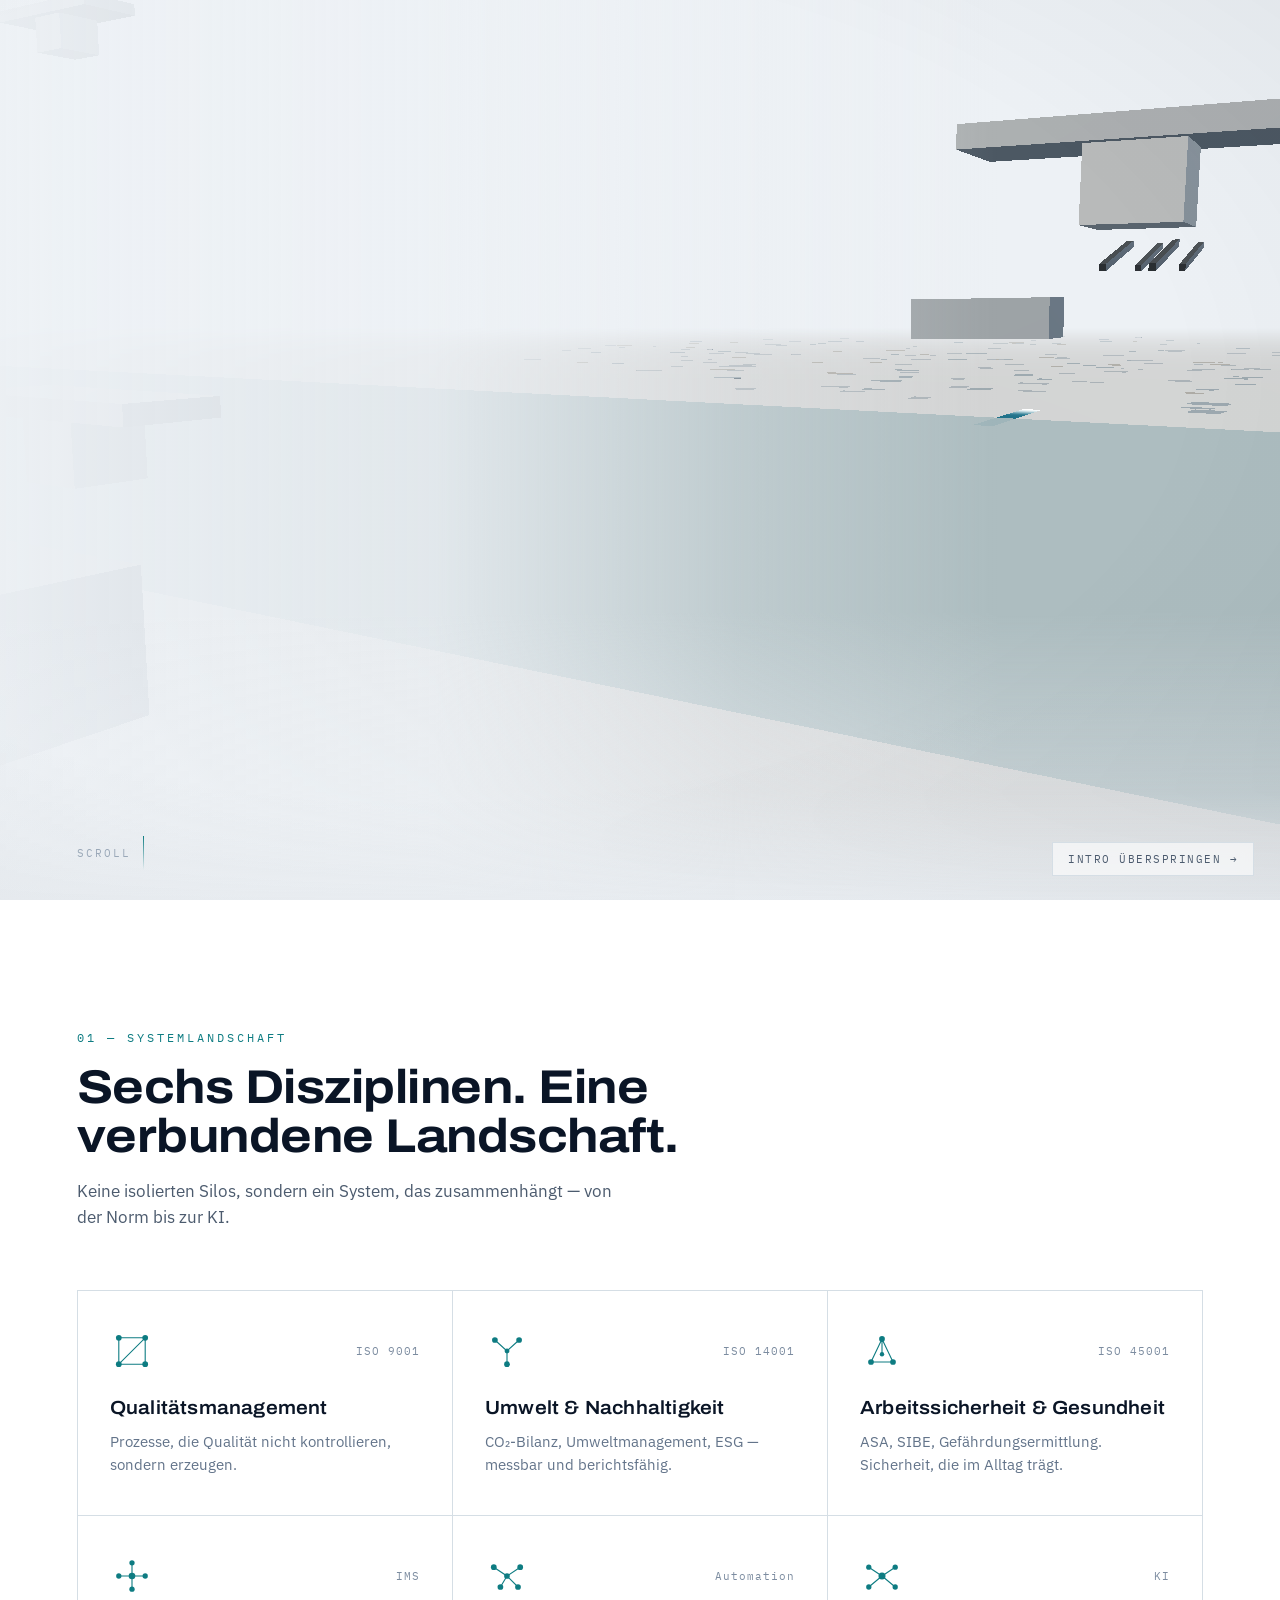
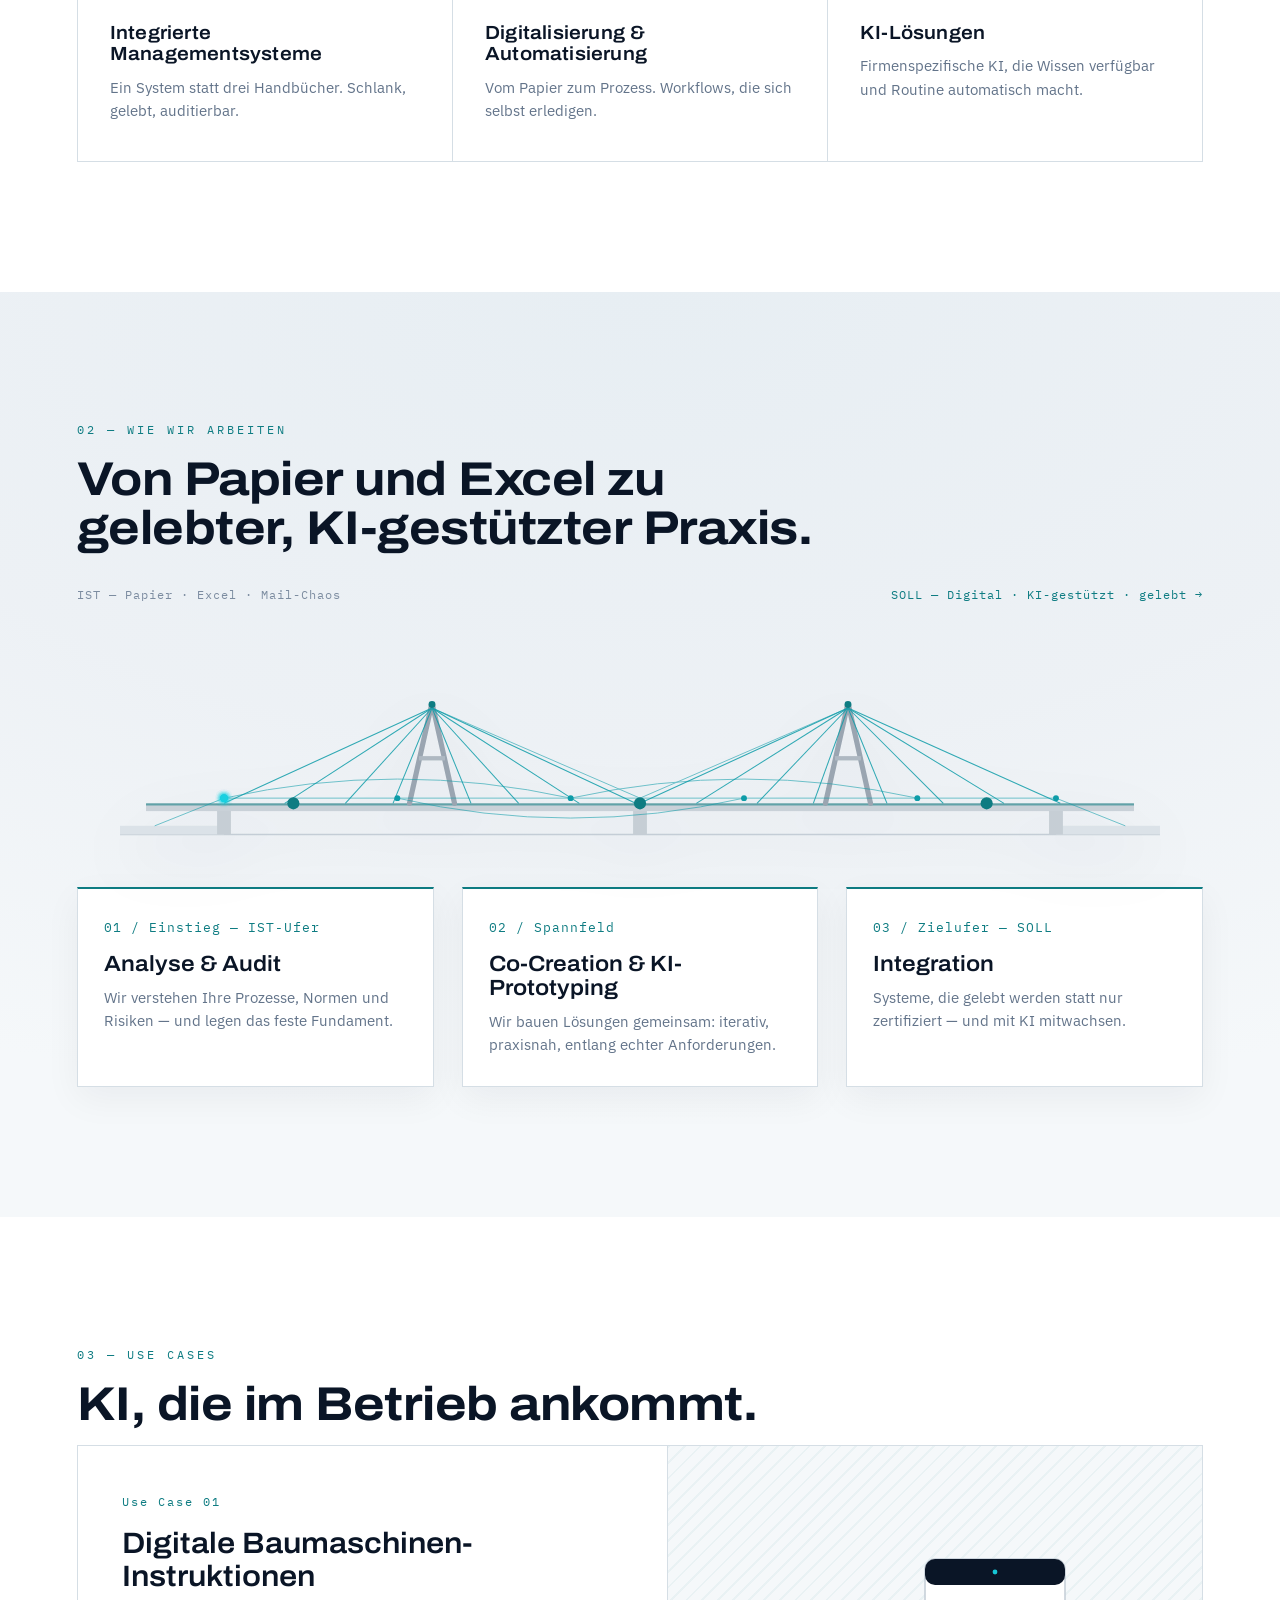
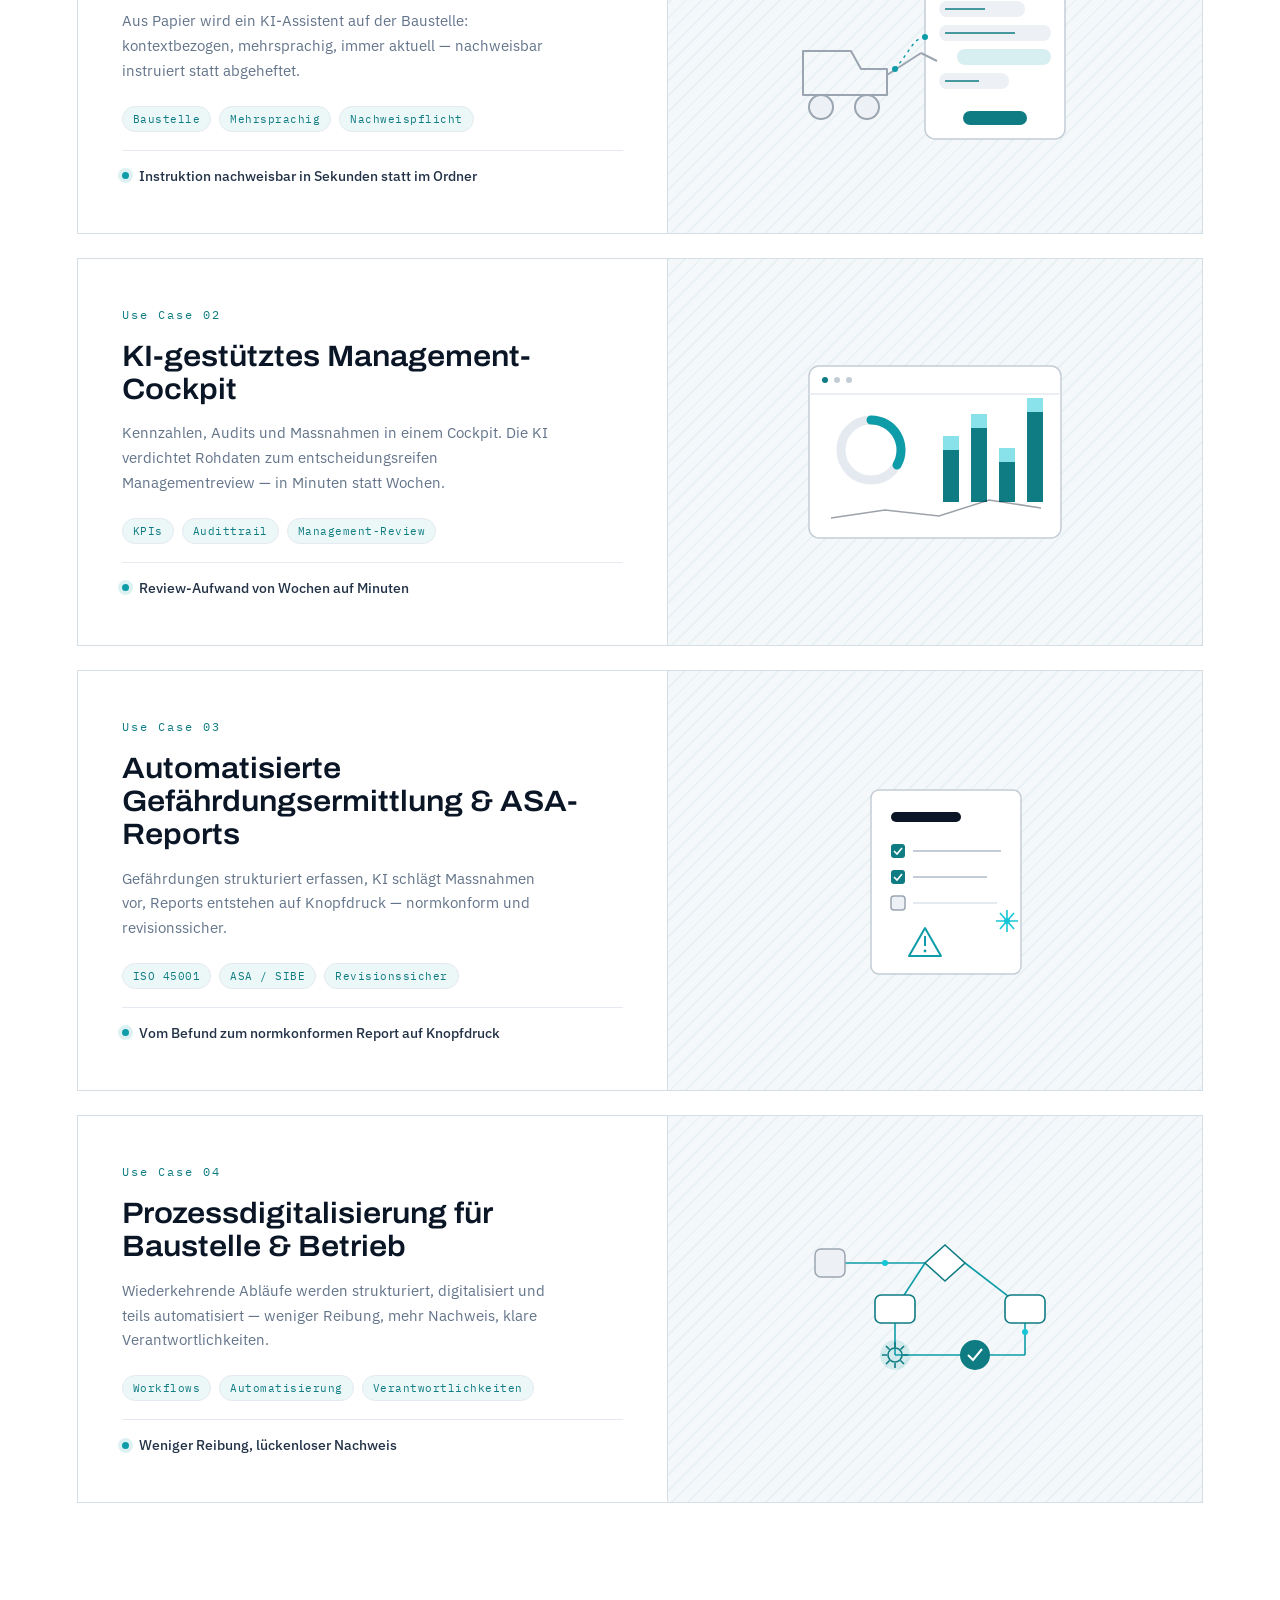
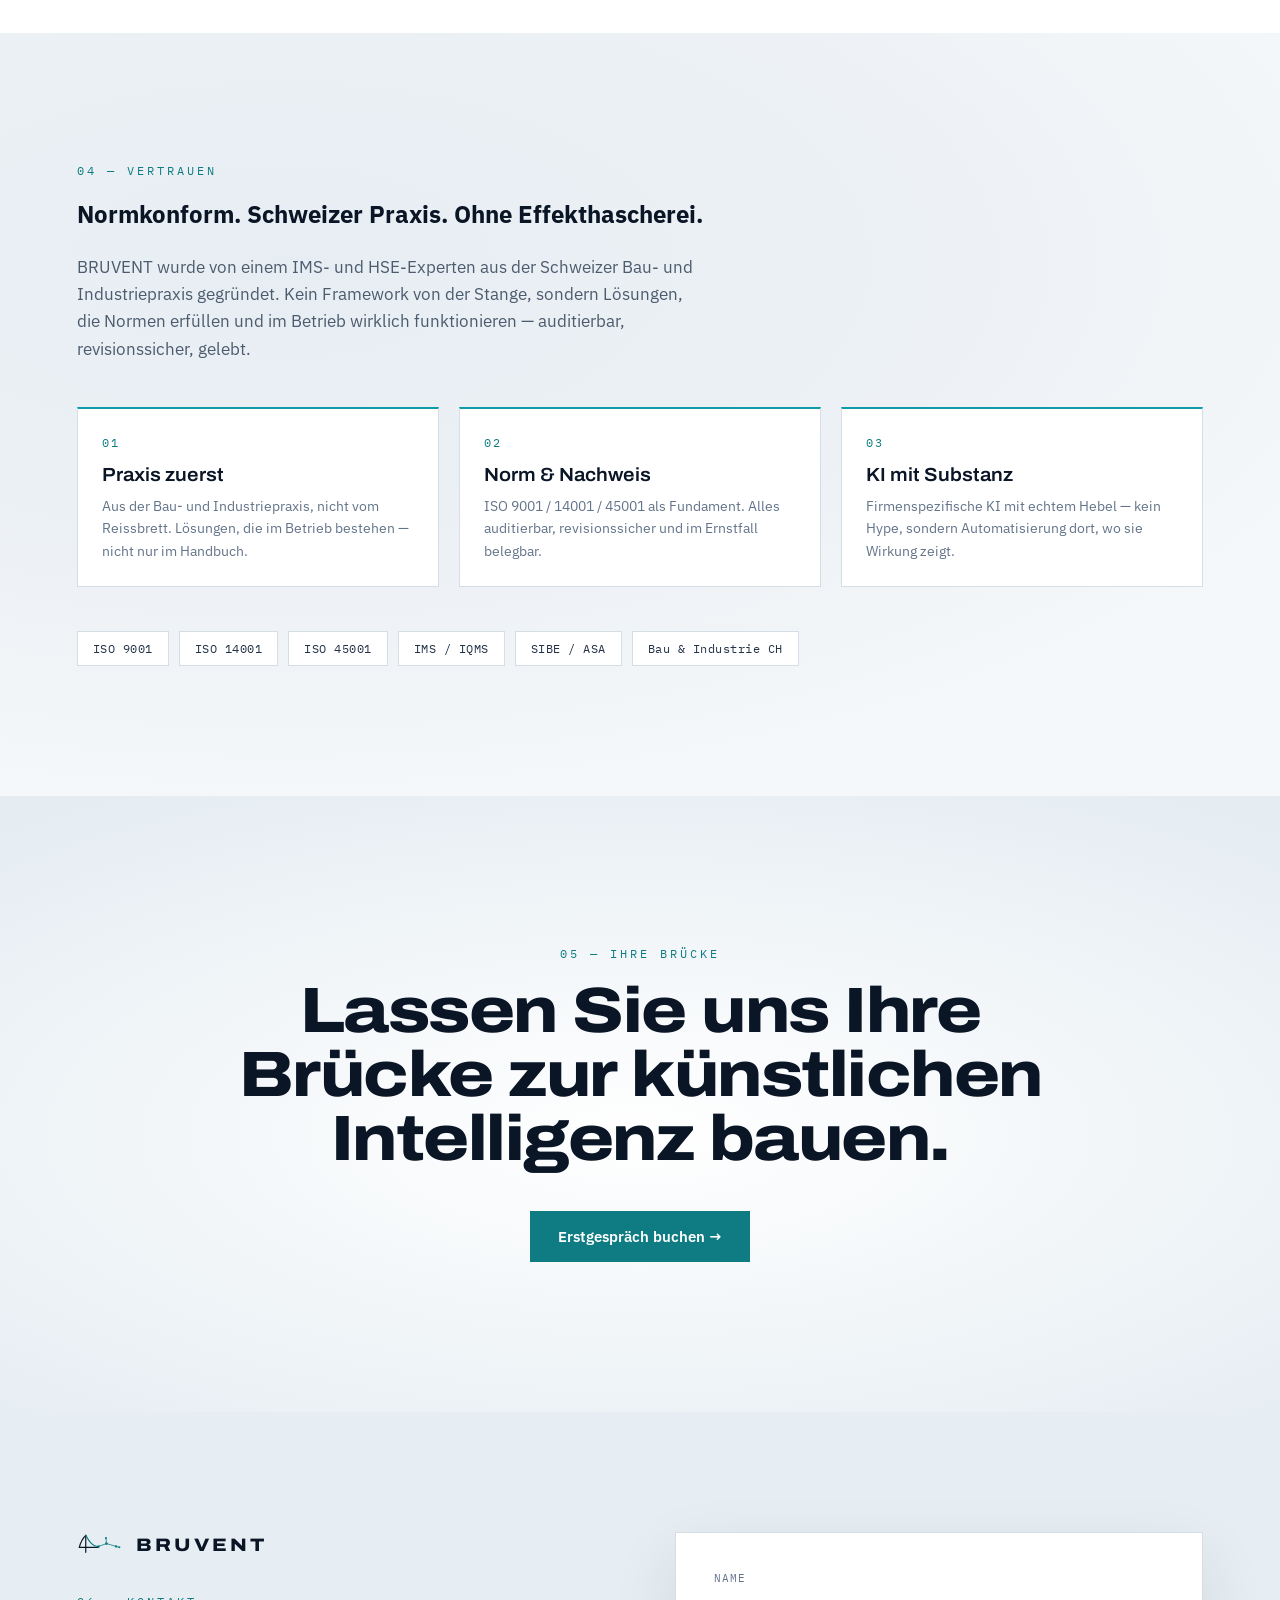
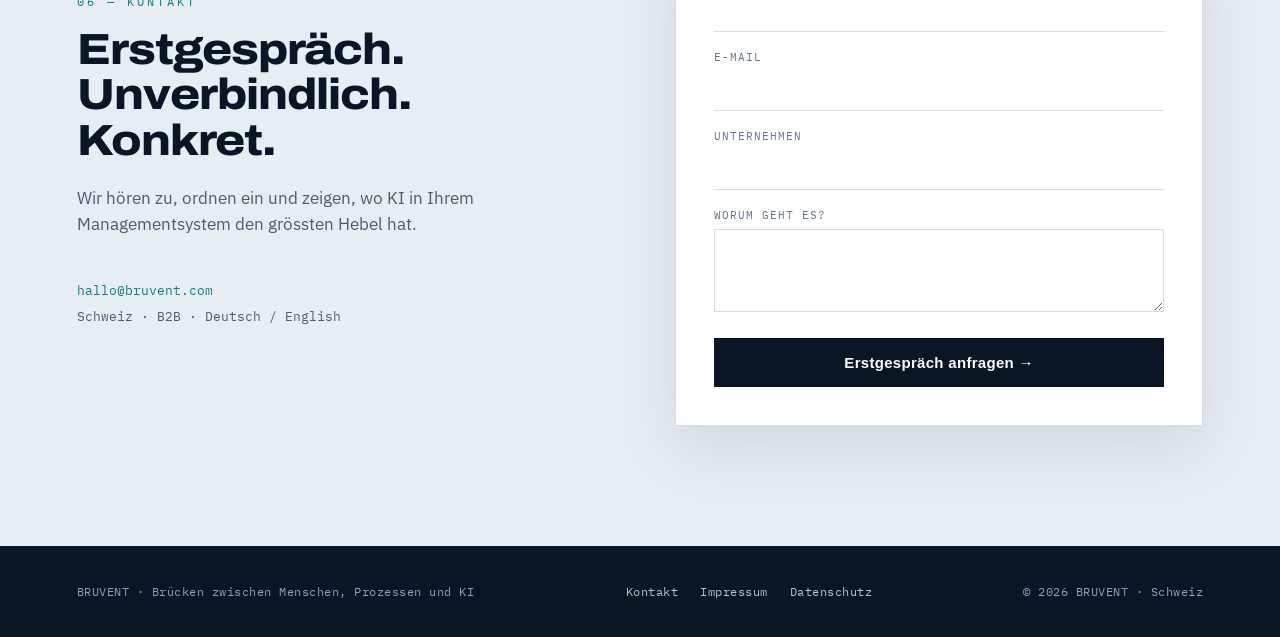
==== commit 5756d729: "Finish Use Cases and Vertrauen sections - Use Cases: replace the [ Visual: … ] placeholders with bes" ====
--- a/index.html
+++ b/index.html
@@ -240,20 +240,142 @@
       </div>
       <div class="cases">
         <article class="case" data-reveal>
-          <div class="case__body"><div class="case__num">Use Case 01</div><h3>Digitale Baumaschinen-Instruktionen</h3><p>Aus Papier wird ein KI-Assistent auf der Baustelle: kontextbezogen, mehrsprachig, immer aktuell — nachweisbar instruiert statt abgeheftet.</p></div>
-          <div class="case__visual"><span>[ Visual: Assistent / Baustelle ]</span></div>
+          <div class="case__body">
+            <div class="case__num">Use Case 01</div>
+            <h3>Digitale Baumaschinen-Instruktionen</h3>
+            <p>Aus Papier wird ein KI-Assistent auf der Baustelle: kontextbezogen, mehrsprachig, immer aktuell — nachweisbar instruiert statt abgeheftet.</p>
+            <div class="case__tags"><span>Baustelle</span><span>Mehrsprachig</span><span>Nachweispflicht</span></div>
+            <div class="case__result">Instruktion nachweisbar in Sekunden statt im Ordner</div>
+          </div>
+          <div class="case__visual">
+            <svg class="case__art" viewBox="0 0 320 240" fill="none" aria-hidden="true">
+              <!-- tablet -->
+              <rect x="150" y="40" width="140" height="180" rx="10" fill="#FFFFFF" stroke="#c4cdd6" stroke-width="1.5"/>
+              <rect x="150" y="40" width="140" height="26" rx="10" fill="#0A1526"/>
+              <circle cx="220" cy="53" r="2.4" fill="#16C6D6"/>
+              <!-- chat bubbles -->
+              <rect x="164" y="82" width="86" height="16" rx="8" fill="#EDF1F5"/>
+              <rect x="164" y="106" width="112" height="16" rx="8" fill="#EDF1F5"/>
+              <rect x="182" y="130" width="94" height="16" rx="8" fill="#0E9CA8" opacity="0.16"/>
+              <rect x="164" y="154" width="70" height="16" rx="8" fill="#EDF1F5"/>
+              <g stroke="#0E7C82" stroke-width="1.4"><line x1="170" y1="90" x2="210" y2="90"/><line x1="170" y1="114" x2="240" y2="114"/><line x1="170" y1="162" x2="204" y2="162"/></g>
+              <rect x="188" y="192" width="64" height="14" rx="7" fill="#0E7C82"/>
+              <!-- machine / excavator -->
+              <g stroke="#9aa5b1" stroke-width="2" stroke-linejoin="round" fill="none">
+                <path d="M28 176 h84 v-26 h-26 l-10 -18 h-48 z"/>
+                <path d="M112 156 l34 -22"/>
+                <path d="M146 134 l16 8"/>
+              </g>
+              <circle cx="46" cy="188" r="12" fill="#EDF1F5" stroke="#9aa5b1" stroke-width="2"/>
+              <circle cx="92" cy="188" r="12" fill="#EDF1F5" stroke="#9aa5b1" stroke-width="2"/>
+              <!-- link machine → tablet -->
+              <path d="M120 150 C138 128 138 120 150 118" stroke="#0E9CA8" stroke-width="1.4" stroke-dasharray="3 4"/>
+              <circle cx="120" cy="150" r="3" fill="#0E9CA8"/><circle cx="150" cy="118" r="3" fill="#0E9CA8"/>
+            </svg>
+          </div>
         </article>
         <article class="case" data-reveal>
-          <div class="case__body"><div class="case__num">Use Case 02</div><h3>KI-gestütztes Management-Cockpit</h3><p>Kennzahlen, Audits und Massnahmen in einem Cockpit. Die KI verdichtet Rohdaten zum entscheidungsreifen Managementreview — in Minuten statt Wochen.</p></div>
-          <div class="case__visual"><span>[ Visual: Cockpit / KPIs ]</span></div>
+          <div class="case__body">
+            <div class="case__num">Use Case 02</div>
+            <h3>KI-gestütztes Management-Cockpit</h3>
+            <p>Kennzahlen, Audits und Massnahmen in einem Cockpit. Die KI verdichtet Rohdaten zum entscheidungsreifen Managementreview — in Minuten statt Wochen.</p>
+            <div class="case__tags"><span>KPIs</span><span>Audittrail</span><span>Management-Review</span></div>
+            <div class="case__result">Review-Aufwand von Wochen auf Minuten</div>
+          </div>
+          <div class="case__visual">
+            <svg class="case__art" viewBox="0 0 320 240" fill="none" aria-hidden="true">
+              <rect x="34" y="34" width="252" height="172" rx="10" fill="#FFFFFF" stroke="#c4cdd6" stroke-width="1.5"/>
+              <line x1="34" y1="62" x2="286" y2="62" stroke="#e4eaef" stroke-width="1.5"/>
+              <circle cx="50" cy="48" r="3" fill="#0E7C82"/><circle cx="62" cy="48" r="3" fill="#c4cdd6"/><circle cx="74" cy="48" r="3" fill="#c4cdd6"/>
+              <!-- donut KPI -->
+              <circle cx="96" cy="118" r="30" stroke="#e4eaef" stroke-width="9" fill="none"/>
+              <path d="M96 88 a30 30 0 0 1 26 45" stroke="#0E9CA8" stroke-width="9" fill="none" stroke-linecap="round"/>
+              <!-- bars -->
+              <g fill="#0E7C82">
+                <rect x="168" y="118" width="16" height="52"/>
+                <rect x="196" y="96" width="16" height="74"/>
+                <rect x="224" y="130" width="16" height="40"/>
+                <rect x="252" y="80" width="16" height="90"/>
+              </g>
+              <g fill="#16C6D6" opacity="0.5">
+                <rect x="168" y="104" width="16" height="14"/>
+                <rect x="196" y="82" width="16" height="14"/>
+                <rect x="224" y="116" width="16" height="14"/>
+                <rect x="252" y="66" width="16" height="14"/>
+              </g>
+              <!-- trend line -->
+              <path d="M56 186 L110 178 L164 184 L214 168 L266 176" stroke="#0A1526" stroke-width="1.6" fill="none" opacity="0.4"/>
+            </svg>
+          </div>
         </article>
         <article class="case" data-reveal>
-          <div class="case__body"><div class="case__num">Use Case 03</div><h3>Automatisierte Gefährdungsermittlung &amp; ASA-Reports</h3><p>Gefährdungen strukturiert erfassen, KI schlägt Massnahmen vor, Reports entstehen auf Knopfdruck — normkonform und revisionssicher.</p></div>
-          <div class="case__visual"><span>[ Visual: Report / ASA ]</span></div>
+          <div class="case__body">
+            <div class="case__num">Use Case 03</div>
+            <h3>Automatisierte Gefährdungsermittlung &amp; ASA-Reports</h3>
+            <p>Gefährdungen strukturiert erfassen, KI schlägt Massnahmen vor, Reports entstehen auf Knopfdruck — normkonform und revisionssicher.</p>
+            <div class="case__tags"><span>ISO 45001</span><span>ASA / SIBE</span><span>Revisionssicher</span></div>
+            <div class="case__result">Vom Befund zum normkonformen Report auf Knopfdruck</div>
+          </div>
+          <div class="case__visual">
+            <svg class="case__art" viewBox="0 0 320 240" fill="none" aria-hidden="true">
+              <rect x="96" y="30" width="150" height="184" rx="8" fill="#FFFFFF" stroke="#c4cdd6" stroke-width="1.5"/>
+              <rect x="116" y="52" width="70" height="10" rx="5" fill="#0A1526"/>
+              <!-- checklist rows -->
+              <g>
+                <rect x="116" y="84" width="14" height="14" rx="3" fill="#0E7C82"/><path d="M119 91 l3 3 5 -6" stroke="#fff" stroke-width="1.6" fill="none"/>
+                <line x1="138" y1="91" x2="226" y2="91" stroke="#c4cdd6" stroke-width="2"/>
+                <rect x="116" y="110" width="14" height="14" rx="3" fill="#0E7C82"/><path d="M119 117 l3 3 5 -6" stroke="#fff" stroke-width="1.6" fill="none"/>
+                <line x1="138" y1="117" x2="212" y2="117" stroke="#c4cdd6" stroke-width="2"/>
+                <rect x="116" y="136" width="14" height="14" rx="3" fill="#EDF1F5" stroke="#9aa5b1" stroke-width="1.5"/>
+                <line x1="138" y1="143" x2="222" y2="143" stroke="#e4eaef" stroke-width="2"/>
+              </g>
+              <!-- warning → resolved -->
+              <path d="M150 168 l16 28 h-32 z" fill="none" stroke="#0E9CA8" stroke-width="2" stroke-linejoin="round"/>
+              <line x1="150" y1="176" x2="150" y2="186" stroke="#0E9CA8" stroke-width="2"/><circle cx="150" cy="191" r="1.4" fill="#0E9CA8"/>
+              <!-- AI spark -->
+              <g stroke="#16C6D6" stroke-width="1.6"><path d="M232 150 l0 22 M221 161 l22 0 M225 153 l14 16 M239 153 l-14 16"/></g>
+              <circle cx="232" cy="161" r="3" fill="#16C6D6"/>
+            </svg>
+          </div>
         </article>
         <article class="case" data-reveal>
-          <div class="case__body"><div class="case__num">Use Case 04</div><h3>Prozessdigitalisierung für Baustelle &amp; Betrieb</h3><p>Wiederkehrende Abläufe werden strukturiert, digitalisiert und teils automatisiert — weniger Reibung, mehr Nachweis, klare Verantwortlichkeiten.</p></div>
-          <div class="case__visual"><span>[ Visual: Workflow / Betrieb ]</span></div>
+          <div class="case__body">
+            <div class="case__num">Use Case 04</div>
+            <h3>Prozessdigitalisierung für Baustelle &amp; Betrieb</h3>
+            <p>Wiederkehrende Abläufe werden strukturiert, digitalisiert und teils automatisiert — weniger Reibung, mehr Nachweis, klare Verantwortlichkeiten.</p>
+            <div class="case__tags"><span>Workflows</span><span>Automatisierung</span><span>Verantwortlichkeiten</span></div>
+            <div class="case__result">Weniger Reibung, lückenloser Nachweis</div>
+          </div>
+          <div class="case__visual">
+            <svg class="case__art" viewBox="0 0 320 240" fill="none" aria-hidden="true">
+              <!-- flow nodes -->
+              <g stroke="#0E9CA8" stroke-width="1.6">
+                <line x1="70" y1="74" x2="150" y2="74"/>
+                <line x1="190" y1="74" x2="250" y2="120"/>
+                <line x1="150" y1="74" x2="120" y2="120"/>
+                <line x1="120" y1="166" x2="200" y2="166"/>
+                <line x1="120" y1="120" x2="120" y2="166"/>
+                <line x1="250" y1="120" x2="250" y2="166"/>
+                <line x1="200" y1="166" x2="250" y2="166"/>
+              </g>
+              <!-- start -->
+              <rect x="40" y="60" width="30" height="28" rx="6" fill="#EDF1F5" stroke="#9aa5b1" stroke-width="1.5"/>
+              <!-- decision diamond -->
+              <path d="M170 56 l20 18 -20 18 -20 -18 z" fill="#FFFFFF" stroke="#0E7C82" stroke-width="1.6"/>
+              <!-- process boxes -->
+              <rect x="100" y="106" width="40" height="28" rx="6" fill="#FFFFFF" stroke="#0E7C82" stroke-width="1.6"/>
+              <rect x="230" y="106" width="40" height="28" rx="6" fill="#FFFFFF" stroke="#0E7C82" stroke-width="1.6"/>
+              <!-- auto (gear) node -->
+              <g transform="translate(120 166)">
+                <circle r="15" fill="#0E9CA8" opacity="0.14"/>
+                <g stroke="#0E7C82" stroke-width="1.6" fill="none"><circle r="7"/><path d="M0 -13 v5 M0 13 v-5 M-13 0 h5 M13 0 h-5 M-9 -9 l3.5 3.5 M9 9 l-3.5 -3.5 M9 -9 l-3.5 3.5 M-9 9 l3.5 -3.5"/></g>
+              </g>
+              <!-- done -->
+              <circle cx="200" cy="166" r="15" fill="#0E7C82"/><path d="M193 166 l5 5 9 -11" stroke="#fff" stroke-width="2" fill="none"/>
+              <!-- pulses -->
+              <circle cx="110" cy="74" r="3" fill="#16C6D6"/><circle cx="250" cy="143" r="3" fill="#16C6D6"/>
+            </svg>
+          </div>
         </article>
       </div>
     </div>
@@ -265,6 +387,23 @@
       <span class="eyebrow mb" data-reveal>04 — Vertrauen</span>
       <h2 data-reveal>Normkonform. Schweizer Praxis. Ohne Effekthascherei.</h2>
       <p data-reveal>BRUVENT wurde von einem IMS- und HSE-Experten aus der Schweizer Bau- und Industriepraxis gegründet. Kein Framework von der Stange, sondern Lösungen, die Normen erfüllen und im Betrieb wirklich funktionieren — auditierbar, revisionssicher, gelebt.</p>
+      <div class="principles" data-reveal-stagger>
+        <div class="principle">
+          <div class="principle__k">01</div>
+          <h3>Praxis zuerst</h3>
+          <p>Aus der Bau- und Industriepraxis, nicht vom Reissbrett. Lösungen, die im Betrieb bestehen — nicht nur im Handbuch.</p>
+        </div>
+        <div class="principle">
+          <div class="principle__k">02</div>
+          <h3>Norm &amp; Nachweis</h3>
+          <p>ISO 9001 / 14001 / 45001 als Fundament. Alles auditierbar, revisionssicher und im Ernstfall belegbar.</p>
+        </div>
+        <div class="principle">
+          <div class="principle__k">03</div>
+          <h3>KI mit Substanz</h3>
+          <p>Firmenspezifische KI mit echtem Hebel — kein Hype, sondern Automatisierung dort, wo sie Wirkung zeigt.</p>
+        </div>
+      </div>
       <div class="chips" data-reveal-stagger>
         <span class="chip">ISO 9001</span>
         <span class="chip">ISO 14001</span>
--- a/css/style.css
+++ b/css/style.css
@@ -237,19 +237,29 @@
 .case__num{font-family:var(--mono);font-size:12px;color:var(--accent-deep);letter-spacing:2px;margin-bottom:18px;}
 .case h3{font-family:var(--disp);font-stretch:108%;font-weight:600;font-size:clamp(22px,2.3vw,30px);line-height:1.12;margin:0 0 16px;color:var(--ink);}
 .case p{font-size:15px;line-height:1.65;color:var(--muted-2);margin:0;font-weight:400;max-width:440px;}
+.case__tags{display:flex;flex-wrap:wrap;gap:8px;margin-top:22px;}
+.case__tags span{font-family:var(--mono);font-size:11px;letter-spacing:.5px;color:var(--accent-deep);background:rgba(14,156,168,0.08);border:1px solid var(--line-soft);padding:5px 10px;border-radius:20px;}
+.case__result{margin-top:18px;padding-top:16px;border-top:1px solid var(--line-soft);display:flex;align-items:center;gap:10px;font-size:13.5px;color:var(--ink-2);font-weight:500;}
+.case__result::before{content:"";width:7px;height:7px;border-radius:50%;background:var(--accent);box-shadow:0 0 0 4px rgba(14,156,168,0.14);flex:none;}
 .case__visual{
   position:relative;min-height:290px;background:var(--bg-soft);
   background-image:repeating-linear-gradient(135deg,rgba(14,124,130,0.05) 0 2px,transparent 2px 11px);
-  border-left:1px solid var(--line);display:flex;align-items:flex-end;padding:22px;
-}
-.case__visual span{font-family:var(--mono);font-size:11px;color:var(--muted-3);letter-spacing:.5px;}
+  border-left:1px solid var(--line);display:flex;align-items:center;justify-content:center;padding:30px;
+}
+.case__art{width:100%;max-width:320px;height:auto;}
 
 /* --- Vertrauen --- */
 .vertrauen{background:radial-gradient(90% 70% at 22% 30%,#E7EEF3 0%,#EDF1F5 60%,var(--bg-soft) 100%);}
 .vertrauen h2{margin-bottom:24px;color:var(--ink);}
 .vertrauen p{font-size:16.5px;line-height:1.65;color:var(--muted);max-width:620px;margin:0 0 44px;font-weight:400;}
+.principles{display:grid;grid-template-columns:repeat(3,1fr);gap:20px;margin:0 0 44px;}
+.principle{background:var(--panel);border:1px solid var(--line);border-top:2px solid var(--accent);padding:26px 24px 24px;}
+.principle__k{font-family:var(--mono);font-size:12px;letter-spacing:2px;color:var(--accent-deep);margin-bottom:14px;}
+.principle h3{font-family:var(--disp);font-stretch:106%;font-weight:600;font-size:19px;color:var(--ink);margin:0 0 10px;}
+.principle p{font-size:14px;line-height:1.6;color:var(--muted-2);margin:0;max-width:none;}
 .chips{display:flex;flex-wrap:wrap;gap:10px;}
 .chip{font-family:var(--mono);font-size:12px;color:var(--ink-2);background:var(--panel);border:1px solid var(--line);padding:9px 15px;letter-spacing:.5px;}
+@media (max-width:860px){.principles{grid-template-columns:1fr;gap:14px;}}
 
 /* --- CTA --- */
 .cta{padding:150px var(--pad-x);overflow:hidden;text-align:center;background:radial-gradient(120% 100% at 50% 55%,#FFFFFF 0%,#E7EEF3 60%,#DBE5EB 100%);}
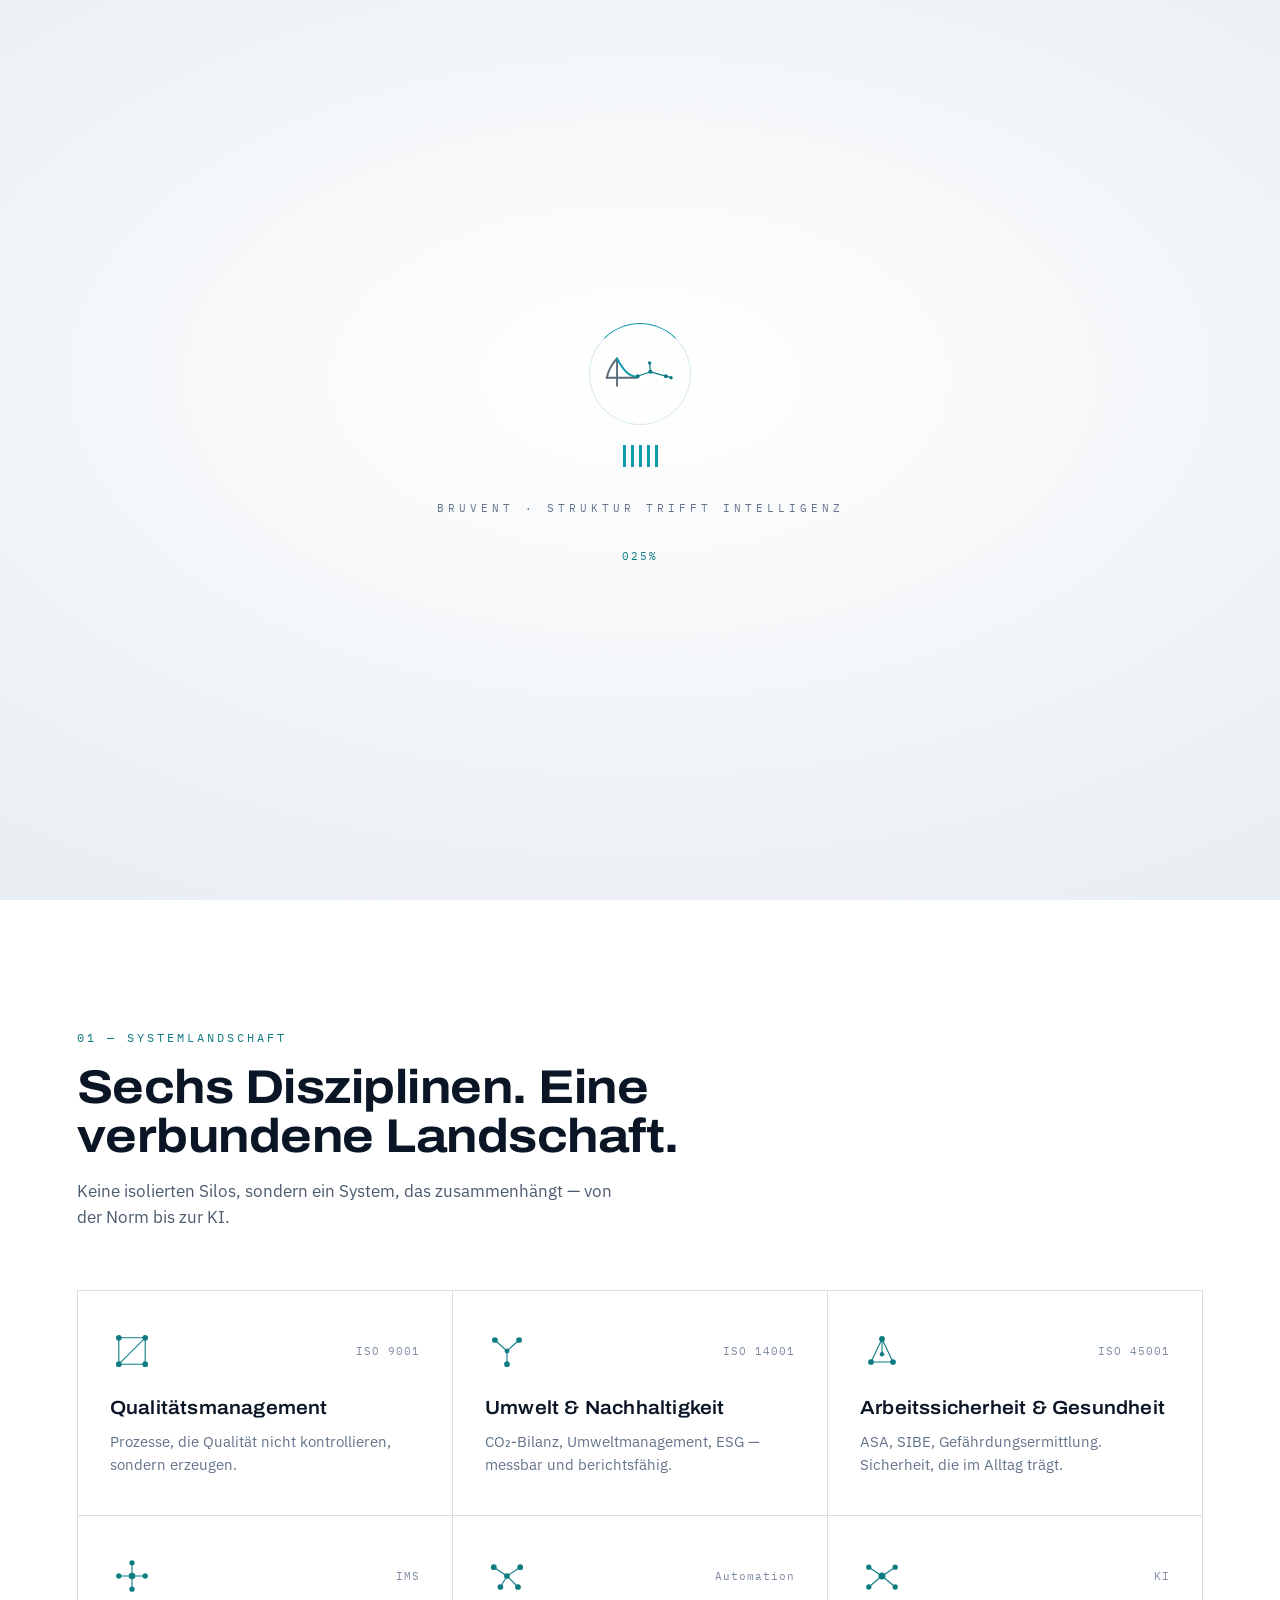
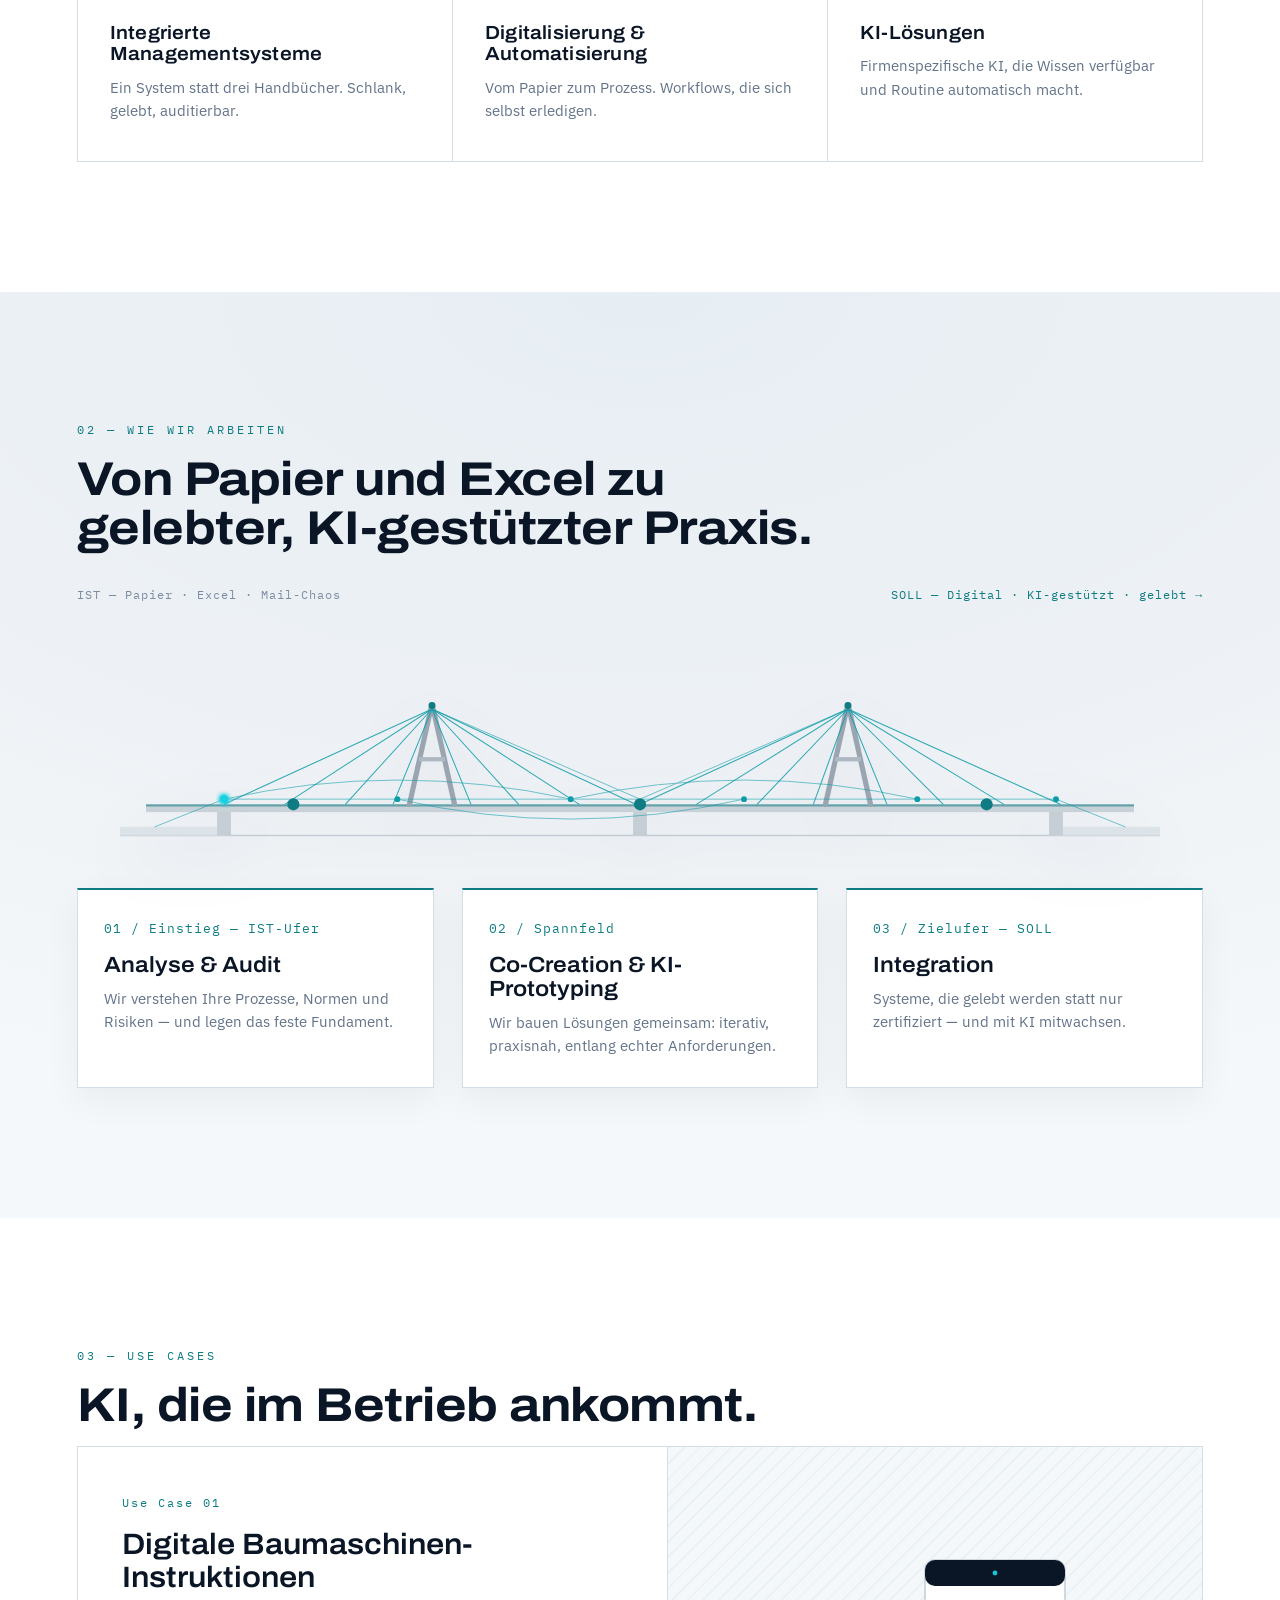
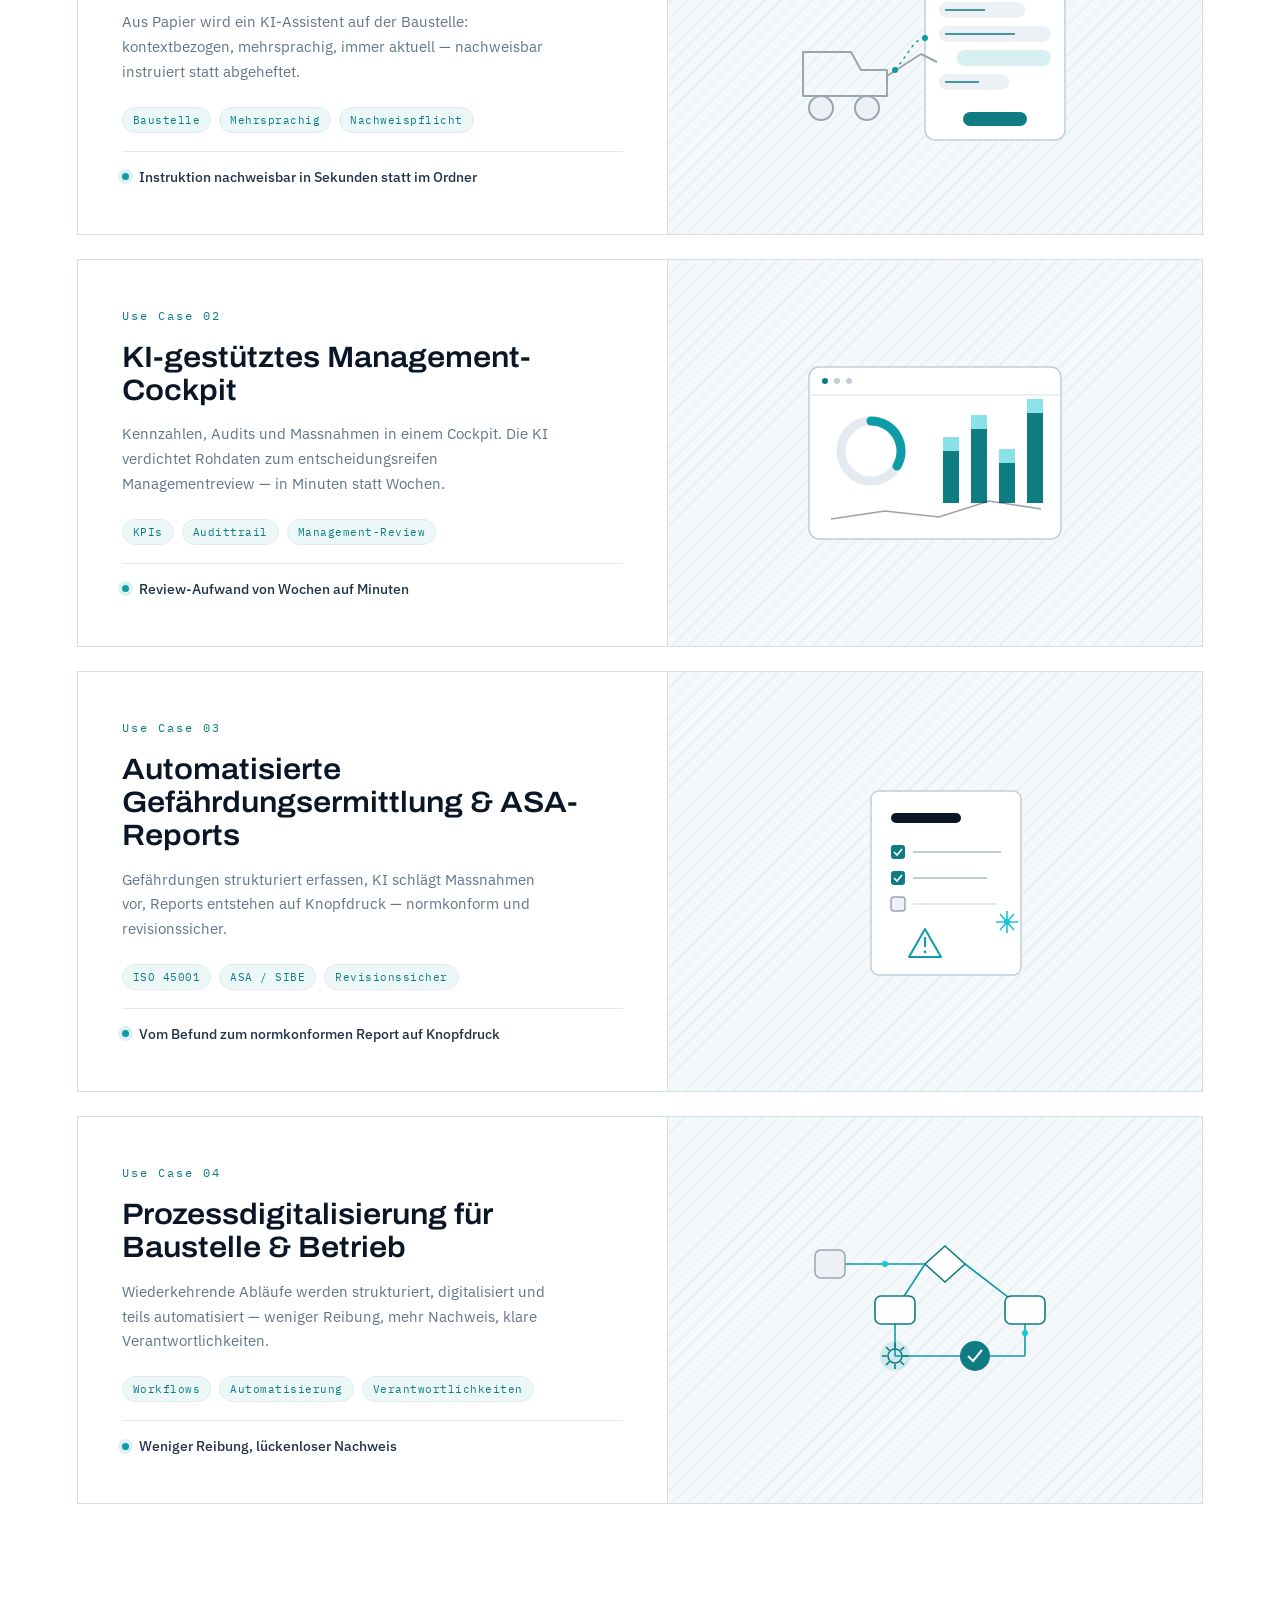
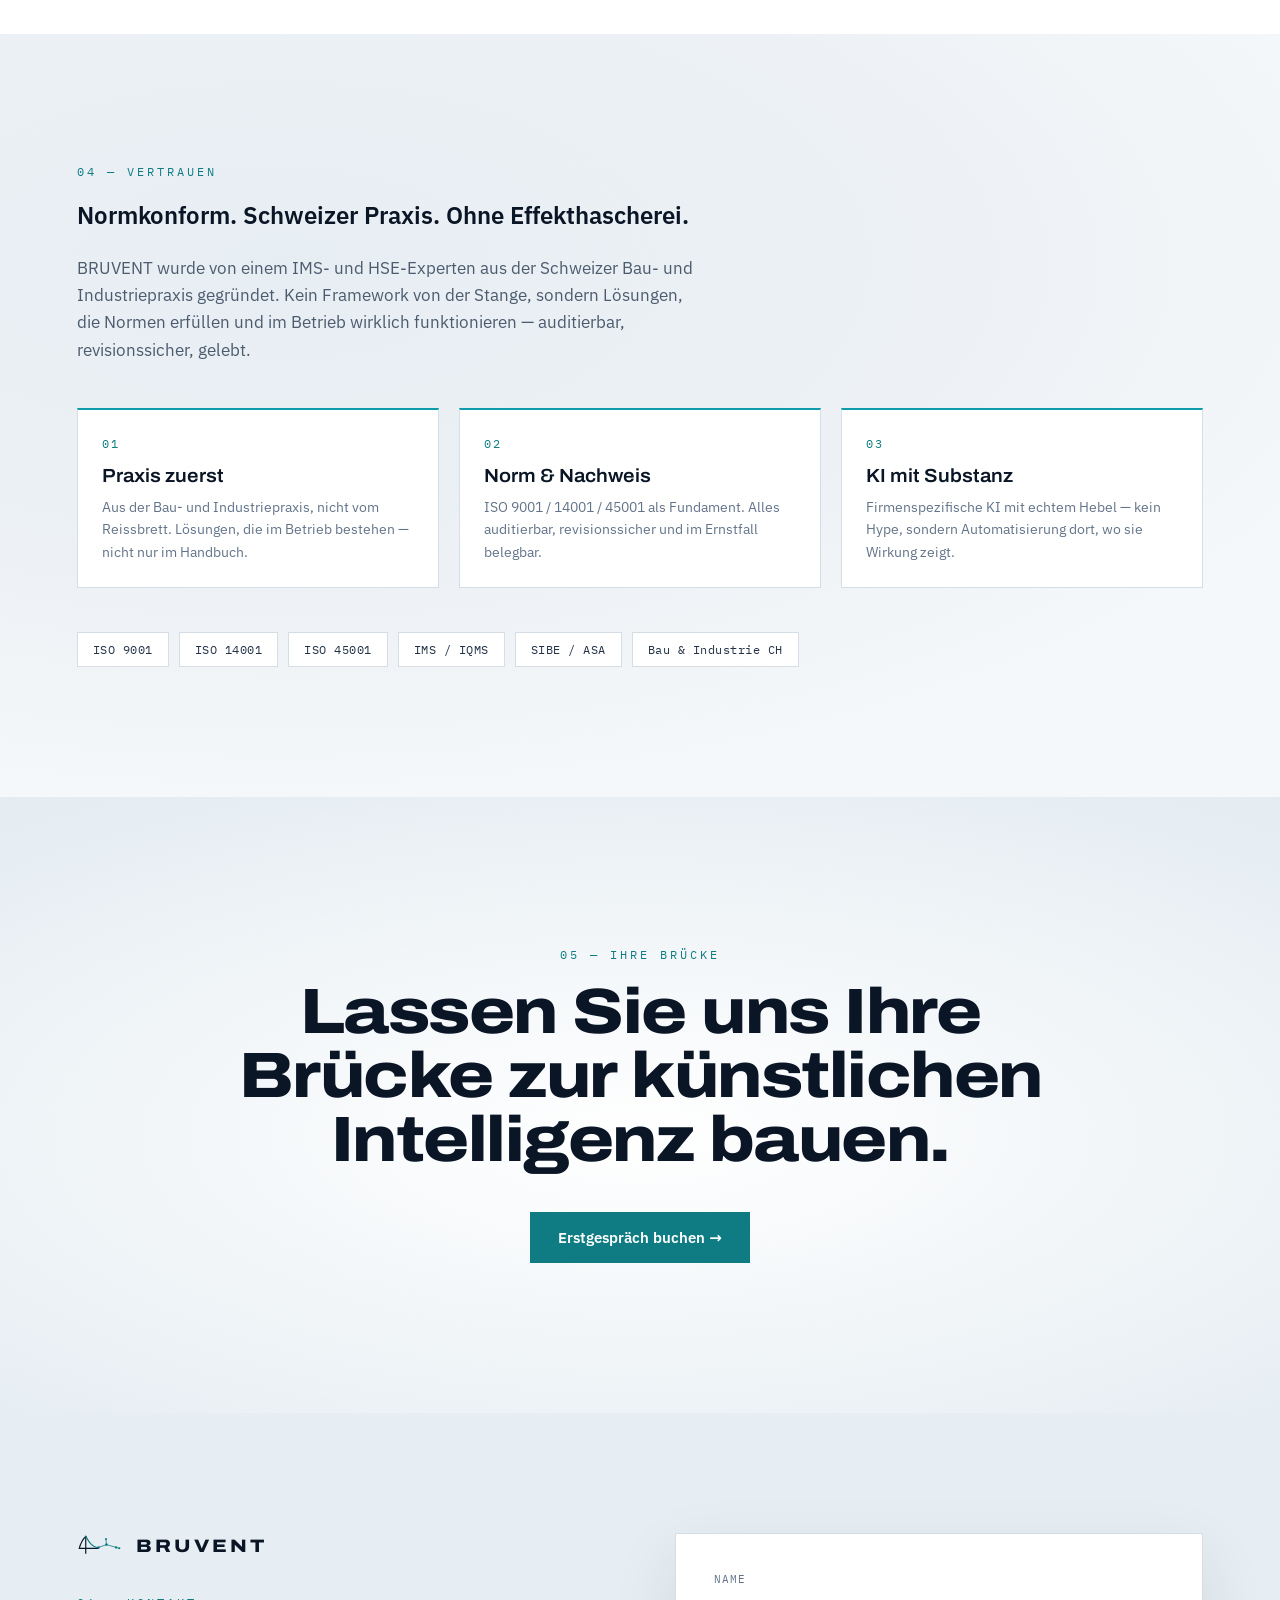
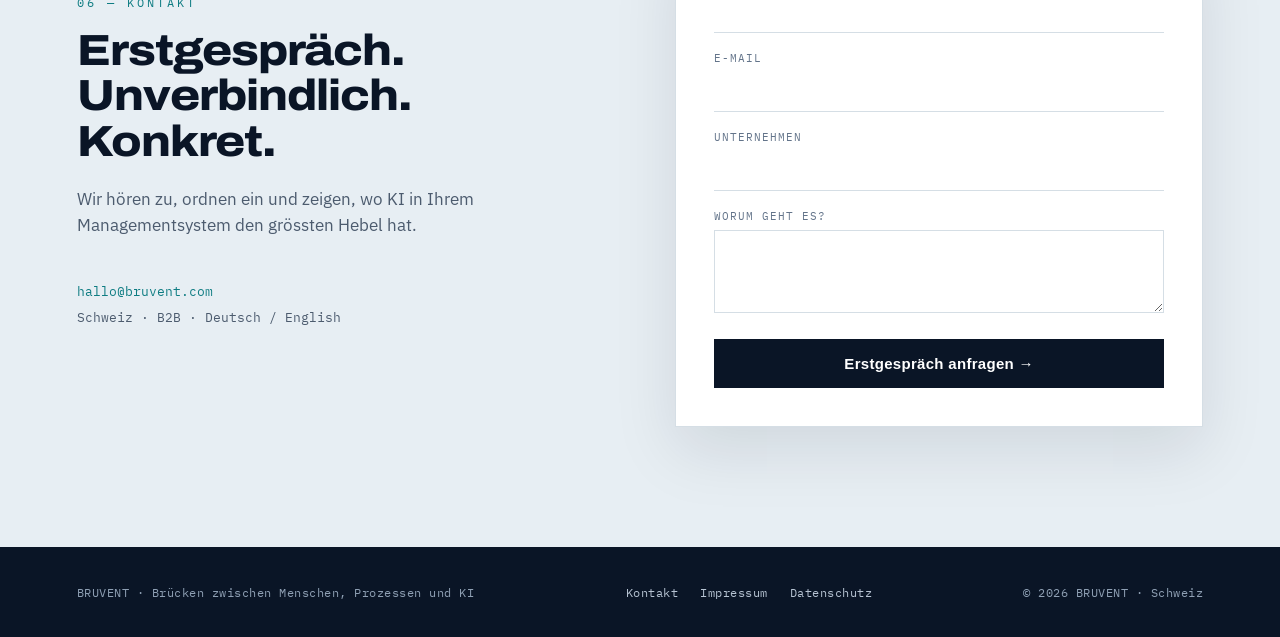
==== commit cc05b6f4: "Harden site: strict CSP, self-hosted fonts, SRI, security files + audit Security hardening (static, " ====
--- a/index.html
+++ b/index.html
@@ -3,6 +3,8 @@
 <head>
 <meta charset="utf-8">
 <meta name="viewport" content="width=device-width, initial-scale=1">
+<meta http-equiv="Content-Security-Policy" content="default-src 'self'; script-src 'self'; style-src 'self'; img-src 'self' data:; font-src 'self'; connect-src 'self'; object-src 'none'; frame-src 'none'; child-src 'none'; worker-src 'self'; manifest-src 'self'; base-uri 'none'; form-action 'self'; upgrade-insecure-requests">
+<meta name="referrer" content="no-referrer">
 <title>BRUVENT — Wo Struktur auf Intelligenz trifft</title>
 <meta name="description" content="BRUVENT baut Brücken zwischen Managementsystemen und künstlicher Intelligenz — Beratung für Qualität, Umwelt, Sicherheit und digitale Transformation, mit Lösungen, die schwerpunktmässig mit KI entstehen.">
 <meta name="theme-color" content="#EDF1F5">
@@ -10,9 +12,9 @@
 <meta property="og:title" content="BRUVENT — Wo Struktur auf Intelligenz trifft">
 <meta property="og:description" content="Brücken zwischen Managementsystemen und künstlicher Intelligenz. Schweizer Beratung für Qualität, Umwelt, Sicherheit und KI.">
 <meta property="og:type" content="website">
-<link rel="preconnect" href="https://fonts.googleapis.com">
-<link rel="preconnect" href="https://fonts.gstatic.com" crossorigin>
-<link href="https://fonts.googleapis.com/css2?family=Archivo:wdth,wght@62..125,500..900&family=IBM+Plex+Mono:wght@400;500&family=IBM+Plex+Sans:wght@300;400;500;600&display=swap" rel="stylesheet">
+<link rel="preload" href="./assets/fonts/archivo-var.woff2" as="font" type="font/woff2" crossorigin>
+<link rel="preload" href="./assets/fonts/plex-sans-400.woff2" as="font" type="font/woff2" crossorigin>
+<link rel="stylesheet" href="./css/fonts.css">
 <link rel="stylesheet" href="./css/style.css">
 </head>
 <body class="is-loading">
@@ -210,15 +212,15 @@
             <!-- flowing data pulses across the connection -->
             <g class="prozess__flow" fill="#18d0e0">
               <circle class="pflow" cx="120" cy="164" r="4.2"/>
-              <circle class="pflow" cx="120" cy="164" r="4.2" style="animation-delay:.9s"/>
-              <circle class="pflow" cx="120" cy="164" r="4.2" style="animation-delay:1.8s"/>
-              <circle class="pflow" cx="120" cy="164" r="4.2" style="animation-delay:2.7s"/>
+              <circle class="pflow pflow--2" cx="120" cy="164" r="4.2"/>
+              <circle class="pflow pflow--3" cx="120" cy="164" r="4.2"/>
+              <circle class="pflow pflow--4" cx="120" cy="164" r="4.2"/>
             </g>
             <!-- journey nodes on the deck (aligned with the three steps) -->
             <g>
               <circle class="pnode" cx="200" cy="170" r="7" fill="#0e7c82"/>
-              <circle class="pnode" cx="600" cy="170" r="7" fill="#0e7c82" style="animation-delay:.5s"/>
-              <circle class="pnode" cx="1000" cy="170" r="7" fill="#0e7c82" style="animation-delay:1s"/>
+              <circle class="pnode pnode--2" cx="600" cy="170" r="7" fill="#0e7c82"/>
+              <circle class="pnode pnode--3" cx="1000" cy="170" r="7" fill="#0e7c82"/>
             </g>
           </svg>
         </div>
@@ -445,16 +447,18 @@
         </div>
       </div>
       <div class="kontakt__card" data-reveal>
-        <div class="form-sent" id="formSent" style="display:none">
+        <div class="form-sent" id="formSent">
           <div class="form-sent__check">✓</div>
           <h3>Danke — Brücke im Bau.</h3>
           <p>Wir melden uns innert zwei Arbeitstagen bei Ihnen.</p>
         </div>
         <form class="form" id="contactForm" novalidate data-endpoint="" data-mailto="hallo@bruvent.com">
-          <div class="field"><label for="f-name">Name</label><input id="f-name" name="name" required></div>
-          <div class="field"><label for="f-mail">E-Mail</label><input id="f-mail" name="email" type="email" required></div>
-          <div class="field"><label for="f-comp">Unternehmen</label><input id="f-comp" name="company"></div>
-          <div class="field"><label for="f-msg">Worum geht es?</label><textarea id="f-msg" name="message" rows="3"></textarea></div>
+          <div class="field"><label for="f-name">Name</label><input id="f-name" name="name" autocomplete="name" maxlength="120" required></div>
+          <div class="field"><label for="f-mail">E-Mail</label><input id="f-mail" name="email" type="email" autocomplete="email" inputmode="email" maxlength="180" required></div>
+          <div class="field"><label for="f-comp">Unternehmen</label><input id="f-comp" name="company" autocomplete="organization" maxlength="120"></div>
+          <div class="field"><label for="f-msg">Worum geht es?</label><textarea id="f-msg" name="message" rows="3" maxlength="2000"></textarea></div>
+          <!-- honeypot: hidden from humans; if filled, the submission is treated as spam -->
+          <div class="hp" aria-hidden="true"><label for="f-website">Website (bitte leer lassen)</label><input id="f-website" name="website" type="text" tabindex="-1" autocomplete="off"></div>
           <button type="submit" class="form__submit">Erstgespräch anfragen →</button>
         </form>
       </div>
@@ -475,28 +479,13 @@
     </div>
   </footer>
 
-  <!-- vendored libraries (UMD globals) -->
-  <script src="./js/vendor/gsap.min.js"></script>
-  <script src="./js/vendor/ScrollTrigger.min.js"></script>
-  <script src="./js/vendor/lenis.min.js"></script>
-  <script>window.gsap && window.ScrollTrigger && window.gsap.registerPlugin(window.ScrollTrigger);</script>
+  <!-- vendored libraries (UMD globals) — pinned with Subresource Integrity -->
+  <script src="./js/vendor/gsap.min.js" integrity="sha384-g4NTh/Iv5PPU4xPyhEWqPcwtNXOvdaDI8LLnyYfyNZOjKJeYQyjzQ9X5275eBjpt"></script>
+  <script src="./js/vendor/ScrollTrigger.min.js" integrity="sha384-Z3REaz79l2IaAZqJsSABtTbhjgOUYyV3p90XNnAPCSHg3EMTz1fouunq9WZRtj3d"></script>
+  <script src="./js/vendor/lenis.min.js" integrity="sha384-O55L/6rhHr9CFvrxqv5luxOCcmVaBmETbZbJDP+Do8T0pztTACsFBD/IXCNkj7DV"></script>
+  <!-- boot helpers + watchdog (external so no inline scripts are needed) -->
+  <script src="./js/boot-extra.js"></script>
   <!-- app (ES module; imports Three.js) -->
   <script type="module" src="./js/main.js"></script>
-  <!-- watchdog: if the module or Three.js fails to load, still reveal the site -->
-  <script>
-    window.__bruventBooted = false;
-    setTimeout(function () {
-      if (window.__bruventBooted) return;
-      document.body.classList.add('no-webgl');
-      document.documentElement.classList.remove('no-js');
-      var pre = document.getElementById('preloader');
-      if (pre) { pre.classList.add('hidden'); }
-      document.body.classList.remove('is-loading');
-      var t = document.getElementById('intro-titles'); if (t) t.style.display = 'none';
-      var s = document.querySelector('.skip-intro'); if (s) s.classList.add('gone');
-      document.querySelectorAll('.nav').forEach(function (n) { n.style.transform = 'none'; });
-      document.querySelectorAll('.reveal').forEach(function (r) { r.style.opacity = 1; r.style.transform = 'none'; });
-    }, 6000);
-  </script>
 </body>
 </html>
--- a/css/fonts.css
+++ b/css/fonts.css
@@ -0,0 +1,25 @@
+/* ============================================================
+   Self-hosted fonts (first-party, no third-party requests).
+   Replaces Google Fonts — eliminates the only external
+   connection for privacy and a strict Content-Security-Policy.
+   ============================================================ */
+
+/* Archivo — variable (weight + width axes), used for display */
+@font-face{
+  font-family:'Archivo';
+  font-style:normal;
+  font-display:swap;
+  font-weight:100 900;
+  font-stretch:62% 125%;
+  src:url('../assets/fonts/archivo-var.woff2') format('woff2');
+}
+
+/* IBM Plex Sans — body copy */
+@font-face{font-family:'IBM Plex Sans';font-style:normal;font-display:swap;font-weight:300;src:url('../assets/fonts/plex-sans-300.woff2') format('woff2');}
+@font-face{font-family:'IBM Plex Sans';font-style:normal;font-display:swap;font-weight:400;src:url('../assets/fonts/plex-sans-400.woff2') format('woff2');}
+@font-face{font-family:'IBM Plex Sans';font-style:normal;font-display:swap;font-weight:500;src:url('../assets/fonts/plex-sans-500.woff2') format('woff2');}
+@font-face{font-family:'IBM Plex Sans';font-style:normal;font-display:swap;font-weight:600;src:url('../assets/fonts/plex-sans-600.woff2') format('woff2');}
+
+/* IBM Plex Mono — eyebrows / tags / meta */
+@font-face{font-family:'IBM Plex Mono';font-style:normal;font-display:swap;font-weight:400;src:url('../assets/fonts/plex-mono-400.woff2') format('woff2');}
+@font-face{font-family:'IBM Plex Mono';font-style:normal;font-display:swap;font-weight:500;src:url('../assets/fonts/plex-mono-500.woff2') format('woff2');}
--- a/css/style.css
+++ b/css/style.css
@@ -218,8 +218,13 @@
 .prozess__bridge{max-width:1040px;margin:0 auto 6px;filter:drop-shadow(0 22px 30px rgba(10,21,38,0.08));}
 .prozess__bridge svg{width:100%;height:auto;display:block;overflow:visible;}
 .pnode{transform-box:fill-box;transform-origin:center;animation:pnodePulse 2.6s ease-in-out infinite;}
+.pnode--2{animation-delay:.5s;}
+.pnode--3{animation-delay:1s;}
 @keyframes pnodePulse{0%,100%{opacity:.55;r:6}50%{opacity:1;r:8}}
 .pflow{filter:drop-shadow(0 0 3px rgba(24,208,224,0.9));animation:pflow 3.6s linear infinite;}
+.pflow--2{animation-delay:.9s;}
+.pflow--3{animation-delay:1.8s;}
+.pflow--4{animation-delay:2.7s;}
 @keyframes pflow{0%{transform:translateX(0);opacity:0}6%{opacity:1}94%{opacity:1}100%{transform:translateX(960px);opacity:0}}
 @media (prefers-reduced-motion: reduce){.pnode,.pflow{animation:none;}.pflow{opacity:0;}}
 .steps{display:grid;grid-template-columns:repeat(3,1fr);gap:28px;padding-top:8px;}
@@ -285,7 +290,8 @@
 .field input:focus,.field textarea:focus{border-color:var(--accent-deep);}
 .form__submit{margin-top:8px;background:var(--ink);color:#fff;border:none;padding:16px;font-size:15px;font-weight:600;cursor:pointer;letter-spacing:.3px;transition:background .2s ease;}
 .form__submit:hover{background:var(--accent-deep);}
-.form-sent{min-height:360px;display:flex;flex-direction:column;justify-content:center;align-items:flex-start;gap:14px;}
+.hp{position:absolute;left:-9999px;width:1px;height:1px;overflow:hidden;}
+.form-sent{min-height:360px;display:none;flex-direction:column;justify-content:center;align-items:flex-start;gap:14px;}
 .form-sent__check{width:46px;height:46px;border-radius:50%;background:var(--accent-deep);color:#fff;display:flex;align-items:center;justify-content:center;font-size:22px;}
 .form-sent h3{font-family:var(--disp);font-weight:700;font-size:24px;margin:0;color:var(--ink);}
 .form-sent p{color:var(--muted);font-size:15px;margin:0;font-weight:400;}
@@ -313,6 +319,9 @@
 .legal__block h2{font-family:var(--disp);font-weight:700;font-size:20px;letter-spacing:-.005em;color:var(--ink);margin:0 0 .5em;}
 .legal__block p{color:var(--ink-2);font-size:15.5px;line-height:1.72;margin:0 0 .8em;max-width:68ch;}
 .legal__updated{font-family:var(--mono);font-size:12px;letter-spacing:1px;color:var(--muted-3);text-transform:uppercase;margin-top:40px;padding-top:22px;border-top:1px solid var(--line);}
+.notfound{display:flex;flex-direction:column;justify-content:center;min-height:70vh;text-align:left;}
+.notfound h1{font-family:var(--disp);font-weight:800;font-size:clamp(38px,7vw,72px);line-height:1.02;letter-spacing:-.015em;color:var(--ink);margin:.25em 0 0;}
+.notfound__actions{display:flex;flex-wrap:wrap;gap:14px;margin-top:34px;}
 @media (max-width:560px){
   .legal{padding-top:40px;}
   .nav--legal .nav__cta{padding:8px 12px;font-size:12px;}
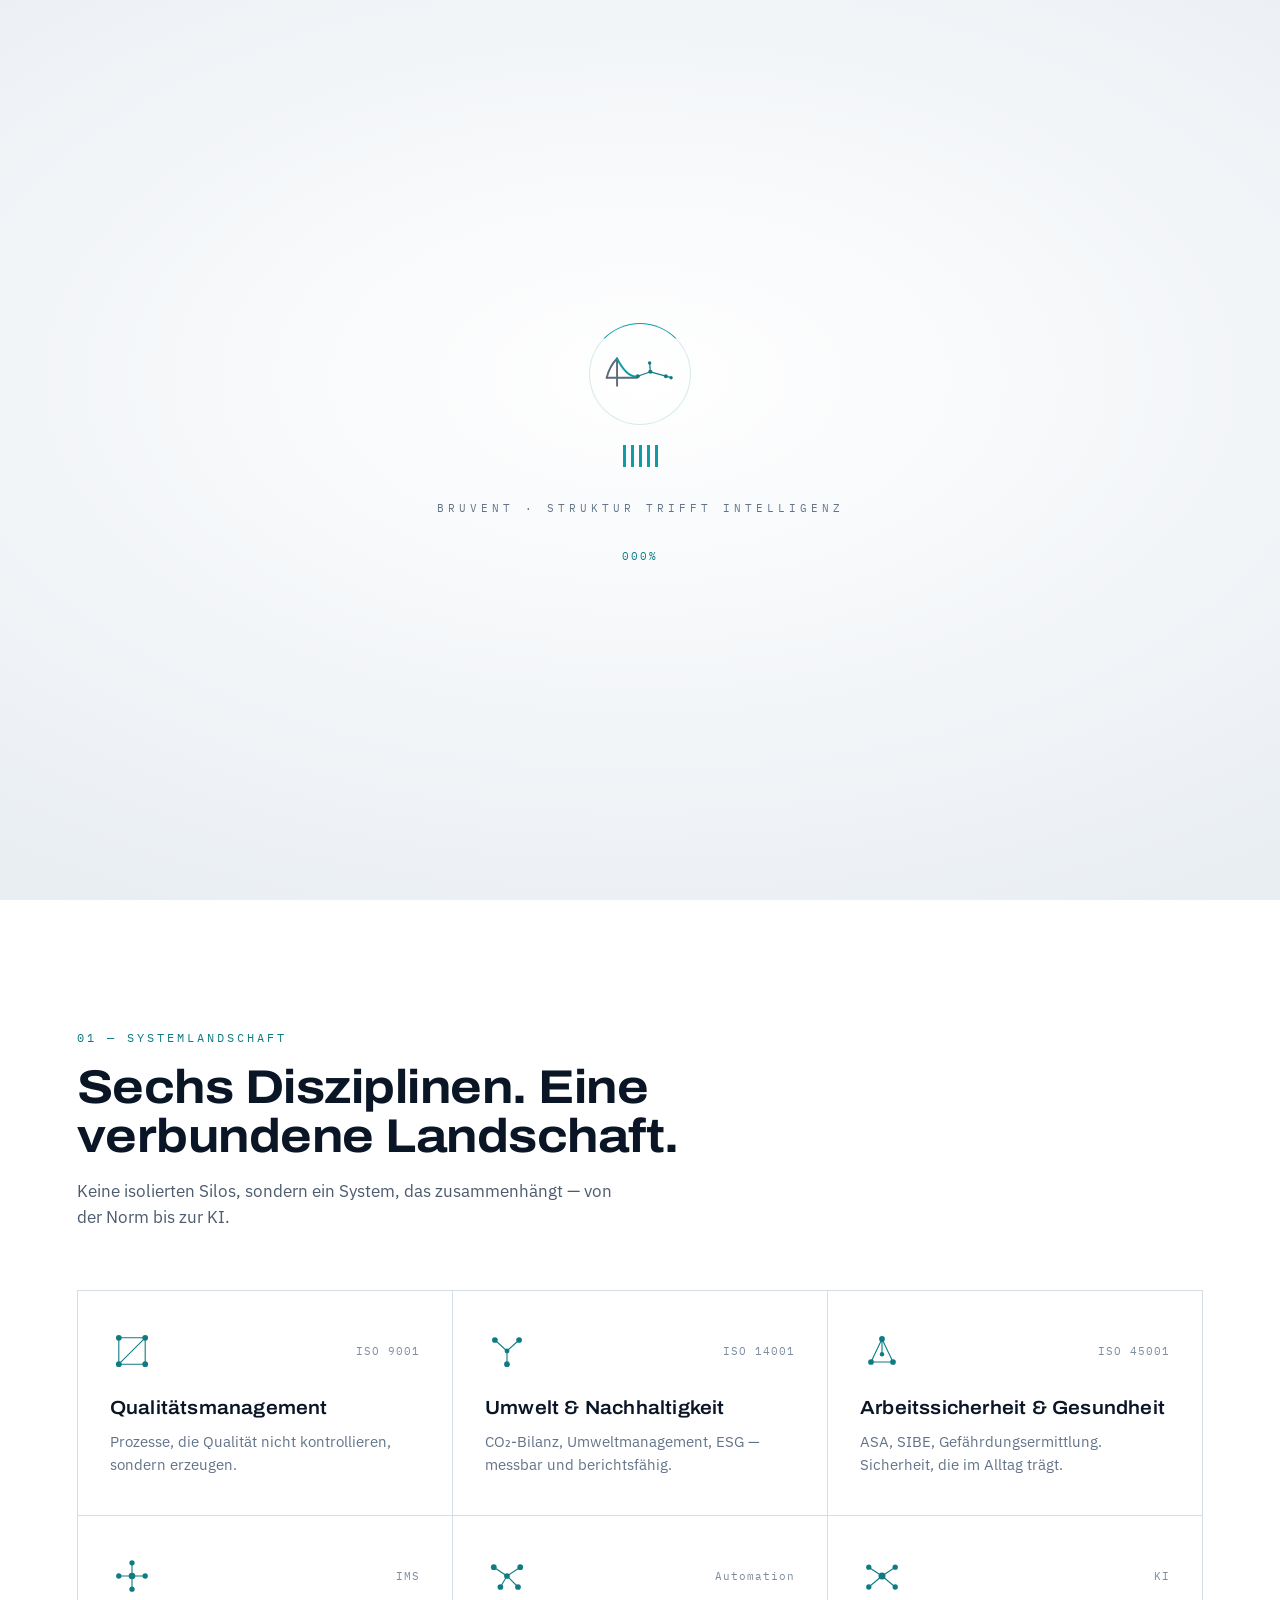
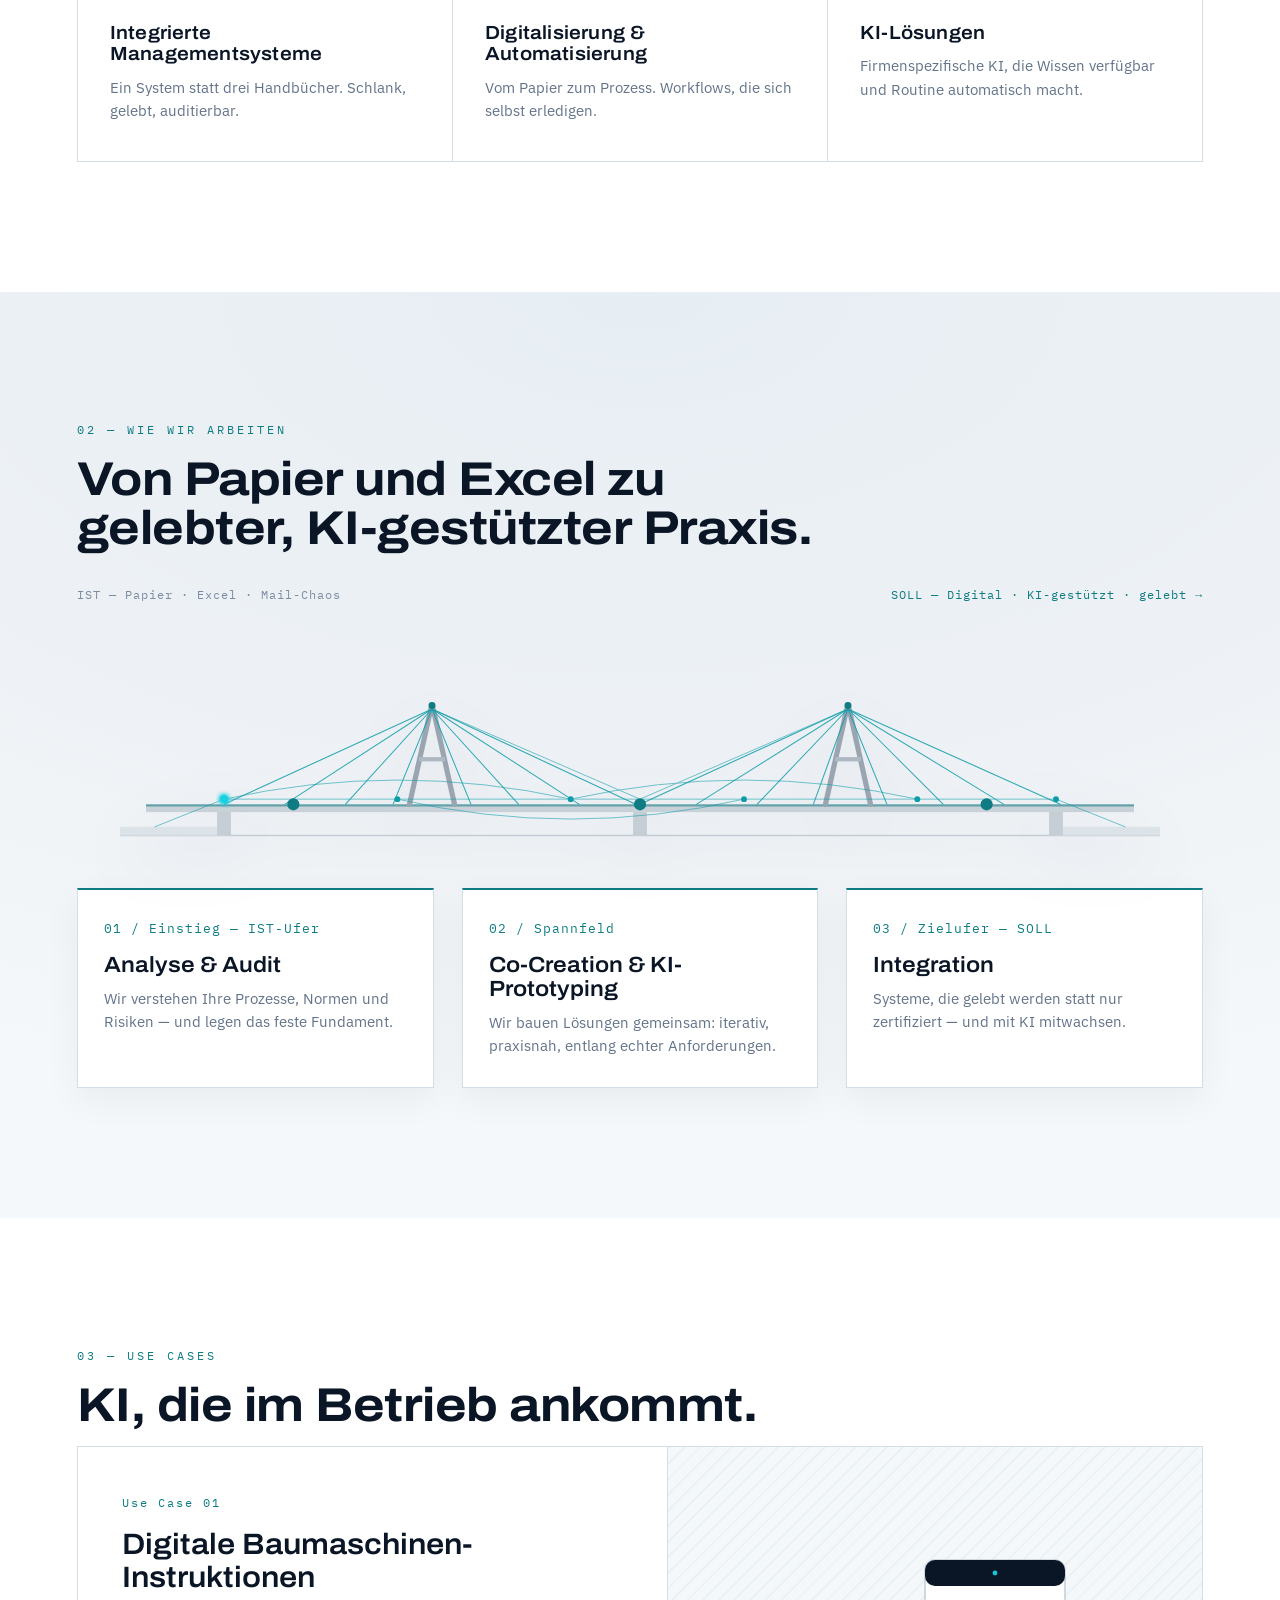
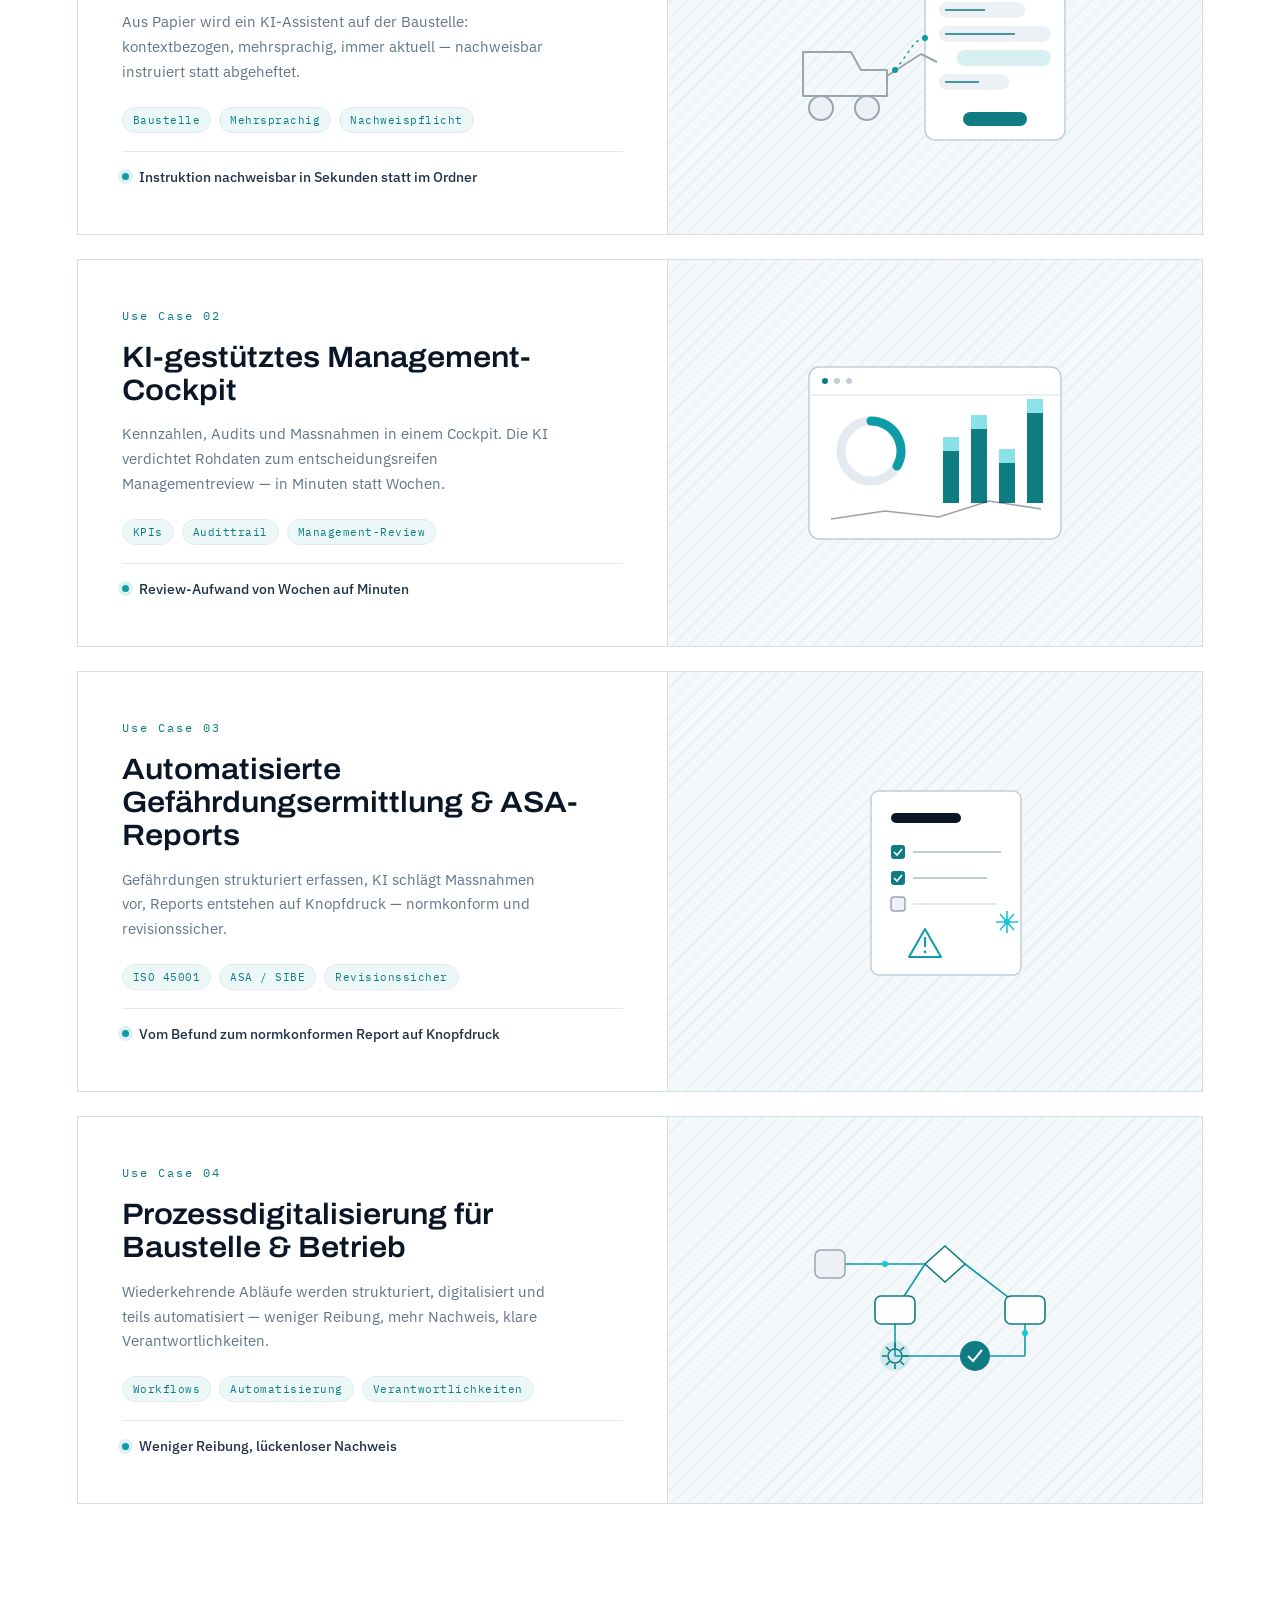
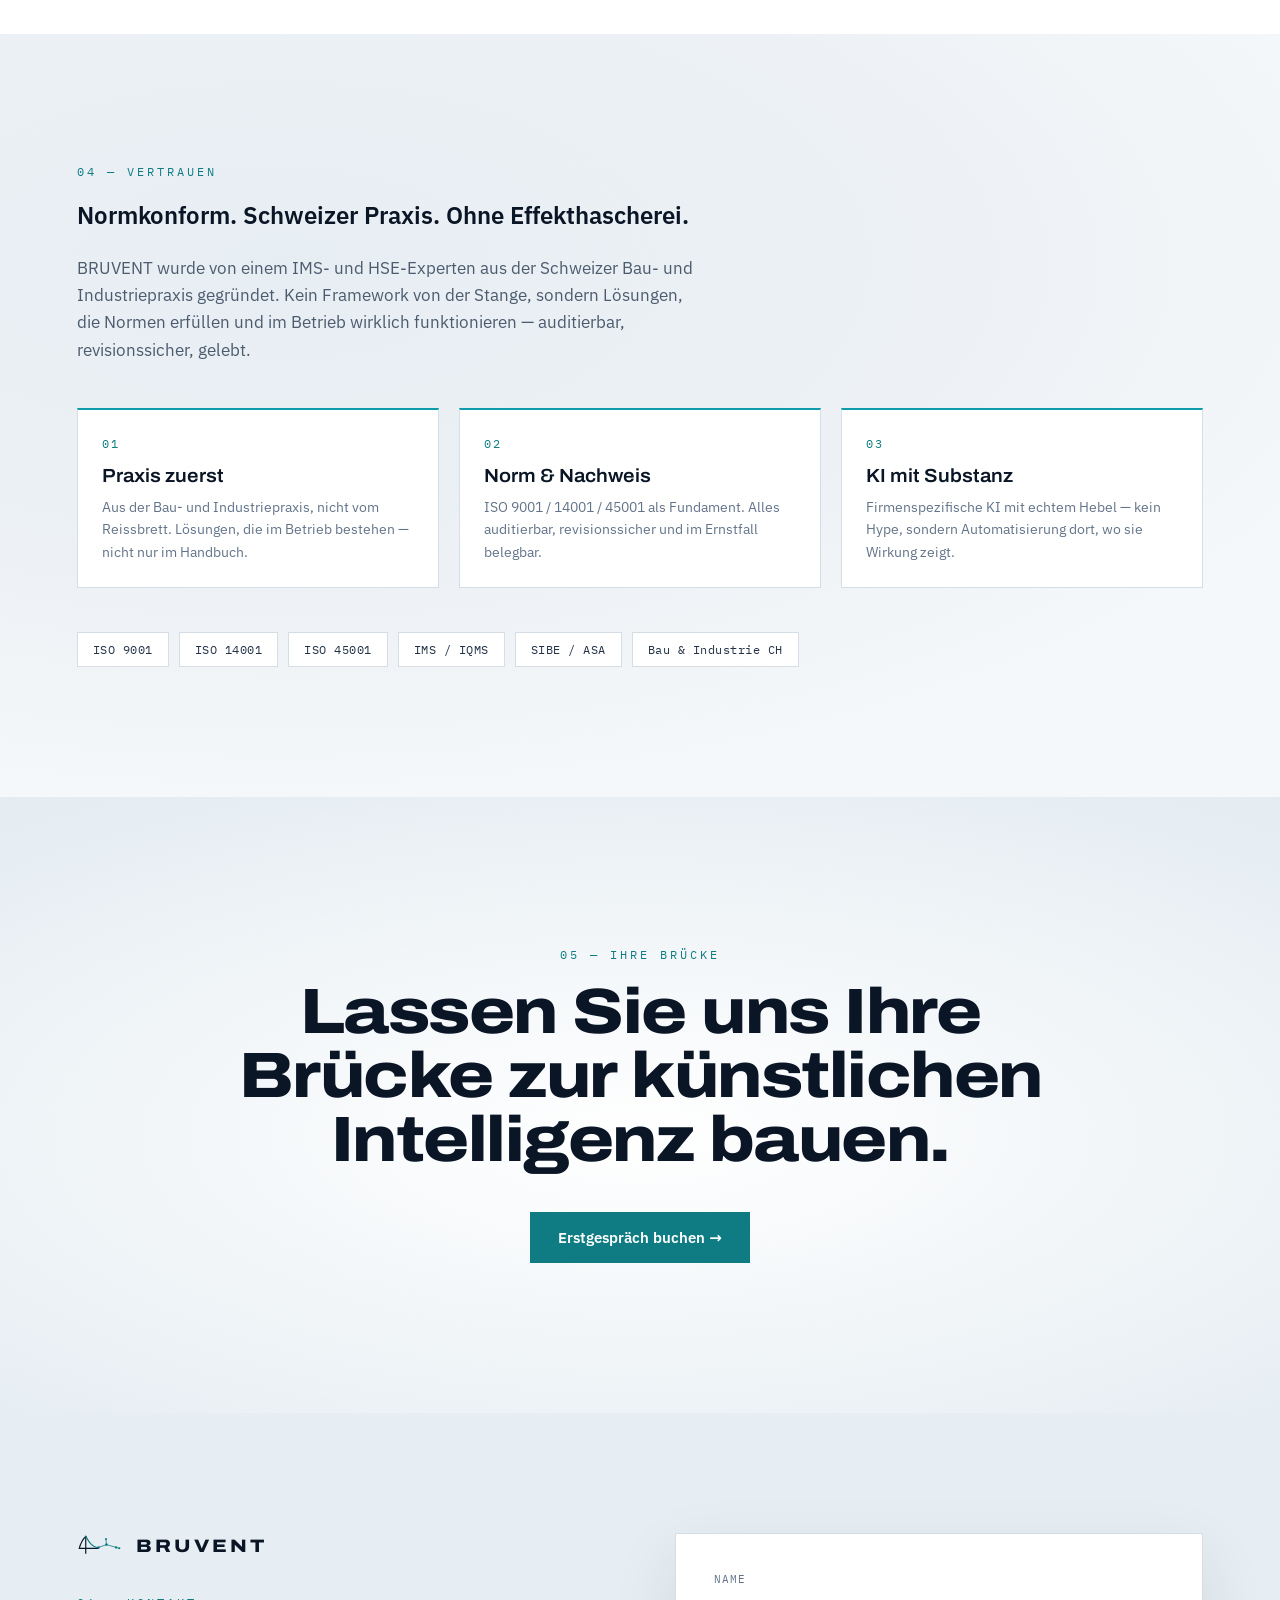
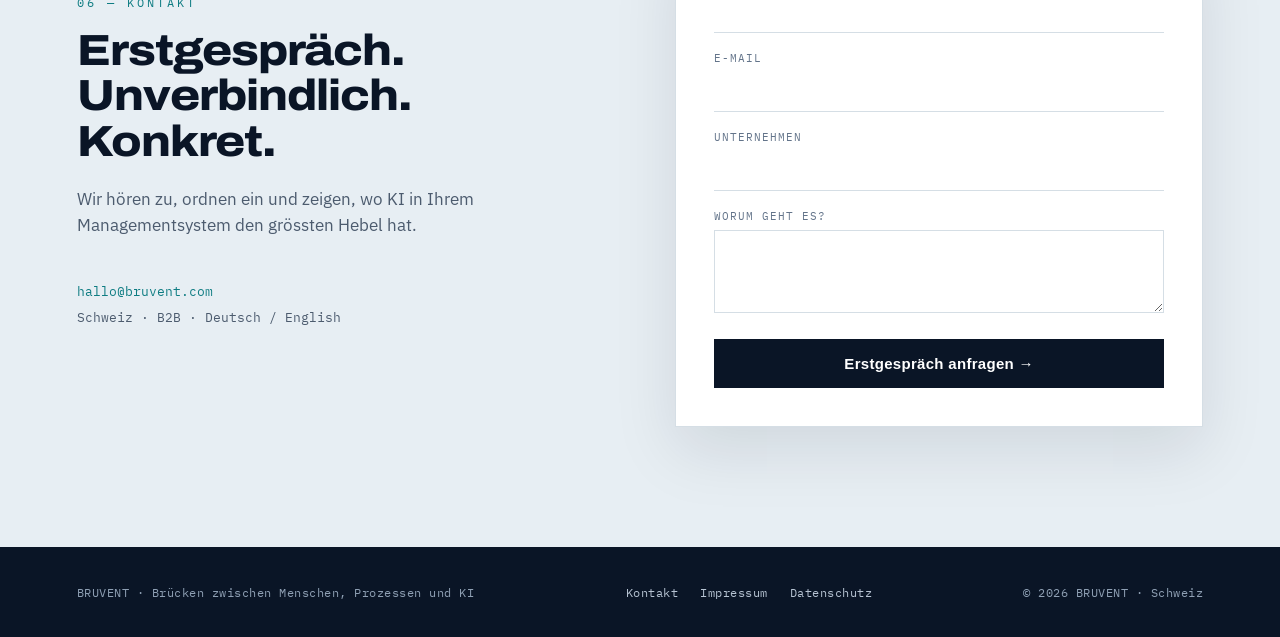
==== commit 9042c580: "Finish open items: private-individual legal pages, social/SEO, PWA, a11y - Rework Impressum + Datens" ====
--- a/index.html
+++ b/index.html
@@ -8,16 +8,32 @@
 <title>BRUVENT — Wo Struktur auf Intelligenz trifft</title>
 <meta name="description" content="BRUVENT baut Brücken zwischen Managementsystemen und künstlicher Intelligenz — Beratung für Qualität, Umwelt, Sicherheit und digitale Transformation, mit Lösungen, die schwerpunktmässig mit KI entstehen.">
 <meta name="theme-color" content="#EDF1F5">
+<link rel="canonical" href="https://bruvent.com/">
 <link rel="icon" type="image/svg+xml" href="./assets/favicon.svg">
+<link rel="apple-touch-icon" href="./assets/icon-180.png">
+<link rel="manifest" href="./site.webmanifest">
 <meta property="og:title" content="BRUVENT — Wo Struktur auf Intelligenz trifft">
 <meta property="og:description" content="Brücken zwischen Managementsystemen und künstlicher Intelligenz. Schweizer Beratung für Qualität, Umwelt, Sicherheit und KI.">
 <meta property="og:type" content="website">
+<meta property="og:site_name" content="BRUVENT">
+<meta property="og:locale" content="de_CH">
+<meta property="og:url" content="https://bruvent.com/">
+<meta property="og:image" content="https://bruvent.com/assets/og-image.png">
+<meta property="og:image:width" content="1200">
+<meta property="og:image:height" content="630">
+<meta property="og:image:alt" content="BRUVENT — Wo Struktur auf Intelligenz trifft">
+<meta name="twitter:card" content="summary_large_image">
+<meta name="twitter:title" content="BRUVENT — Wo Struktur auf Intelligenz trifft">
+<meta name="twitter:description" content="Brücken zwischen Managementsystemen und künstlicher Intelligenz. Schweizer Beratung für Qualität, Umwelt, Sicherheit und KI.">
+<meta name="twitter:image" content="https://bruvent.com/assets/og-image.png">
 <link rel="preload" href="./assets/fonts/archivo-var.woff2" as="font" type="font/woff2" crossorigin>
 <link rel="preload" href="./assets/fonts/plex-sans-400.woff2" as="font" type="font/woff2" crossorigin>
 <link rel="stylesheet" href="./css/fonts.css">
 <link rel="stylesheet" href="./css/style.css">
 </head>
 <body class="is-loading">
+
+  <a class="skip-link" href="#top">Zum Inhalt springen</a>
 
   <!-- ============ PRELOADER ============ -->
   <div id="preloader" role="status" aria-label="Wird geladen">
--- a/css/style.css
+++ b/css/style.css
@@ -54,6 +54,8 @@
 img,svg{display:block;}
 ::selection{background:rgba(14,124,130,0.18);color:var(--ink);}
 
+.skip-link{position:fixed;top:-60px;left:12px;z-index:200;background:var(--ink);color:#fff;font-family:var(--mono);font-size:13px;padding:10px 16px;border-radius:0 0 8px 8px;transition:top .18s ease;}
+.skip-link:focus{top:0;color:#fff;outline:2px solid var(--accent-bright);outline-offset:2px;}
 .eyebrow{font-family:var(--mono);font-size:12px;letter-spacing:3px;color:var(--accent-deep);text-transform:uppercase;}
 .wrap{max-width:var(--maxw);margin:0 auto;}
 
